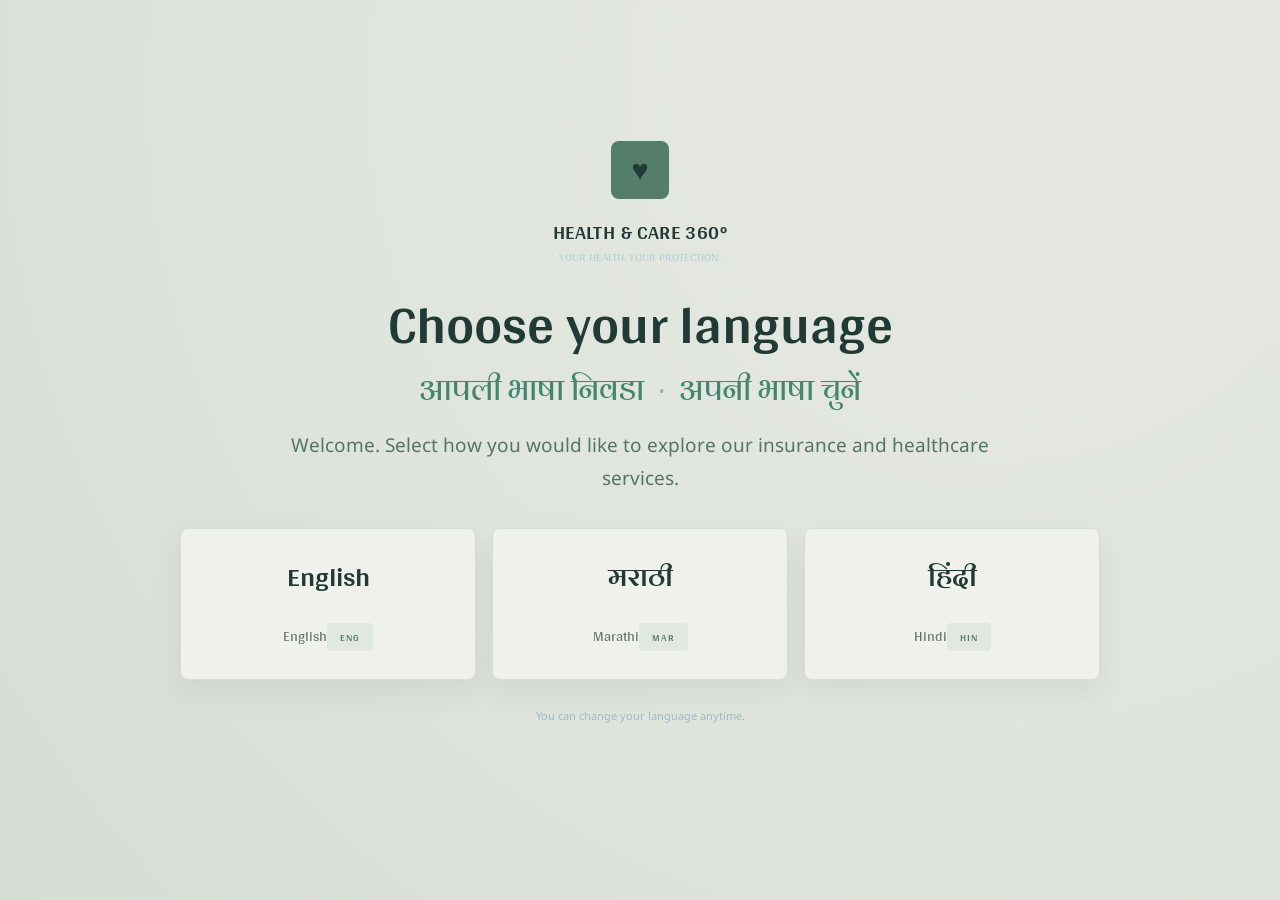
==== index.html @ 77cff53b "Added OHC page and Font fix for small screen" ====
<!DOCTYPE html>
<html lang="en">
<head>
<meta charset="UTF-8">
<meta name="viewport" content="width=device-width, initial-scale=1.0">
<link rel="preconnect" href="https://fonts.googleapis.com">
<link rel="preconnect" href="https://fonts.gstatic.com" crossorigin>
<link href="https://fonts.googleapis.com/css2?family=Arya:wght@400;700&family=Noto+Sans:wght@400;500;600;700&family=Noto+Sans+Devanagari:wght@400;500;600;700&display=swap" rel="stylesheet">
<meta name="theme-color" content="#102b46">
<title>Health & Care 360° | Your Health. Your Protection.</title>
<link rel="stylesheet" href="sample1.css">
<link rel="stylesheet" href="typography.css">
</head>
<body>

<div id="languageScreen">
  <div class="language-box">
    <div class="language-mark">♥</div>
    <div class="language-brand">HEALTH & CARE 360°</div>
    <div class="langwelcome">YOUR HEALTH. YOUR PROTECTION.</div>
    <h1>Choose your language</h1>
    <div class="language-native-line">आपली भाषा निवडा <span aria-hidden="true">·</span> अपनी भाषा चुनें</div>
    <p>Welcome. Select how you would like to explore our insurance and healthcare services.</p>
    <div class="language-options">
      <button class="language-card" onclick="enterSite('en')"><span class="native">English</span><span class="english">English</span><span class="short">ENG</span></button>
      <button class="language-card" onclick="enterSite('mr')"><span class="native">मराठी</span><span class="english">Marathi</span><span class="short">MAR</span></button>
      <button class="language-card" onclick="enterSite('hi')"><span class="native">हिंदी</span><span class="english">Hindi</span><span class="short">HIN</span></button>
    </div>
    <p style="font-size:11px;margin-top:27px;color:#9eb9c6">You can change your language anytime.</p>
  </div>
</div>
<div id="site">
  <div class="topbar"><div class="wrap"><span>Thoughtful guidance for your family's protection and wellbeing</span><span>Serving Nashik district · By appointment</span></div></div>
  <header><div class="wrap nav">
    <a class="brand" href="#home"><span class="logo">♥</span><span>HEALTH & CARE 360°<small>YOUR HEALTH. YOUR PROTECTION.</small></span></a>
    <nav class="navlinks"><a href="#services" data-i="navServices">Services</a><a href="#knowledge" data-i="navKnowledge">Knowledge Centre</a><a href="ohc.html">OHC &amp; Camps</a><a href="#about" data-i="navAbout">How it works</a><a href="#contact" data-i="navContact">Contact</a></nav>
    <div class="navright"><a class="sample-variant-link" href="./sample2.html">View Sample 2</a><select class="langselect" aria-label="Choose language" onchange="changeLanguage(this.value)"><option value="en" selected>English</option><option value="mr">मराठी</option><option value="hi">हिंदी</option></select><a class="btn primary" href="#contact" data-i="navTalk">Talk to an advisor</a><button class="mobilemenu" onclick="document.getElementById('services').scrollIntoView()">☰</button></div>
  </div></header>
  <main>
    <section class="hero" id="home"><div class="wrap hero-inner">
      <div><div class="eyebrow" data-i="eyebrow">YOUR HEALTH. YOUR PROTECTION.</div><h1 data-i="heroTitle">Good decisions begin with good guidance.</h1><p data-i="heroDesc">Understand your options. Make informed decisions. Get support with insurance and healthcare needs for your family or organisation.</p><div class="hero-actions"><a class="btn primary" href="#paths" data-i="heroPrimary">Explore our services <span>→</span></a><a class="btn outline" href="#contact" data-i="heroSecondary">Request a callback</a></div><div class="hero-note"><span><b class="check">✓</b><span data-i="note1">Personal and family guidance</span></span><span><b class="check">✓</b><span data-i="note2">Corporate healthcare solutions</span></span></div></div>
      <div class="visual"><img class="visual-photo" src="assets/family-hero.png" alt="An Indian family spending time together at home"><div class="float-card one"><b><span class="mini-icon">✚</span><span data-i="float1">Health protection</span></b><small data-i="float1sub">Understand your cover</small></div><div class="float-card two"><b><span class="mini-icon">⌂</span><span data-i="float2">Family security</span></b><small data-i="float2sub">Plan with confidence</small></div></div>
    </div></section>
    <div class="truststrip"><div class="wrap trustitems"><div class="trustitem"><strong>01</strong><span data-i="trust1">Understand your needs</span></div><div class="trustitem"><strong>02</strong><span data-i="trust2">Explore suitable options</span></div><div class="trustitem"><strong>03</strong><span data-i="trust3">Get clear explanations</span></div><div class="trustitem"><strong>04</strong><span data-i="trust4">Support beyond purchase</span></div></div></div>
    <section id="paths"><div class="wrap"><div class="section-head"><div class="kicker" data-i="pathKicker">HOW CAN WE HELP?</div><h2 data-i="pathTitle">Two clear paths. One place to start.</h2><p data-i="pathDesc">Whether you are protecting your family or looking after your workforce, find the right starting point.</p></div>
      <div class="paths">
        <article class="path-card"><div class="path-top family path-photo-card"><img src="assets/family-card.png" alt="Family spending time together"><div class="path-copy"><div class="path-symbol">👨‍👩‍👧</div><h3 data-i="familyTitle">Individual & Family</h3><p data-i="familyDesc">Protection and healthcare guidance for you and the people who matter most.</p></div></div><div class="path-bottom"><div class="service-pills"><span class="pill" data-i="pillHealth">Health insurance</span><span class="pill" data-i="pillLife">Life & term</span><span class="pill" data-i="pillMotor">Motor insurance</span></div><a class="textlink" href="#services" data-i="familyLink">Explore personal services →</a></div></article>
        <article class="path-card"><div class="path-top corporate path-photo-card"><img src="assets/corporate-card.png" alt="Modern corporate workplace"><div class="path-copy"><div class="path-symbol">🏢</div><h3 data-i="corpTitle">Corporate & Institutions</h3><p data-i="corpDesc">Employee healthcare, group protection and workplace wellness support for organisations.</p></div></div><div class="path-bottom"><div class="service-pills"><span class="pill" data-i="pillGroup">Group cover</span><span class="pill" data-i="pillOHC">OHC support</span><span class="pill" data-i="pillCamps">Health camps</span></div><a class="textlink" href="ohc.html" data-i="corpLink">Explore corporate solutions →</a></div></article>
      </div>
    </div></section>
    <section class="soft" id="services"><div class="wrap"><div class="section-head"><div class="kicker" data-i="serviceKicker">OUR SERVICES</div><h2 data-i="serviceTitle">Support across life's important needs.</h2><p data-i="serviceDesc">Start with a conversation. We help you understand the process and the questions worth asking.</p></div>
      <div class="grid3">
        <article class="service"><div class="service-icon">✚</div><h3 data-i="s1">Health Insurance</h3><p data-i="sd1">Explore individual, family and senior citizen health cover. Understand waiting periods, exclusions and key policy features.</p><a href="#contact" class="textlink" data-i="learn">Enquire →</a></article>
        <article class="service"><div class="service-icon">♡</div><h3 data-i="s2">Life & Term Insurance</h3><p data-i="sd2">Understand life protection, term cover, nominee details and how to think about your family's financial needs.</p><a href="#contact" class="textlink" data-i="learn2">Enquire →</a></article>
        <article class="service"><div class="service-icon">🚘</div><h3 data-i="s3">Motor Insurance</h3><p data-i="sd3">Get guidance on renewals, third-party and comprehensive cover, IDV, no-claim bonus and add-ons.</p><a href="#contact" class="textlink" data-i="learn3">Enquire →</a></article>
        <article class="service"><div class="service-icon">🏥</div><h3 data-i="s4">Corporate Healthcare</h3><p data-i="sd4">Discuss employee health initiatives, group protection and healthcare requirements for your organisation.</p><a href="#contact" class="textlink" data-i="learn4">Enquire →</a></article>
        <article class="service"><div class="service-icon">🩺</div><h3 data-i="s5">OHC & Health Camps</h3><p data-i="sd5">Explore workplace health support, employee check-ups and health camp coordination based on your requirements.</p><a href="ohc.html" class="textlink" data-i="ohcEnquire">Explore OHC &amp; camp support →</a></article>
        <article class="service"><div class="service-icon">♧</div><h3 data-i="s6">Policy & Renewal Support</h3><p data-i="sd6">Keep track of important policy dates and understand documentation and claim-process steps.</p><a href="#contact" class="textlink" data-i="learn6">Enquire →</a></article>
      </div>
    </div></section>
    <section class="ohc-section ohc-teaser" id="ohc"><div class="wrap">
      <div class="ohc-heading"><div><div class="kicker">NASHIK · WORKPLACE HEALTH</div><h2>OHC & Health Camps for workplaces in Nashik.</h2><p>Explore occupational health planning, employee check-ups and on-site health camp options for your organisation.</p><a class="btn primary" href="ohc.html">Explore OHC &amp; Health Camps →</a></div><span class="ohc-local">Focused on Nashik district</span></div>
    </div></section>
    <section id="knowledge"><div class="wrap knowledge-layout"><div class="knowledge-copy"><div class="kicker" data-i="knowKicker">KNOWLEDGE CENTRE</div><h2 data-i="knowTitle">Learn. Understand. Decide better.</h2><p data-i="knowDesc">Insurance can feel complicated. Our learning centre will explain common terms, policy features and important questions in straightforward language.</p><a href="#contact" class="btn darkbtn" data-i="askQuestion">Ask a question</a></div><div class="article-list">
      <div class="article"><div class="article-icon">✚</div><div><b data-i="a1">Health insurance: what should you compare?</b><small data-i="as1">Waiting periods · Co-payment · Room limits · Exclusions</small></div></div>
      <div class="article"><div class="article-icon">♡</div><div><b data-i="a2">How much term insurance may your family need?</b><small data-i="as2">Income · Liabilities · Family goals · Existing cover</small></div></div>
      <div class="article"><div class="article-icon">🚘</div><div><b data-i="a3">Motor insurance explained simply</b><small data-i="as3">IDV · No-claim bonus · Add-ons · Renewal checklist</small></div></div>
      <div class="article"><div class="article-icon">▤</div><div><b data-i="a4">A simple policy renewal checklist</b><small data-i="as4">Documents · Due dates · Details to verify</small></div></div>
    </div></div></section>
    <section class="soft" id="about"><div class="wrap"><div class="section-head"><div class="kicker" data-i="howKicker">A SIMPLE PROCESS</div><h2 data-i="howTitle">Clarity at every step.</h2><p data-i="howDesc">A straightforward way to begin—without complicated forms or pressure.</p></div><div class="steps">
      <article class="step"><div class="stepnum">STEP 01</div><h3 data-i="step1">Tell us what you need</h3><p data-i="stepd1">Share whether your enquiry is about personal insurance, renewals or corporate healthcare.</p></article>
      <article class="step"><div class="stepnum">STEP 02</div><h3 data-i="step2">Discuss available options</h3><p data-i="stepd2">Have a conversation and understand relevant features, requirements and next steps.</p></article>
      <article class="step"><div class="stepnum">STEP 03</div><h3 data-i="step3">Review before you decide</h3><p data-i="stepd3">Read the official quote and policy wording, ask questions and make an informed decision.</p></article>
    </div></div></section>
    <section id="contact"><div class="wrap"><div class="cta"><div><h2 data-i="ctaTitle">Have a question? Let's talk.</h2><p data-i="ctaDesc">Tell us what you are looking for. We will help you take the next step.</p></div><a class="btn primary" href="https://wa.me/919665926095?text=Hello%2C%20I%20would%20like%20to%20know%20more%20about%20your%20services." target="_blank" rel="noopener" data-i="ctaBtn">Start a WhatsApp enquiry ↗</a></div></div></section>
  </main>
  <footer><div class="wrap"><div class="footergrid"><div><div class="footerbrand">HEALTH & CARE 360°<small data-i="footerTag">Your Health. Your Protection. Our Commitment.</small></div><p style="font-size:12px;color:#b4c6d0;line-height:1.7;max-width:340px" data-i="footerDesc">Independent guidance for insurance and healthcare enquiries. Clear information, thoughtful conversations and support through the process.</p></div><div class="footercol"><b data-i="footerServices">Services</b><a href="#services" data-i="s1">Health Insurance</a><a href="#services" data-i="s2">Life & Term Insurance</a><a href="#services" data-i="s4">Corporate Healthcare</a><a href="ohc.html" data-i="s5">OHC & Health Camps</a></div><div class="footercol"><b data-i="footerExplore">Explore</b><a href="#knowledge" data-i="navKnowledge">Knowledge Centre</a><a href="ohc.html">OHC &amp; Camps</a><a href="#about" data-i="navAbout">How it works</a><a href="#contact" data-i="navContact">Contact</a><span>Nashik, Maharashtra</span></div></div><div class="disclaimer" data-i="disclaimer">This is a concept website. Insurance products, quotations, eligibility, coverage and claims are subject to insurer terms and applicable regulations. Any insurance solicitation or distribution will be undertaken only through appropriately authorised persons/entities. Healthcare services are subject to availability and qualified provider arrangements. This website does not provide medical advice.</div></div><a class="sample-variant-footer" href="./sample2.html">View Sample 2 →</a></footer>

  <div class="wa-widget" id="waWidget">
    <div class="wa-panel" id="waPanel" aria-hidden="true">
      <div class="wa-panel-head">
        <div class="wa-avatar" aria-hidden="true">♥</div>
        <div class="wa-head-copy">
          <strong>Health &amp; Care 360°</strong>
          <span data-wa="prompt">How can we help you today?</span>
        </div>
        <button class="wa-close" type="button" aria-label="Close WhatsApp menu" onclick="toggleWhatsAppMenu(false)">×</button>
      </div>
      <div class="wa-panel-body">
        <p class="wa-menu-title" data-wa="choose">Choose a service</p>
        <div class="wa-options" id="waOptions"></div>
        <p class="wa-panel-foot" data-wa="foot">WhatsApp will open with your message ready to send.</p>
      </div>
    </div>
    <button class="whatsapp" id="waToggle" type="button" aria-expanded="false" aria-controls="waPanel" onclick="toggleWhatsAppMenu()">
      <span class="wa-icon" aria-hidden="true">◉</span><span data-i="whatsapp">WhatsApp us</span><span class="wa-chevron" aria-hidden="true">⌃</span>
    </button>
  </div>
</div>
<script>
const translations={
en:{navServices:"Services",navKnowledge:"Knowledge Centre",navAbout:"How it works",navContact:"Contact",navTalk:"Talk to an advisor",eyebrow:"YOUR HEALTH. YOUR PROTECTION.",heroTitle:"Good decisions begin with good guidance.",heroDesc:"Understand your options. Make informed decisions. Get support with insurance and healthcare needs for your family or organisation.",heroPrimary:"Explore our services →",heroSecondary:"Request a callback",note1:"Personal and family guidance",note2:"Corporate healthcare solutions",float1:"Health protection",float1sub:"Understand your cover",float2:"Family security",float2sub:"Plan with confidence",trust1:"Understand your needs",trust2:"Explore suitable options",trust3:"Get clear explanations",trust4:"Support beyond purchase",pathKicker:"HOW CAN WE HELP?",pathTitle:"Two clear paths. One place to start.",pathDesc:"Whether you are protecting your family or looking after your workforce, find the right starting point.",familyTitle:"Individual & Family",familyDesc:"Protection and healthcare guidance for you and the people who matter most.",corpTitle:"Corporate & Institutions",corpDesc:"Employee healthcare, group protection and workplace wellness support for organisations.",pillHealth:"Health insurance",pillLife:"Life & term",pillMotor:"Motor insurance",pillGroup:"Group cover",pillOHC:"OHC support",pillCamps:"Health camps",familyLink:"Explore personal services →",corpLink:"Explore corporate solutions →",serviceKicker:"OUR SERVICES",serviceTitle:"Support across life's important needs.",serviceDesc:"Start with a conversation. We help you understand the process and the questions worth asking.",s1:"Health Insurance",sd1:"Explore individual, family and senior citizen health cover. Understand waiting periods, exclusions and key policy features.",s2:"Life & Term Insurance",sd2:"Understand life protection, term cover, nominee details and how to think about your family's financial needs.",s3:"Motor Insurance",sd3:"Get guidance on renewals, third-party and comprehensive cover, IDV, no-claim bonus and add-ons.",s4:"Corporate Healthcare",sd4:"Discuss employee health initiatives, group protection and healthcare requirements for your organisation.",s5:"OHC & Health Camps",sd5:"Explore workplace health support, employee check-ups and health camp coordination based on your requirements.",ohcKicker:"NASHIK · WORKPLACE HEALTH",ohcTitle:"A healthier workplace starts with a plan.",ohcIntro:"Practical occupational health support and on-site health camps for businesses, factories, offices and institutions across Nashik district.",ohcLocal:"Focused on Nashik district",ohcCard1:"Occupational Health Centre support",ohcDesc1:"Discuss the requirements for setting up or managing a workplace medical room or OHC, including staffing, basic infrastructure and referral coordination.",ohcCard2:"Employee health check-ups",ohcDesc2:"Plan pre-employment, periodic and annual health check-ups, with screening scope shaped around employee roles and workplace needs.",ohcCard3:"On-site health camps",ohcDesc3:"Coordinate workplace camps such as general health checks, blood pressure and diabetes screening, eye and dental checks, and women’s health awareness.",ohcSubTitle:"Support can be planned around your workplace.",ohcPoint1:"Workplace health needs and risk discussions",ohcPoint2:"Medical room and OHC staffing requirements",ohcPoint3:"Health awareness and employee wellness sessions",ohcPoint4:"Diagnostic and hospital partner coordination",ohcNote:"Every organisation is different. The proposed scope, qualified professionals, tests, reports, equipment and timelines will be confirmed after understanding your site and requirements. Services are subject to local provider availability and applicable rules.",ohcCtaTitle:"Planning an OHC or employee health camp in Nashik?",ohcCtaDesc:"Tell us about your workplace, approximate employee strength and the support you are exploring.",ohcCtaBtn:"Discuss your requirement →",ohcEnquire:"Explore OHC & camp support →",s6:"Policy & Renewal Support",sd6:"Keep track of important policy dates and understand documentation and claim-process steps.",learn:"Enquire →",learn2:"Enquire →",learn3:"Enquire →",learn4:"Enquire →",learn5:"Enquire →",learn6:"Enquire →",knowKicker:"KNOWLEDGE CENTRE",knowTitle:"Learn. Understand. Decide better.",knowDesc:"Insurance can feel complicated. Our learning centre will explain common terms, policy features and important questions in straightforward language.",askQuestion:"Ask a question",a1:"Health insurance: what should you compare?",as1:"Waiting periods · Co-payment · Room limits · Exclusions",a2:"How much term insurance may your family need?",as2:"Income · Liabilities · Family goals · Existing cover",a3:"Motor insurance explained simply",as3:"IDV · No-claim bonus · Add-ons · Renewal checklist",a4:"A simple policy renewal checklist",as4:"Documents · Due dates · Details to verify",howKicker:"A SIMPLE PROCESS",howTitle:"Clarity at every step.",howDesc:"A straightforward way to begin—without complicated forms or pressure.",step1:"Tell us what you need",stepd1:"Share whether your enquiry is about personal insurance, renewals or corporate healthcare.",step2:"Discuss available options",stepd2:"Have a conversation and understand relevant features, requirements and next steps.",step3:"Review before you decide",stepd3:"Read the official quote and policy wording, ask questions and make an informed decision.",ctaTitle:"Have a question? Let's talk.",ctaDesc:"Tell us what you are looking for. We will help you take the next step.",ctaBtn:"Start a WhatsApp enquiry ↗",footerTag:"Your Health. Your Protection. Our Commitment.",footerDesc:"Independent guidance for insurance and healthcare enquiries. Clear information, thoughtful conversations and support through the process.",footerServices:"Services",footerExplore:"Explore",disclaimer:"This is a concept website. Insurance products, quotations, eligibility, coverage and claims are subject to insurer terms and applicable regulations. Any insurance solicitation or distribution will be undertaken only through appropriately authorised persons/entities. Healthcare services are subject to availability and qualified provider arrangements. This website does not provide medical advice.",whatsapp:"WhatsApp us"},
mr:{navServices:"सेवा",navKnowledge:"माहिती केंद्र",navAbout:"कार्यपद्धती",navContact:"संपर्क",navTalk:"सल्लागाराशी बोला",eyebrow:"तुमचे आरोग्य. तुमचे संरक्षण.",heroTitle:"चांगले निर्णय योग्य मार्गदर्शनातून सुरू होतात.",heroDesc:"तुमचे पर्याय समजून घ्या आणि विचारपूर्वक निर्णय घ्या. तुमच्या कुटुंबासाठी किंवा संस्थेसाठी विमा व आरोग्यविषयक मार्गदर्शन मिळवा.",heroPrimary:"आमच्या सेवा पाहा →",heroSecondary:"कॉलसाठी विनंती करा",note1:"वैयक्तिक आणि कौटुंबिक मार्गदर्शन",note2:"कॉर्पोरेट आरोग्य सुविधा",float1:"आरोग्य संरक्षण",float1sub:"तुमचे कव्हर समजून घ्या",float2:"कुटुंबाची सुरक्षितता",float2sub:"आत्मविश्वासाने नियोजन करा",trust1:"तुमच्या गरजा समजून घ्या",trust2:"योग्य पर्याय जाणून घ्या",trust3:"स्पष्ट माहिती मिळवा",trust4:"पॉलिसीनंतरही मदत",pathKicker:"आम्ही कशी मदत करू?",pathTitle:"दोन सोपे पर्याय. सुरुवात एकाच ठिकाणाहून.",pathDesc:"तुमच्या कुटुंबाचे संरक्षण असो किंवा कर्मचाऱ्यांची काळजी—योग्य पर्याय निवडा.",familyTitle:"वैयक्तिक आणि कुटुंब",familyDesc:"तुमच्यासाठी आणि तुमच्या प्रियजनांसाठी विमा व आरोग्य मार्गदर्शन.",corpTitle:"कॉर्पोरेट आणि संस्था",corpDesc:"कर्मचारी आरोग्य, समूह संरक्षण आणि कार्यस्थळ वेलनेस सुविधा.",pillHealth:"आरोग्य विमा",pillLife:"जीवन व टर्म",pillMotor:"मोटर विमा",pillGroup:"समूह विमा",pillOHC:"OHC सुविधा",pillCamps:"आरोग्य शिबिरे",familyLink:"वैयक्तिक सेवा पाहा →",corpLink:"कॉर्पोरेट सेवा पाहा →",serviceKicker:"आमच्या सेवा",serviceTitle:"जीवनातील महत्त्वाच्या गरजांसाठी मदत.",serviceDesc:"संवादातून सुरुवात करा. प्रक्रिया आणि महत्त्वाचे प्रश्न समजून घेण्यासाठी आम्ही मदत करू.",s1:"आरोग्य विमा",sd1:"वैयक्तिक, कौटुंबिक आणि ज्येष्ठ नागरिकांसाठी आरोग्य विम्याचे पर्याय समजून घ्या. प्रतीक्षा कालावधी, अपवाद आणि महत्त्वाच्या अटी जाणून घ्या.",s2:"जीवन आणि टर्म विमा",sd2:"जीवन संरक्षण, टर्म कव्हर, नॉमिनीची माहिती आणि कुटुंबाच्या आर्थिक गरजांचा विचार कसा करावा हे समजून घ्या.",s3:"मोटर विमा",sd3:"नूतनीकरण, थर्ड पार्टी व सर्वसमावेशक विमा, IDV, नो-क्लेम बोनस आणि अतिरिक्त सुविधांबद्दल मार्गदर्शन.",s4:"कॉर्पोरेट आरोग्य सेवा",sd4:"कर्मचारी आरोग्य उपक्रम, समूह संरक्षण आणि संस्थेच्या आरोग्यविषयक गरजांवर चर्चा करा.",s5:"OHC आणि आरोग्य शिबिरे",sd5:"कार्यस्थळ आरोग्य सुविधा, कर्मचारी तपासणी आणि आरोग्य शिबिरांच्या नियोजनाबद्दल जाणून घ्या.",ohcKicker:"नाशिक · कार्यस्थळ आरोग्य",ohcTitle:"निरोगी कार्यस्थळाची सुरुवात योग्य नियोजनातून.",ohcIntro:"नाशिक जिल्ह्यातील उद्योग, कारखाने, कार्यालये आणि संस्थांसाठी कार्यस्थळ आरोग्य सुविधा व आरोग्य शिबिरांचे नियोजन.",ohcLocal:"नाशिक जिल्ह्यावर लक्ष केंद्रित",ohcCard1:"व्यावसायिक आरोग्य केंद्र (OHC) सहाय्य",ohcDesc1:"कार्यस्थळावरील वैद्यकीय कक्ष किंवा OHC उभारणी अथवा व्यवस्थापनासाठी कर्मचारी, मूलभूत सुविधा आणि रुग्णालय समन्वय याबाबत चर्चा करा.",ohcCard2:"कर्मचारी आरोग्य तपासणी",ohcDesc2:"नोकरीपूर्व, नियमित आणि वार्षिक आरोग्य तपासण्यांचे नियोजन करा. तपासण्यांचा प्रकार कर्मचाऱ्यांच्या कामाच्या स्वरूपानुसार ठरवता येईल.",ohcCard3:"कार्यस्थळावरील आरोग्य शिबिरे",ohcDesc3:"सामान्य आरोग्य तपासणी, रक्तदाब व मधुमेह तपासणी, नेत्र व दंत तपासणी आणि महिला आरोग्य जागरूकता शिबिरांचे समन्वय करा.",ohcSubTitle:"तुमच्या कार्यस्थळाच्या गरजेनुसार नियोजन.",ohcPoint1:"कार्यस्थळाच्या आरोग्यविषयक गरजा व जोखीम याबाबत चर्चा",ohcPoint2:"वैद्यकीय कक्ष आणि OHC कर्मचारी आवश्यकता",ohcPoint3:"आरोग्य जागरूकता व कर्मचारी वेलनेस सत्रे",ohcPoint4:"निदान केंद्रे व रुग्णालयांशी समन्वय",ohcNote:"प्रत्येक संस्थेच्या गरजा वेगळ्या असतात. जागेची पाहणी व आवश्यकता समजल्यानंतर सेवा, पात्र वैद्यकीय कर्मचारी, तपासण्या, अहवाल, उपकरणे आणि वेळापत्रक निश्चित केले जातील. सेवा स्थानिक उपलब्धता आणि लागू नियमांनुसार असतील.",ohcCtaTitle:"नाशिकमध्ये OHC किंवा कर्मचारी आरोग्य शिबिराचे नियोजन आहे?",ohcCtaDesc:"तुमच्या कार्यस्थळाबद्दल, अंदाजे कर्मचारी संख्येबद्दल आणि अपेक्षित मदतीबद्दल सांगा.",ohcCtaBtn:"तुमच्या गरजेबद्दल चर्चा करा →",ohcEnquire:"OHC व आरोग्य शिबिर सहाय्य पाहा →",s6:"पॉलिसी आणि नूतनीकरण मदत",sd6:"महत्त्वाच्या पॉलिसी तारखा लक्षात ठेवा आणि कागदपत्रे व क्लेम प्रक्रियेतील टप्पे समजून घ्या.",learn:"चौकशी करा →",learn2:"चौकशी करा →",learn3:"चौकशी करा →",learn4:"चौकशी करा →",learn5:"चौकशी करा →",learn6:"चौकशी करा →",knowKicker:"माहिती केंद्र",knowTitle:"शिका. समजून घ्या. योग्य निर्णय घ्या.",knowDesc:"विम्याची भाषा गुंतागुंतीची वाटू शकते. सामान्य संज्ञा, पॉलिसीच्या अटी आणि महत्त्वाचे प्रश्न सोप्या भाषेत समजावून सांगणारे माहिती केंद्र.",askQuestion:"प्रश्न विचारा",a1:"आरोग्य विम्याची तुलना करताना काय पाहावे?",as1:"प्रतीक्षा कालावधी · सहभरणा · रूम मर्यादा · अपवाद",a2:"कुटुंबासाठी किती टर्म विमा आवश्यक असू शकतो?",as2:"उत्पन्न · कर्जे · कौटुंबिक उद्दिष्टे · विद्यमान कव्हर",a3:"मोटर विमा सोप्या भाषेत",as3:"IDV · नो-क्लेम बोनस · अतिरिक्त सुविधा · नूतनीकरण",a4:"पॉलिसी नूतनीकरणासाठी सोपी यादी",as4:"कागदपत्रे · देय तारखा · तपासायची माहिती",howKicker:"सोपी प्रक्रिया",howTitle:"प्रत्येक टप्प्यावर स्पष्टता.",howDesc:"कठीण फॉर्म किंवा दबाव न ठेवता सुरुवात करण्याचा सोपा मार्ग.",step1:"तुमची गरज सांगा",stepd1:"वैयक्तिक विमा, नूतनीकरण किंवा कॉर्पोरेट आरोग्य यापैकी कोणती मदत हवी ते सांगा.",step2:"उपलब्ध पर्यायांवर चर्चा",stepd2:"योग्य वैशिष्ट्ये, आवश्यकता आणि पुढील टप्पे समजून घ्या.",step3:"निर्णयापूर्वी तपासणी करा",stepd3:"अधिकृत कोट आणि पॉलिसीच्या अटी वाचा, प्रश्न विचारा आणि विचारपूर्वक निर्णय घ्या.",ctaTitle:"काही प्रश्न आहेत? चला बोलूया.",ctaDesc:"तुमची गरज सांगा. पुढील टप्प्यासाठी आम्ही मदत करू.",ctaBtn:"WhatsApp वर चौकशी करा ↗",footerTag:"तुमचे आरोग्य. तुमचे संरक्षण. आमची बांधिलकी.",footerDesc:"विमा आणि आरोग्यविषयक चौकशीसाठी स्वतंत्र मार्गदर्शन. स्पष्ट माहिती, विचारपूर्वक संवाद आणि प्रक्रियेत मदत.",footerServices:"सेवा",footerExplore:"अधिक माहिती",disclaimer:"ही वेबसाइट संकल्पना आहे. विमा उत्पादने, कोटेशन, पात्रता, कव्हरेज आणि क्लेम हे विमा कंपनीच्या अटी व लागू नियमांनुसार असतात. विमा विक्री किंवा वितरण केवळ योग्य अधिकृत व्यक्ती/संस्थेमार्फत केले जाईल. आरोग्य सेवा उपलब्धता आणि पात्र सेवा पुरवठादारांवर अवलंबून आहेत. ही वेबसाइट वैद्यकीय सल्ला देत नाही.",whatsapp:"WhatsApp वर संपर्क करा"},
hi:{navServices:"सेवाएँ",navKnowledge:"ज्ञान केंद्र",navAbout:"कार्यप्रणाली",navContact:"संपर्क",navTalk:"सलाहकार से बात करें",eyebrow:"आपका स्वास्थ्य। आपकी सुरक्षा।",heroTitle:"अच्छे फैसले सही मार्गदर्शन से शुरू होते हैं।",heroDesc:"अपने विकल्प समझें और सोच-समझकर निर्णय लें। अपने परिवार या संस्था की बीमा और स्वास्थ्य संबंधी जरूरतों के लिए सहायता पाएँ।",heroPrimary:"हमारी सेवाएँ देखें →",heroSecondary:"कॉल का अनुरोध करें",note1:"व्यक्तिगत और पारिवारिक मार्गदर्शन",note2:"कॉर्पोरेट स्वास्थ्य समाधान",float1:"स्वास्थ्य सुरक्षा",float1sub:"अपना कवरेज समझें",float2:"परिवार की सुरक्षा",float2sub:"आत्मविश्वास से योजना बनाएँ",trust1:"अपनी जरूरत समझें",trust2:"उपयुक्त विकल्प जानें",trust3:"स्पष्ट जानकारी पाएँ",trust4:"पॉलिसी के बाद भी सहायता",pathKicker:"हम कैसे मदद कर सकते हैं?",pathTitle:"दो स्पष्ट विकल्प। शुरुआत एक ही जगह से।",pathDesc:"अपने परिवार की सुरक्षा हो या कर्मचारियों की देखभाल—सही शुरुआत चुनें।",familyTitle:"व्यक्ति एवं परिवार",familyDesc:"आपके और आपके प्रियजनों के लिए बीमा और स्वास्थ्य मार्गदर्शन।",corpTitle:"कॉर्पोरेट एवं संस्थान",corpDesc:"कर्मचारी स्वास्थ्य, समूह सुरक्षा और कार्यस्थल वेलनेस सहायता।",pillHealth:"स्वास्थ्य बीमा",pillLife:"जीवन एवं टर्म",pillMotor:"मोटर बीमा",pillGroup:"समूह कवर",pillOHC:"OHC सहायता",pillCamps:"स्वास्थ्य शिविर",familyLink:"व्यक्तिगत सेवाएँ देखें →",corpLink:"कॉर्पोरेट समाधान देखें →",serviceKicker:"हमारी सेवाएँ",serviceTitle:"जीवन की महत्वपूर्ण जरूरतों के लिए सहायता।",serviceDesc:"बातचीत से शुरुआत करें। प्रक्रिया और सही सवाल समझने में हम आपकी मदद करेंगे।",s1:"स्वास्थ्य बीमा",sd1:"व्यक्तिगत, परिवार और वरिष्ठ नागरिकों के स्वास्थ्य कवर के विकल्प समझें। प्रतीक्षा अवधि, अपवाद और जरूरी पॉलिसी विशेषताएँ जानें।",s2:"जीवन एवं टर्म बीमा",sd2:"जीवन सुरक्षा, टर्म कवर, नॉमिनी विवरण और परिवार की आर्थिक जरूरतों पर विचार करना समझें।",s3:"मोटर बीमा",sd3:"नवीनीकरण, थर्ड पार्टी और व्यापक कवर, IDV, नो-क्लेम बोनस और ऐड-ऑन पर मार्गदर्शन पाएँ।",s4:"कॉर्पोरेट स्वास्थ्य सेवाएँ",sd4:"कर्मचारी स्वास्थ्य पहल, समूह सुरक्षा और संस्था की स्वास्थ्य जरूरतों पर चर्चा करें।",s5:"OHC एवं स्वास्थ्य शिविर",sd5:"कार्यस्थल स्वास्थ्य सहायता, कर्मचारी जांच और स्वास्थ्य शिविर आयोजन के विकल्प जानें।",ohcKicker:"नाशिक · कार्यस्थल स्वास्थ्य",ohcTitle:"स्वस्थ कार्यस्थल की शुरुआत सही योजना से होती है।",ohcIntro:"नाशिक जिले के उद्योगों, कारखानों, कार्यालयों और संस्थानों के लिए कार्यस्थल स्वास्थ्य सहायता और स्वास्थ्य शिविरों की योजना।",ohcLocal:"नाशिक जिले पर केंद्रित",ohcCard1:"ऑक्यूपेशनल हेल्थ सेंटर (OHC) सहायता",ohcDesc1:"कार्यस्थल पर मेडिकल रूम या OHC की स्थापना अथवा प्रबंधन के लिए स्टाफ, बुनियादी सुविधाओं और अस्पताल समन्वय की जरूरतों पर चर्चा करें।",ohcCard2:"कर्मचारी स्वास्थ्य जांच",ohcDesc2:"नौकरी से पहले, नियमित और वार्षिक स्वास्थ्य जांच की योजना बनाएँ। जांच का दायरा कर्मचारियों की भूमिका और कार्यस्थल की जरूरतों के अनुसार तय किया जा सकता है।",ohcCard3:"कार्यस्थल पर स्वास्थ्य शिविर",ohcDesc3:"सामान्य स्वास्थ्य जांच, रक्तचाप और मधुमेह स्क्रीनिंग, आंखों और दांतों की जांच तथा महिला स्वास्थ्य जागरूकता शिविरों का समन्वय करें।",ohcSubTitle:"आपके कार्यस्थल की जरूरतों के अनुसार योजना।",ohcPoint1:"कार्यस्थल की स्वास्थ्य जरूरतों और जोखिमों पर चर्चा",ohcPoint2:"मेडिकल रूम और OHC स्टाफ की आवश्यकताएँ",ohcPoint3:"स्वास्थ्य जागरूकता और कर्मचारी वेलनेस सत्र",ohcPoint4:"डायग्नोस्टिक और अस्पताल भागीदारों के साथ समन्वय",ohcNote:"हर संस्था की जरूरत अलग होती है। साइट और आवश्यकताओं को समझने के बाद सेवाओं का दायरा, योग्य मेडिकल स्टाफ, जांच, रिपोर्ट, उपकरण और समय-सीमा तय की जाएगी। सेवाएँ स्थानीय उपलब्धता और लागू नियमों के अधीन होंगी।",ohcCtaTitle:"नाशिक में OHC या कर्मचारी स्वास्थ्य शिविर की योजना है?",ohcCtaDesc:"अपने कार्यस्थल, कर्मचारियों की अनुमानित संख्या और अपेक्षित सहायता के बारे में बताएँ।",ohcCtaBtn:"अपनी जरूरत पर चर्चा करें →",ohcEnquire:"OHC और स्वास्थ्य शिविर सहायता देखें →",s6:"पॉलिसी एवं नवीनीकरण सहायता",sd6:"महत्वपूर्ण पॉलिसी तारीखें याद रखें और दस्तावेज़ तथा क्लेम प्रक्रिया के चरण समझें।",learn:"पूछताछ करें →",learn2:"पूछताछ करें →",learn3:"पूछताछ करें →",learn4:"पूछताछ करें →",learn5:"पूछताछ करें →",learn6:"पूछताछ करें →",knowKicker:"ज्ञान केंद्र",knowTitle:"सीखें। समझें। बेहतर निर्णय लें।",knowDesc:"बीमा जटिल लग सकता है। हमारा ज्ञान केंद्र सामान्य शब्दों, पॉलिसी विशेषताओं और जरूरी सवालों को सरल भाषा में समझाएगा।",askQuestion:"सवाल पूछें",a1:"स्वास्थ्य बीमा की तुलना करते समय क्या देखें?",as1:"प्रतीक्षा अवधि · सह-भुगतान · रूम सीमा · अपवाद",a2:"परिवार को कितने टर्म बीमा की जरूरत हो सकती है?",as2:"आय · देनदारियाँ · पारिवारिक लक्ष्य · मौजूदा कवर",a3:"मोटर बीमा आसान भाषा में",as3:"IDV · नो-क्लेम बोनस · ऐड-ऑन · नवीनीकरण सूची",a4:"पॉलिसी नवीनीकरण की सरल चेकलिस्ट",as4:"दस्तावेज़ · देय तारीखें · जाँचने योग्य विवरण",howKicker:"सरल प्रक्रिया",howTitle:"हर कदम पर स्पष्टता।",howDesc:"जटिल फॉर्म या दबाव के बिना शुरुआत करने का आसान तरीका।",step1:"अपनी जरूरत बताएँ",stepd1:"बताएँ कि आपको व्यक्तिगत बीमा, नवीनीकरण या कॉर्पोरेट स्वास्थ्य में किस तरह की मदद चाहिए।",step2:"उपलब्ध विकल्पों पर चर्चा करें",stepd2:"संबंधित विशेषताएँ, आवश्यकताएँ और अगले कदम समझें।",step3:"निर्णय से पहले समीक्षा करें",stepd3:"आधिकारिक कोट और पॉलिसी शर्तें पढ़ें, सवाल पूछें और सोच-समझकर निर्णय लें।",ctaTitle:"कोई सवाल है? बात करते हैं।",ctaDesc:"बताएँ कि आप क्या खोज रहे हैं। अगले कदम में हम आपकी मदद करेंगे।",ctaBtn:"WhatsApp पर पूछताछ करें ↗",footerTag:"आपका स्वास्थ्य। आपकी सुरक्षा। हमारी प्रतिबद्धता।",footerDesc:"बीमा और स्वास्थ्य संबंधी पूछताछ के लिए स्वतंत्र मार्गदर्शन। स्पष्ट जानकारी, सार्थक बातचीत और प्रक्रिया में सहायता।",footerServices:"सेवाएँ",footerExplore:"जानकारी",disclaimer:"यह एक वेबसाइट अवधारणा है। बीमा उत्पाद, कोटेशन, पात्रता, कवरेज और क्लेम बीमाकर्ता की शर्तों और लागू नियमों के अधीन हैं। बीमा की बिक्री या वितरण केवल उचित रूप से अधिकृत व्यक्ति/संस्था द्वारा किया जाएगा। स्वास्थ्य सेवाएँ उपलब्धता और योग्य सेवा प्रदाताओं पर निर्भर हैं। यह वेबसाइट चिकित्सा सलाह नहीं देती।",whatsapp:"WhatsApp पर संपर्क करें"}
};
let currentLang='en';
// Start the hero animation after the language chooser is dismissed.
function enterSite(lang){
  currentLang=lang;
  try{localStorage.setItem('hc360-language',lang)}catch(e){}
  document.getElementById('languageScreen').style.display='none';
  document.getElementById('site').style.display='block';
  document.querySelector('.langselect').value=lang;
  applyLang(lang);
  document.body.classList.remove('site-entered');
  void document.body.offsetWidth;
  document.body.classList.add('site-entered');
  setupScrollReveals();
  window.scrollTo(0,0);
}
function changeLanguage(lang){currentLang=lang;try{localStorage.setItem('hc360-language',lang)}catch(e){}applyLang(lang)}
function applyLang(lang){const t=translations[lang]||translations.en;document.documentElement.lang=lang;document.querySelectorAll('[data-i]').forEach(el=>{const key=el.getAttribute('data-i');if(t[key])el.textContent=t[key]});if(typeof renderWhatsAppMenu==='function')renderWhatsAppMenu();}

// Observe sections after the homepage is made visible, so reveals work after language selection.
function setupScrollReveals(){
  if (!('IntersectionObserver' in window) || window.matchMedia('(prefers-reduced-motion: reduce)').matches) return;
  document.documentElement.classList.add('reveal-ready');
  const revealTargets=document.querySelectorAll('main > section, .path-card, .service, .article, .step, .cta');
  revealTargets.forEach((el,i)=>{el.classList.add('reveal');el.style.transitionDelay=(i%4)*85+'ms';});
  const observer=new IntersectionObserver((entries,obs)=>{
    entries.forEach(entry=>{if(entry.isIntersecting){entry.target.classList.add('is-visible');obs.unobserve(entry.target);}});
  },{threshold:0.10,rootMargin:'0px 0px -30px 0px'});
  revealTargets.forEach(el=>observer.observe(el));
}


const waCatalog = {
  en: {
    prompt:"How can we help you today?", choose:"Choose a service",
    foot:"WhatsApp will open with your message ready to send.",
    items:[
      ["health","♥","Health insurance","Hello, I would like to know more about health insurance."],
      ["life","▣","Term / life insurance","Hello, I would like information about term and life insurance."],
      ["motor","◇","Motor insurance","Hello, I would like information about motor insurance."],
      ["corporate","▥","Corporate healthcare","Hello, I would like to discuss corporate healthcare services."],
      ["ohc","＋","OHC & health camps","Hello, I would like to discuss OHC services or an employee health camp in Nashik."],
      ["renewal","↻","Policy renewal","Hello, I need assistance with my policy renewal."],
      ["other","✉","Other enquiry","Hello, I have an enquiry about your services."]
    ]
  },
  mr: {
    prompt:"आम्ही आपली कशी मदत करू शकतो?", choose:"सेवा निवडा",
    foot:"तुमचा संदेश तयार असेल. पाठवण्यासाठी WhatsApp उघडेल.",
    items:[
      ["health","♥","आरोग्य विमा","नमस्कार, मला आरोग्य विम्याबद्दल अधिक माहिती हवी आहे."],
      ["life","▣","टर्म / जीवन विमा","नमस्कार, मला टर्म आणि जीवन विम्याबद्दल माहिती हवी आहे."],
      ["motor","◇","मोटार विमा","नमस्कार, मला मोटार विम्याबद्दल माहिती हवी आहे."],
      ["corporate","▥","कॉर्पोरेट आरोग्य सेवा","नमस्कार, मला कॉर्पोरेट आरोग्य सेवांबद्दल चर्चा करायची आहे."],
      ["ohc","＋","OHC आणि आरोग्य शिबिरे","नमस्कार, मला नाशिकमधील OHC सेवा किंवा कर्मचारी आरोग्य शिबिराबद्दल चर्चा करायची आहे."],
      ["renewal","↻","पॉलिसी नूतनीकरण","नमस्कार, मला माझ्या पॉलिसीच्या नूतनीकरणासाठी मदत हवी आहे."],
      ["other","✉","इतर चौकशी","नमस्कार, मला आपल्या सेवांबद्दल चौकशी करायची आहे."]
    ]
  },
  hi: {
    prompt:"हम आपकी कैसे मदद कर सकते हैं?", choose:"एक सेवा चुनें",
    foot:"आपका संदेश तैयार रहेगा। भेजने के लिए WhatsApp खुलेगा।",
    items:[
      ["health","♥","स्वास्थ्य बीमा","नमस्कार, मुझे स्वास्थ्य बीमा के बारे में अधिक जानकारी चाहिए।"],
      ["life","▣","टर्म / जीवन बीमा","नमस्कार, मुझे टर्म और जीवन बीमा के बारे में जानकारी चाहिए।"],
      ["motor","◇","मोटर बीमा","नमस्कार, मुझे मोटर बीमा के बारे में जानकारी चाहिए।"],
      ["corporate","▥","कॉर्पोरेट स्वास्थ्य सेवाएँ","नमस्कार, मैं कॉर्पोरेट स्वास्थ्य सेवाओं पर चर्चा करना चाहता/चाहती हूँ।"],
      ["renewal","↻","पॉलिसी नवीनीकरण","नमस्कार, मुझे अपनी पॉलिसी के नवीनीकरण में सहायता चाहिए।"],
      ["other","✉","अन्य पूछताछ","नमस्कार, मुझे आपकी सेवाओं के बारे में पूछताछ करनी है।"]
    ]
  }
};
function renderWhatsAppMenu(){
  const lang = (typeof currentLang !== "undefined" && waCatalog[currentLang]) ? currentLang : "en";
  const data = waCatalog[lang];
  document.querySelectorAll("[data-wa]").forEach(el => {
    const key = el.getAttribute("data-wa");
    if (data[key]) el.textContent = data[key];
  });
  const options = document.getElementById("waOptions");
  if (!options) return;
  options.innerHTML = data.items.map(item =>
    `<button class="wa-option" type="button" onclick="sendWhatsAppEnquiry('${item[0]}')"><span class="wa-option-icon" aria-hidden="true">${item[1]}</span><span>${item[2]}</span></button>`
  ).join("");
}
function toggleWhatsAppMenu(force){
  const widget = document.getElementById("waWidget");
  const panel = document.getElementById("waPanel");
  const toggle = document.getElementById("waToggle");
  if (!widget || !panel || !toggle) return;
  const open = (typeof force === "boolean") ? force : !widget.classList.contains("is-open");
  widget.classList.toggle("is-open", open);
  panel.setAttribute("aria-hidden", String(!open));
  toggle.setAttribute("aria-expanded", String(open));
  if (open) renderWhatsAppMenu();
}
function sendWhatsAppEnquiry(key){
  const lang = (typeof currentLang !== "undefined" && waCatalog[currentLang]) ? currentLang : "en";
  const item = waCatalog[lang].items.find(x => x[0] === key);
  if (!item) return;
  const url = "https://wa.me/919665926095?text=" + encodeURIComponent(item[3]);
  window.open(url, "_blank", "noopener,noreferrer");
  toggleWhatsAppMenu(false);
}
document.addEventListener("keydown", function(e){ if(e.key === "Escape") toggleWhatsAppMenu(false); });
document.addEventListener("click", function(e){
  const widget = document.getElementById("waWidget");
  if(widget && !widget.contains(e.target)) toggleWhatsAppMenu(false);
});

</script>
</body>
</html>
---- sample1.css ----
:root{--navy:#102b46;--navy2:#173d5b;--teal:#0c8d91;--mint:#e8f5f2;--ink:#203244;--muted:#647586;--paper:#f5f8fa;--line:#e2e9ee;--white:#fff;--gold:#e6b85c;--shadow:0 16px 45px rgba(16,43,70,.10)}
*{box-sizing:border-box}html{scroll-behavior:smooth}body{margin:0;font-family:Inter,ui-sans-serif,system-ui,-apple-system,"Segoe UI",Arial,sans-serif;color:var(--ink);background:#fff}button,a{font:inherit}a{color:inherit;text-decoration:none}.hidden{display:none!important}
.wrap{width:min(1160px,calc(100% - 40px));margin:auto}
.topbar{background:var(--navy);color:#dce9ef;font-size:12px;padding:9px 0}.topbar .wrap{display:flex;justify-content:space-between;gap:14px;flex-wrap:wrap}
header{background:#fff;position:sticky;top:0;z-index:20;border-bottom:1px solid var(--line)}.nav{height:76px;display:flex;align-items:center;justify-content:space-between;gap:20px}
.brand{display:flex;align-items:center;gap:11px;font-weight:850;letter-spacing:.2px;color:var(--navy);font-size:18px}.logo{width:42px;height:42px;border-radius:13px;background:var(--navy);display:grid;place-items:center;color:#fff;font-size:23px}.brand span small{display:block;color:var(--muted);font-size:10px;font-weight:600;letter-spacing:1.1px;margin-top:2px}
.navlinks{display:flex;align-items:center;gap:25px;font-size:13px;font-weight:650;color:#415568}.navlinks a:hover{color:var(--teal)}.navright{display:flex;align-items:center;gap:10px}
.langselect{border:1px solid var(--line);border-radius:10px;padding:9px 10px;background:#fff;color:var(--navy);font-weight:700;font-size:12px}
.btn{border:0;border-radius:11px;padding:12px 18px;font-weight:750;cursor:pointer;display:inline-flex;align-items:center;justify-content:center;gap:8px;transition:.2s}.btn:hover{transform:translateY(-1px)}.primary{background:var(--teal);color:#fff;box-shadow:0 8px 18px rgba(12,141,145,.2)}.darkbtn{background:var(--navy);color:#fff}.outline{border:1px solid #cbd8df;color:var(--navy);background:#fff}
.mobilemenu{display:none;background:none;border:0;font-size:25px;color:var(--navy)}
.hero{background:linear-gradient(115deg,#102b46 0%,#173d5b 62%,#0c777d 100%);color:#fff;overflow:hidden;position:relative}
.hero:after{content:"";position:absolute;width:510px;height:510px;border:1px solid rgba(255,255,255,.12);border-radius:50%;right:-100px;top:-190px;box-shadow:0 0 0 55px rgba(255,255,255,.035),0 0 0 110px rgba(255,255,255,.025)}
.hero-inner{padding:76px 0 72px;display:grid;grid-template-columns:1.1fr .9fr;align-items:center;gap:54px;position:relative;z-index:1}
.eyebrow{font-size:11px;letter-spacing:2px;text-transform:uppercase;color:#9ce0d9;font-weight:800;display:flex;align-items:center;gap:9px}.eyebrow:before{content:"";width:26px;height:2px;background:var(--gold)}
h1{font-size:clamp(38px,5vw,62px);line-height:1.07;letter-spacing:-1.8px;margin:20px 0 18px;max-width:690px}.hero p{color:#d5e4eb;line-height:1.7;font-size:17px;max-width:570px;margin:0 0 27px}.hero-actions{display:flex;gap:12px;flex-wrap:wrap}.hero .outline{background:transparent;border-color:#8aa7b6;color:#fff}
.hero-note{display:flex;align-items:center;gap:20px;margin-top:30px;color:#c2d5df;font-size:12px}.hero-note span{display:flex;align-items:center;gap:7px}.check{color:#9ce0d9;font-weight:900}
.visual{min-height:365px;position:relative;display:grid;place-items:center}.orbit{width:320px;height:320px;border-radius:50%;border:1px solid rgba(255,255,255,.22);display:grid;place-items:center;position:relative}.orbit:before,.orbit:after{content:"";position:absolute;border:1px solid rgba(255,255,255,.13);border-radius:50%}.orbit:before{inset:28px}.orbit:after{inset:62px}
.center-heart{width:150px;height:150px;border-radius:42px;background:rgba(255,255,255,.12);backdrop-filter:blur(10px);border:1px solid rgba(255,255,255,.25);display:grid;place-items:center;font-size:67px;box-shadow:0 20px 55px rgba(0,0,0,.16)}
.float-card{position:absolute;background:#fff;color:var(--navy);padding:14px 16px;border-radius:15px;box-shadow:0 15px 35px rgba(0,0,0,.18);min-width:165px}.float-card b{display:block;font-size:13px}.float-card small{color:var(--muted);font-size:11px}.float-card.one{top:25px;right:-5px}.float-card.two{bottom:25px;left:-5px}.mini-icon{display:inline-grid;place-items:center;width:29px;height:29px;background:var(--mint);border-radius:9px;margin-right:7px;color:var(--teal)}
.truststrip{background:#fff;border-bottom:1px solid var(--line)}.trustitems{display:grid;grid-template-columns:repeat(4,1fr);padding:20px 0;gap:18px}.trustitem{display:flex;gap:11px;align-items:center;justify-content:center;color:#536779;font-size:12px;font-weight:700}.trustitem strong{font-size:20px;color:var(--teal)}
section{padding:76px 0}.section-head{text-align:center;max-width:700px;margin:0 auto 38px}.kicker{color:var(--teal);font-size:11px;font-weight:850;letter-spacing:1.8px;text-transform:uppercase}.section-head h2{font-size:clamp(28px,3.4vw,40px);letter-spacing:-1px;color:var(--navy);margin:12px 0}.section-head p{color:var(--muted);line-height:1.7;margin:0}
.paths{display:grid;grid-template-columns:1fr 1fr;gap:22px}.path-card{border:1px solid var(--line);border-radius:22px;overflow:hidden;background:#fff;box-shadow:var(--shadow);transition:.25s}.path-card:hover{transform:translateY(-4px)}.path-top{padding:29px 30px 25px;min-height:235px;position:relative;overflow:hidden}.path-top.family{background:linear-gradient(135deg,#e7f4f1,#f6fbfa)}.path-top.corporate{background:linear-gradient(135deg,#eaf0f7,#f7f9fc)}.path-symbol{font-size:36px;margin-bottom:22px}.path-top h3{font-size:25px;color:var(--navy);margin:0 0 9px}.path-top p{max-width:430px;color:#536779;line-height:1.6;margin:0;font-size:14px}.path-top .orb{position:absolute;right:-28px;bottom:-70px;width:200px;height:200px;border-radius:50%;border:1px solid rgba(12,141,145,.17);box-shadow:0 0 0 25px rgba(12,141,145,.045),0 0 0 50px rgba(12,141,145,.035)}
.path-bottom{padding:22px 30px 26px}.service-pills{display:flex;flex-wrap:wrap;gap:8px;margin-bottom:18px}.pill{background:#f1f5f7;border-radius:30px;padding:8px 11px;font-size:11px;color:#40576a;font-weight:700}.textlink{color:var(--teal);font-weight:800;font-size:13px;display:inline-flex;gap:8px;align-items:center}
.grid3{display:grid;grid-template-columns:repeat(3,1fr);gap:18px}.service{border:1px solid var(--line);border-radius:17px;padding:24px;background:#fff;transition:.2s}.service:hover{box-shadow:var(--shadow);border-color:#b6d9d6}.service-icon{width:45px;height:45px;border-radius:13px;background:var(--mint);display:grid;place-items:center;font-size:22px;margin-bottom:17px}.service h3{margin:0 0 8px;color:var(--navy);font-size:17px}.service p{font-size:13px;color:var(--muted);line-height:1.65;margin:0 0 14px}
.soft{background:var(--paper)}.knowledge-layout{display:grid;grid-template-columns:.8fr 1.2fr;gap:42px;align-items:center}.knowledge-copy h2{font-size:36px;line-height:1.13;color:var(--navy);margin:13px 0}.knowledge-copy p{color:var(--muted);line-height:1.7;font-size:14px}.article-list{display:grid;gap:12px}.article{display:flex;align-items:center;gap:16px;padding:17px;border:1px solid var(--line);border-radius:15px;background:#fff}.article-icon{width:48px;height:48px;flex:0 0 48px;border-radius:13px;background:var(--mint);display:grid;place-items:center;font-size:22px}.article b{display:block;color:var(--navy);font-size:14px;margin-bottom:4px}.article small{color:var(--muted);font-size:12px}
.steps{display:grid;grid-template-columns:repeat(3,1fr);gap:18px}.step{padding:26px;border-radius:17px;background:#fff;border:1px solid var(--line)}.stepnum{font-size:12px;color:var(--teal);font-weight:900;letter-spacing:1px}.step h3{font-size:17px;color:var(--navy);margin:12px 0 7px}.step p{font-size:13px;color:var(--muted);line-height:1.6;margin:0}
.cta{background:var(--navy);color:#fff;border-radius:24px;padding:42px;display:flex;justify-content:space-between;align-items:center;gap:24px}.cta h2{font-size:29px;margin:0 0 8px}.cta p{color:#c8d8e0;margin:0;font-size:14px}
footer{background:#0b2136;color:#d8e5eb;padding:46px 0 24px}.footergrid{display:grid;grid-template-columns:1.4fr 1fr 1fr;gap:35px}.footerbrand{font-size:19px;font-weight:850}.footerbrand small{display:block;color:#9eb3c0;font-size:11px;font-weight:500;margin-top:7px}.footercol b{display:block;color:#fff;font-size:13px;margin-bottom:14px}.footercol a,.footercol span{display:block;color:#b4c6d0;font-size:12px;margin:9px 0}.disclaimer{border-top:1px solid rgba(255,255,255,.12);margin-top:32px;padding-top:18px;color:#9fb3bf;font-size:10px;line-height:1.6}
.whatsapp{position:fixed;right:22px;bottom:22px;z-index:30;background:#1fae68;color:#fff;border-radius:50px;padding:14px 19px;font-size:13px;font-weight:850;box-shadow:0 10px 30px rgba(0,0,0,.2);display:flex;gap:9px;align-items:center}
#languageScreen{min-height:100vh;background:radial-gradient(circle at 80% 10%,#1c5268 0,#102b46 45%,#0b2136 100%);display:grid;place-items:center;padding:28px;color:#fff}
.language-box{width:min(920px,100%);text-align:center}.language-brand{font-weight:900;font-size:20px;letter-spacing:.4px}.language-mark{width:58px;height:58px;margin:0 auto 17px;border-radius:18px;background:var(--teal);display:grid;place-items:center;font-size:29px}.language-box h1{font-size:clamp(31px,5vw,49px);margin:25px auto 12px;letter-spacing:-1px}.language-box>p{color:#c4d8e2;margin:0 auto 35px;line-height:1.6}.language-options{display:grid;grid-template-columns:repeat(3,1fr);gap:16px}.language-card{background:#fff;color:var(--navy);border:2px solid transparent;border-radius:20px;padding:28px 18px;cursor:pointer;transition:.2s;box-shadow:0 18px 35px rgba(0,0,0,.16)}.language-card:hover{transform:translateY(-5px);border-color:#7ed0c8}.language-card .native{font-size:27px;font-weight:850;display:block;margin-bottom:8px}.language-card .english{font-size:14px;color:#607486}.language-card .short{display:inline-block;margin-top:17px;border-radius:30px;padding:6px 13px;background:var(--mint);color:var(--teal);font-size:10px;font-weight:900;letter-spacing:1px}
#site{display:none}.langwelcome{font-size:12px;color:#b5d0d9}.language-switch{cursor:pointer}
@media(max-width:850px){.navlinks{display:none}.mobilemenu{display:block}.navright .primary{display:none}.hero-inner{grid-template-columns:1fr;padding:58px 0 55px}.visual{min-height:285px}.orbit{width:260px;height:260px}.center-heart{width:125px;height:125px;font-size:55px}.float-card.one{right:0}.float-card.two{left:0}.trustitems{grid-template-columns:repeat(2,1fr)}.knowledge-layout{grid-template-columns:1fr;gap:25px}.footergrid{grid-template-columns:1fr 1fr}.footergrid>div:first-child{grid-column:1/-1}}
@media(max-width:600px){.wrap{width:min(100% - 30px,1160px)}.topbar .wrap{justify-content:center}.topbar .wrap span:last-child{display:none}.nav{height:66px}.brand{font-size:15px}.logo{width:37px;height:37px}.navright{gap:5px}.langselect{font-size:11px;padding:8px 7px}.hero-inner{padding:48px 0 38px;gap:12px}.hero h1{font-size:39px}.hero p{font-size:15px}.hero-note{gap:12px;flex-wrap:wrap}.visual{min-height:245px}.orbit{width:220px;height:220px}.center-heart{width:105px;height:105px;font-size:45px;border-radius:30px}.float-card{min-width:140px;padding:10px 12px}.float-card.one{top:6px}.float-card.two{bottom:5px}.trustitems{padding:15px 0;gap:14px}.trustitem{justify-content:flex-start;font-size:10px}.trustitem strong{font-size:17px}section{padding:55px 0}.section-head{margin-bottom:27px}.paths,.grid3,.steps{grid-template-columns:1fr}.path-top{min-height:205px;padding:24px}.path-bottom{padding:19px 24px}.knowledge-copy h2{font-size:30px}.article{padding:14px}.cta{padding:27px 23px;display:block}.cta .btn{margin-top:20px;width:100%}.footergrid{grid-template-columns:1fr;gap:24px}.footergrid>div:first-child{grid-column:auto}.language-options{grid-template-columns:1fr;gap:11px}.language-card{display:flex;align-items:center;text-align:left;gap:15px;padding:17px 20px}.language-card .native{font-size:21px;min-width:100px;margin:0}.language-card .english{flex:1}.language-card .short{margin:0}.language-box h1{margin-top:19px}.language-box>p{margin-bottom:22px}.whatsapp{right:13px;bottom:13px;padding:12px 15px}}

/* Visual refinement: calmer palette, stronger multilingual typography and photo-led hero */
:root{--navy:#17364b;--navy2:#244d5c;--teal:#168b83;--mint:#e8f4ef;--ink:#263d49;--muted:#687d83;--paper:#f5f8f5;--line:#e1ebe6;--gold:#c8a86b;--shadow:0 14px 38px rgba(23,54,75,.08)}
body{font-family:"Noto Sans Devanagari","Nirmala UI","Mangal","Segoe UI",Arial,sans-serif;letter-spacing:0}
.hero{background:linear-gradient(110deg,#f3faf7 0%,#edf7f5 54%,#e3f2ee 100%);color:var(--navy)}
.hero:after{border-color:rgba(22,139,131,.09);box-shadow:0 0 0 55px rgba(22,139,131,.025),0 0 0 110px rgba(22,139,131,.018)}
.hero p{color:#526c72}
.hero .outline{background:#fff;border-color:#b9d4ce;color:var(--navy)}
.hero-note{color:#567078}
.eyebrow{color:#168b83}
h1{line-height:1.22;letter-spacing:-.6px;font-weight:800}
.hero h1{font-size:clamp(36px,4.1vw,54px);line-height:1.24;max-width:650px}
.hero p{line-height:1.8}
.visual{min-height:390px;display:block;overflow:visible}
.visual-photo{position:absolute;inset:12px 0 12px 8px;width:calc(100% - 8px);height:calc(100% - 24px);object-fit:cover;object-position:center;border-radius:34px 120px 34px 120px;box-shadow:0 24px 60px rgba(23,54,75,.14)}
.visual:after{content:"";position:absolute;inset:12px 0 12px 8px;border-radius:34px 120px 34px 120px;background:linear-gradient(90deg,rgba(12,55,65,.02),rgba(12,55,65,.12));pointer-events:none}
.float-card{z-index:2}.float-card.one{top:35px;right:-18px}.float-card.two{bottom:32px;left:-18px}
.language-options{grid-template-columns:repeat(3,1fr)}
.language-card{border:1px solid #e2ece7;box-shadow:0 14px 32px rgba(0,0,0,.12)}
.language-card:hover{border-color:#72b9ad}
.language-card .native{font-family:"Noto Sans Devanagari","Nirmala UI","Mangal","Segoe UI",sans-serif;line-height:1.45}
.langselect{font-family:"Noto Sans Devanagari","Nirmala UI","Mangal","Segoe UI",sans-serif}
[data-i],.language-box{line-height:1.55}
html:lang(mr) #site h1,html:lang(hi) #site h1{line-height:1.38;letter-spacing:0;font-size:clamp(34px,4.2vw,55px)}
html:lang(mr) #site .hero p,html:lang(hi) #site .hero p{line-height:1.9}
.path-top.family{background:linear-gradient(135deg,#e8f5ef,#f7fbf8)}.path-top.corporate{background:linear-gradient(135deg,#eaf3f8,#f8fbfc)}
.primary{background:#168b83;box-shadow:0 8px 18px rgba(22,139,131,.16)}
@media(max-width:850px){.visual{min-height:300px}.visual-photo{inset:0;width:100%;height:100%;border-radius:26px 80px 26px 80px}.float-card.one{right:0}.float-card.two{left:0}}
@media(max-width:600px){.hero h1{font-size:36px;line-height:1.3}.visual{min-height:250px}.visual-photo{border-radius:22px 60px 22px 60px}.float-card.one{top:4px}.float-card.two{bottom:4px}.language-options{grid-template-columns:1fr}.language-card{display:flex;align-items:center;text-align:left;gap:15px;padding:17px 20px}.language-card .native{font-size:21px;min-width:100px;margin:0}.language-card .english{flex:1}.language-card .short{margin:0}}

/* Photo-led visual refresh: all images are stored locally; no image CDN is used. */
:root{--navy:#17364b;--navy2:#285365;--teal:#168b83;--mint:#e8f4ef;--ink:#263d49;--muted:#687d83;--paper:#f6faf7;--line:#e1ebe6;--shadow:0 16px 42px rgba(23,54,75,.09)}
body{font-family:"Noto Sans Devanagari","Nirmala UI","Mangal","Segoe UI",Arial,sans-serif;letter-spacing:0}
.hero{background:linear-gradient(110deg,#f3faf7 0%,#edf7f5 54%,#e3f2ee 100%);color:var(--navy)}
.hero:after{border-color:rgba(22,139,131,.08);box-shadow:0 0 0 55px rgba(22,139,131,.02),0 0 0 110px rgba(22,139,131,.015)}
.hero p{color:#526c72;line-height:1.8}.hero .outline{background:#fff;border-color:#b9d4ce;color:var(--navy)}
h1{line-height:1.24;letter-spacing:-.5px;font-weight:800}.hero h1{font-size:clamp(35px,4vw,53px);line-height:1.28;max-width:650px}
.visual{min-height:390px;display:block;overflow:visible}.visual-photo{position:absolute;inset:12px 0 12px 8px;width:calc(100% - 8px);height:calc(100% - 24px);object-fit:cover;object-position:center;border-radius:34px 110px 34px 110px;box-shadow:0 24px 60px rgba(23,54,75,.14)}
.visual:after{content:"";position:absolute;inset:12px 0 12px 8px;border-radius:34px 110px 34px 110px;background:linear-gradient(90deg,rgba(12,55,65,.01),rgba(12,55,65,.08));pointer-events:none}
.float-card{z-index:2}.float-card.one{top:30px;right:-14px}.float-card.two{bottom:30px;left:-14px}
.path-photo-card{display:flex;align-items:stretch;gap:0;padding:0;min-height:220px;background:#edf7f2!important}
.path-photo-card>img{width:39%;min-height:220px;object-fit:cover;display:block;flex:0 0 39%}
.path-photo-card .path-copy{padding:25px 24px;align-self:center;position:relative;z-index:1}
.path-photo-card .path-symbol{font-size:27px;margin:0 0 10px}.path-photo-card h3{font-size:21px}.path-photo-card p{font-size:13px;line-height:1.6}
.path-photo-card.corporate{background:#edf4f8!important}
.service{border-radius:18px;box-shadow:0 5px 18px rgba(23,54,75,.035)}.service-icon{background:#e8f4ef;color:#168b83}
.primary{background:#168b83;box-shadow:0 8px 18px rgba(22,139,131,.16)}
.language-options{grid-template-columns:repeat(3,1fr)}.language-card{border:1px solid #e2ece7;box-shadow:0 14px 32px rgba(0,0,0,.12)}
.language-card .native{font-family:"Noto Sans Devanagari","Nirmala UI","Mangal","Segoe UI",sans-serif;line-height:1.5}
.langselect{font-family:"Noto Sans Devanagari","Nirmala UI","Mangal","Segoe UI",sans-serif}
[data-i],.language-box{line-height:1.6}html:lang(mr) #site h1,html:lang(hi) #site h1{line-height:1.4;letter-spacing:0;font-size:clamp(33px,4vw,51px)}html:lang(mr) #site .hero p,html:lang(hi) #site .hero p{line-height:1.95}
@media(max-width:850px){.hero-inner{gap:28px}.visual{min-height:300px}.visual-photo{inset:0;width:100%;height:100%;border-radius:26px 75px 26px 75px}.path-photo-card>img{min-height:210px}.float-card.one{right:0}.float-card.two{left:0}}
@media(max-width:600px){.hero-inner{padding:42px 0 35px;gap:18px}.hero h1{font-size:34px;line-height:1.38}.visual{min-height:245px}.visual-photo{border-radius:22px 58px 22px 58px}.float-card{min-width:130px}.float-card.one{top:3px}.float-card.two{bottom:3px}.path-photo-card{display:block}.path-photo-card>img{width:100%;height:155px;min-height:0;object-position:center 42%}.path-photo-card .path-copy{padding:19px 21px 22px}.path-photo-card .path-symbol{margin-bottom:7px}.path-photo-card h3{font-size:20px}.language-options{grid-template-columns:1fr}.language-card{display:flex;align-items:center;text-align:left;gap:15px;padding:17px 20px}.language-card .native{font-size:21px;min-width:100px;margin:0}.language-card .english{flex:1}.language-card .short{margin:0}}


/* SAMPLE 1 — minimal, elegant, forest-green direction */
:root{--navy:#064b39;--navy2:#0c604a;--teal:#075b43;--mint:#eaf5ef;--ink:#173d32;--muted:#63776e;--paper:#f7faf8;--line:#e3ece6;--gold:#c5a56b;--shadow:0 12px 34px rgba(9,66,48,.07)}
body{font-family:Arial,"Segoe UI",sans-serif;color:var(--ink);background:#fff}
.topbar{background:#073f31}
header{border-bottom:1px solid #edf1ed}
.brand{color:#064b39}.logo{background:#075b43}
.navlinks{font-weight:500;color:#425d52}
.btn{border-radius:999px;padding:13px 23px;font-weight:650;box-shadow:none}
.primary,.darkbtn{background:#064b39;box-shadow:none}
.outline{border-color:#9cb7a9;color:#064b39}
.hero{background:#f1faf6;color:#064b39}
.hero:after{display:none}
.hero-inner{padding:82px 0 84px;grid-template-columns:1.08fr .92fr;gap:72px}
.eyebrow{color:#397e65;letter-spacing:1.2px}
.eyebrow:before{background:#9bbda9}
.hero h1{font-size:clamp(40px,4.5vw,61px);line-height:1.16;letter-spacing:-1.5px;font-weight:700;max-width:570px}
.hero p{font-size:16px;line-height:1.8;color:#536d61;max-width:520px}
.hero .outline{background:transparent;border-color:#8ba99a;color:#064b39}
.hero-note{color:#597469;font-size:12px}
.visual{min-height:370px}
.visual-photo{inset:0 8px 0 0;width:calc(100% - 8px);height:100%;border-radius:2px 82px 2px 82px;box-shadow:none;object-position:center}
.visual:after{inset:0 8px 0 0;border-radius:2px 82px 2px 82px;background:linear-gradient(0deg,rgba(3,53,38,.08),transparent 40%)}
.float-card{border:1px solid #e6eee8;box-shadow:0 9px 24px rgba(9,66,48,.08);border-radius:8px}
.float-card.one{right:-22px;top:28px}.float-card.two{left:-22px;bottom:28px}
.truststrip{border-color:#e9efeb}
.trustitem strong{color:#43856a}
section{padding:82px 0}
.section-head h2{font-weight:650;letter-spacing:-.7px;color:#064b39}
.kicker{color:#43856a;letter-spacing:1.3px}
.path-card{border-radius:8px;box-shadow:none}
.path-top{border-radius:0;min-height:220px}
.path-top.family{background:#eff8f3}.path-top.corporate{background:#f1f7f5}
.path-photo-card>img{filter:saturate(.82)}
.path-bottom{padding:22px 25px}
.pill{border-radius:4px;background:#f0f5f1}
.textlink{color:#075b43}
.service{border-radius:8px;box-shadow:none}
.service:hover{box-shadow:0 10px 28px rgba(9,66,48,.08);transform:translateY(-3px)}
.service-icon,.article-icon{border-radius:8px;background:#eaf5ef;color:#075b43}
.soft{background:#f7faf8}
.article{border-radius:8px;box-shadow:none}
.step{border-radius:8px}
.cta{background:#064b39;border-radius:8px}
footer{background:#073f31}
.whatsapp{border-radius:8px;background:#075b43}
#languageScreen{background:#f1faf6;color:#064b39}
.language-mark{background:#075b43;border-radius:8px}
.language-box>p{color:#60776b}
.language-box h1{color:#064b39;font-size:clamp(30px,4vw,45px);line-height:1.25}
.language-box h1 span{color:#43856a!important}
.language-card{border-radius:8px;color:#064b39;box-shadow:0 8px 22px rgba(9,66,48,.06)}
.language-card .short{border-radius:4px;background:#eaf5ef;color:#075b43}
@media(max-width:850px){.hero-inner{padding:58px 0;gap:34px}.visual{min-height:300px}}
@media(max-width:600px){.hero-inner{padding:45px 0 38px;gap:20px}.hero h1{font-size:37px;line-height:1.28}.visual{min-height:245px}.visual-photo{border-radius:2px 55px 2px 55px}.float-card.one{right:0}.float-card.two{left:0}section{padding:58px 0}}


.sample-variant-link{display:inline-flex;align-items:center;justify-content:center;white-space:nowrap;border:1px solid #9bb7a8;border-radius:999px;padding:10px 15px;margin-right:10px;color:var(--navy);font-size:12px;font-weight:750;text-decoration:none;transition:transform .2s,background .2s}
.sample-variant-link:hover{transform:translateY(-2px);background:rgba(255,255,255,.75)}
.sample-variant-footer{display:inline-flex;margin-top:12px;color:#fff;border:1px solid rgba(255,255,255,.55);border-radius:999px;padding:10px 16px;font-size:12px;font-weight:750;text-decoration:none}
@media(max-width:600px){.sample-variant-link{padding:8px 10px;margin-right:4px;font-size:10px}.navright{gap:5px}}

/* SAMPLE 1 — warm grey, soft sage, low-glare editorial finish */
:root{--navy:#203a35;--navy2:#304b44;--teal:#638b7b;--mint:#e2e8e2;--ink:#303b37;--muted:#68736d;--paper:#e9ebe6;--line:#d4d9d2;--gold:#b99a65;--shadow:0 14px 38px rgba(35,52,45,.08)}
html{background:#e8eae5;scroll-padding-top:90px}
body{background:#e8eae5;color:var(--ink)}
header{background:rgba(238,240,235,.96);backdrop-filter:blur(12px);border-color:#d6dbd4}
.brand,.section-head h2,.knowledge-copy h2,.service h3,.article b,.step h3,.path-top h3{color:#203a35}
.logo{background:#29483e}
.navlinks{color:#53625b}.navlinks a:hover,.textlink{color:#557f6e}
.langselect{background:#e6e9e3;border-color:#d0d7ce;color:#263d35}
.hero{background:linear-gradient(118deg,#dfe4de 0%,#e8ebe5 57%,#d8e2dc 100%);color:#203a35}
.hero:after{border-color:rgba(52,92,73,.12);box-shadow:0 0 0 55px rgba(52,92,73,.035),0 0 0 110px rgba(52,92,73,.025)}
.eyebrow,.kicker{color:#638b76}.eyebrow:before{background:#b99a65}
.hero p{color:#58675f}.hero .outline{background:transparent;border-color:#84988c;color:#29483e}
.primary{background:#557d6c;box-shadow:0 8px 18px rgba(55,92,73,.15)}
.darkbtn{background:#29483e}
.truststrip{background:#e2e6df;border-color:#d2d8d0}.trustitem{color:#5b6961}.trustitem strong{color:#648b77}
section{background:#e8eae5}.soft{background:#dfe3dc}
.path-card,.service,.article,.step{background:#f0f1ec;border-color:#d6dbd4}
.path-top.family{background:linear-gradient(135deg,#dce7df,#e9eee8)}.path-top.corporate{background:linear-gradient(135deg,#dce3e0,#e9ece8)}
.path-top p,.service p,.section-head p,.knowledge-copy p,.step p{color:#626e67}
.path-bottom{background:#f0f1ec}.pill{background:#e2e7e0;color:#50645a}
.service-icon,.article-icon{background:#e0e8e1;color:#557d6c}
.cta{background:linear-gradient(115deg,#29483e,#38584b)}
footer{background:#203a35}
#languageScreen{background:radial-gradient(circle at 78% 10%,#e5e9e2 0,#dfe4dd 54%,#d5ddd5 100%);color:#203a35}
.language-mark{background:#557d6c}.language-box>p{color:#66756b}.language-box h1{color:#203a35}.language-native-line{color:#648775}
.language-card{background:#f0f1ec;color:#203a35;border-color:#d5dcd4;box-shadow:0 12px 28px rgba(38,55,45,.07)}
.language-card .english{color:#65736b}.language-card .short{background:#e1e8e0;color:#557d6c}
.float-card{background:#f1f2ed;color:#29483e}.float-card small{color:#68776e}
.sample-variant-link{border-color:#9eafa2;color:#29483e}.sample-variant-footer{border-color:rgba(255,255,255,.55)}
.btn,.path-card,.service,.article,.step,.language-card,.float-card{transition:transform .32s ease,box-shadow .32s ease,background-color .32s ease,border-color .32s ease}
.path-card:hover,.service:hover,.language-card:hover{transform:translateY(-4px);box-shadow:0 18px 38px rgba(35,52,45,.11)}
@media(max-width:600px){body{background:#e8eae5}.hero{background:linear-gradient(145deg,#dfe4de,#e8ebe5)}}

/* Restrained motion: gentle entrance, no looping or parallax */
@keyframes hc360-rise{from{opacity:0;transform:translateY(16px)}to{opacity:1;transform:translateY(0)}}
.hero-inner>*{animation:hc360-rise .75s cubic-bezier(.2,.7,.2,1) both}.hero-inner>*:nth-child(2){animation-delay:.12s}
.reveal-ready .reveal{opacity:0;transform:translateY(18px);transition:opacity .7s ease,transform .7s cubic-bezier(.2,.7,.2,1)}
.reveal-ready .reveal.is-visible{opacity:1;transform:none}
@media(prefers-reduced-motion:reduce){*,*::before,*::after{scroll-behavior:auto!important;animation-duration:.01ms!important;animation-iteration-count:1!important;transition-duration:.01ms!important}.reveal-ready .reveal{opacity:1;transform:none}}


/* Motion refresh: visible, restrained animations */
@keyframes hc360-fade-up {
  0% { opacity: 0; transform: translateY(26px); }
  100% { opacity: 1; transform: translateY(0); }
}
@keyframes hc360-soft-zoom {
  0% { opacity: 0; transform: scale(.965); }
  100% { opacity: 1; transform: scale(1); }
}
@keyframes hc360-drift {
  0%,100% { transform: translateY(0); }
  50% { transform: translateY(-7px); }
}
/* Language chooser animates on initial load */
.language-box { animation: hc360-fade-up .8s cubic-bezier(.2,.7,.2,1) both; }
.language-card { animation: hc360-fade-up .65s cubic-bezier(.2,.7,.2,1) both; }
.language-card:nth-child(2) { animation-delay: .10s; }
.language-card:nth-child(3) { animation-delay: .20s; }
/* Start the homepage motion only after the visitor chooses a language. */
.site-entered .hero-inner > div:first-child { animation: hc360-fade-up .85s cubic-bezier(.2,.7,.2,1) both; }
.site-entered .visual { animation: hc360-soft-zoom 1s .12s cubic-bezier(.2,.7,.2,1) both; }
.site-entered .float-card.one { animation: hc360-fade-up .7s .55s both; }
.site-entered .float-card.two { animation: hc360-fade-up .7s .72s both; }
.site-entered .hero:after { animation: hc360-soft-zoom 1.3s .2s both; }
/* Scroll-in motion is intentionally clearer than the previous version. */
.reveal-ready .reveal { opacity: 0; transform: translateY(28px); transition: opacity .85s ease, transform .85s cubic-bezier(.2,.7,.2,1); }
.reveal-ready .reveal.is-visible { opacity: 1; transform: none; }
/* Hover motion stays subtle and only applies to pointer devices. */
@media (hover:hover) and (prefers-reduced-motion:no-preference) {
  .service:hover, .path-card:hover, .article:hover { transform: translateY(-6px); }
  .visual-photo { transition: transform .8s cubic-bezier(.2,.7,.2,1); }
  .visual:hover .visual-photo { transform: scale(1.025); }
}
@media(prefers-reduced-motion:reduce) {
  *,*::before,*::after { animation:none!important; transition:none!important; scroll-behavior:auto!important; }
  .reveal-ready .reveal { opacity:1!important; transform:none!important; }
}



/* =========================================================
   MOBILE LAYOUT REPAIR — added after all previous styles
   Fixes narrow-screen header wrapping and hero overlap.
   ========================================================= */
@media (max-width: 760px) {
  .hero-inner {
    display: grid !important;
    grid-template-columns: minmax(0, 1fr) !important;
    align-items: start !important;
    gap: 26px !important;
    padding: 42px 0 38px !important;
  }
  .hero-inner > div:first-child {
    width: 100% !important;
    min-width: 0 !important;
    max-width: none !important;
  }
  .hero h1 {
    max-width: 100% !important;
    width: 100% !important;
    font-size: clamp(32px, 8.1vw, 42px) !important;
    line-height: 1.16 !important;
    letter-spacing: -0.45px !important;
    overflow-wrap: normal !important;
    word-break: normal !important;
    margin: 17px 0 16px !important;
  }
  .hero p {
    max-width: 100% !important;
    font-size: 16px !important;
    line-height: 1.65 !important;
  }
  .hero .visual {
    position: relative !important;
    display: block !important;
    width: 100% !important;
    max-width: 460px !important;
    min-height: 300px !important;
    height: 300px !important;
    margin: 4px auto 0 !important;
    overflow: visible !important;
  }
  .hero .visual-photo {
    position: absolute !important;
    display: block !important;
    inset: 0 !important;
    width: 100% !important;
    height: 100% !important;
    max-width: 100% !important;
    object-fit: cover !important;
    object-position: center 42% !important;
  }
  .hero .visual:after {
    pointer-events: none;
  }
  .hero .float-card {
    position: absolute !important;
    z-index: 2 !important;
    width: auto !important;
    max-width: 72% !important;
    min-width: 0 !important;
    padding: 11px 12px !important;
    font-size: 12px !important;
  }
  .hero .float-card.one {
    top: 12px !important;
    right: 8px !important;
    left: auto !important;
  }
  .hero .float-card.two {
    bottom: 12px !important;
    left: 8px !important;
    right: auto !important;
  }
}

@media (max-width: 600px) {
  .wrap {
    width: calc(100% - 32px) !important;
  }
  .topbar {
    padding: 8px 0 !important;
    font-size: 11px !important;
    line-height: 1.35 !important;
  }
  .topbar .wrap {
    min-height: 0 !important;
    justify-content: center !important;
    text-align: center !important;
  }
  header {
    position: sticky !important;
    top: 0 !important;
    z-index: 50 !important;
  }
  .nav {
    min-height: 68px !important;
    height: auto !important;
    padding: 9px 0 !important;
    gap: 7px !important;
    align-items: center !important;
  }
  .brand {
    flex: 1 1 auto !important;
    min-width: 0 !important;
    width: auto !important;
    gap: 8px !important;
    font-size: 12px !important;
    line-height: 1.1 !important;
    letter-spacing: 0 !important;
    white-space: nowrap !important;
    overflow: hidden !important;
  }
  .brand > span:last-child {
    display: block !important;
    min-width: 0 !important;
    white-space: nowrap !important;
    overflow: hidden !important;
    text-overflow: clip !important;
  }
  .brand .logo {
    flex: 0 0 36px !important;
    width: 36px !important;
    height: 36px !important;
    font-size: 20px !important;
    border-radius: 11px !important;
  }
  .brand span small {
    display: none !important;
  }
  .navright {
    flex: 0 0 auto !important;
    display: flex !important;
    align-items: center !important;
    gap: 6px !important;
    min-width: 0 !important;
  }
  .sample-variant-link {
    display: inline-flex !important;
    padding: 7px 8px !important;
    margin: 0 !important;
    font-size: 10px !important;
    line-height: 1.1 !important;
    white-space: nowrap !important;
  }
  .langselect {
    max-width: 83px !important;
    width: 83px !important;
    min-width: 0 !important;
    padding: 8px 5px !important;
    font-size: 11px !important;
  }
  .mobilemenu {
    display: block !important;
    flex: 0 0 30px !important;
    width: 30px !important;
    padding: 0 !important;
    font-size: 25px !important;
    line-height: 1 !important;
  }
  .hero-inner {
    padding: 34px 0 32px !important;
    gap: 22px !important;
  }
  .hero .eyebrow {
    font-size: 10px !important;
    line-height: 1.5 !important;
    letter-spacing: 1.5px !important;
    max-width: 100% !important;
  }
  .hero h1 {
    font-size: clamp(31px, 8.3vw, 38px) !important;
    line-height: 1.15 !important;
    margin: 17px 0 14px !important;
  }
  .hero p {
    font-size: 15px !important;
    line-height: 1.62 !important;
    margin-bottom: 20px !important;
  }
  .hero-actions {
    gap: 9px !important;
  }
  .hero-actions .btn {
    width: 100% !important;
    justify-content: center !important;
    padding: 13px 15px !important;
  }
  .hero-note {
    margin-top: 18px !important;
    gap: 10px 14px !important;
    line-height: 1.5 !important;
  }
  .hero .visual {
    height: 270px !important;
    min-height: 270px !important;
    max-width: 100% !important;
    margin-top: 0 !important;
  }
  .hero .float-card b {
    font-size: 11px !important;
  }
  .hero .float-card small {
    font-size: 10px !important;
  }
  .whatsapp {
    right: 12px !important;
    bottom: 14px !important;
    padding: 11px 13px !important;
    font-size: 11px !important;
    z-index: 60 !important;
  }
}

@media (max-width: 390px) {
  .sample-variant-link {
    font-size: 9px !important;
    padding: 7px 6px !important;
  }
  .langselect {
    width: 72px !important;
    max-width: 72px !important;
    font-size: 10px !important;
  }
  .brand {
    font-size: 11px !important;
  }
  .brand .logo {
    flex-basis: 33px !important;
    width: 33px !important;
    height: 33px !important;
  }
  .hero h1 {
    font-size: 31px !important;
  }
}



/* WhatsApp enquiry menu */
.wa-widget{position:fixed;right:22px;bottom:22px;z-index:90;display:flex;flex-direction:column;align-items:flex-end;gap:12px}
.wa-widget .whatsapp{position:static;right:auto;bottom:auto;z-index:auto;border:0;cursor:pointer;font:inherit;background:#087b59;color:#fff;border-radius:999px;padding:14px 19px;font-size:13px;font-weight:850;box-shadow:0 10px 30px rgba(0,0,0,.2);display:flex;gap:10px;align-items:center;transition:transform .2s ease,box-shadow .2s ease}
.wa-widget .whatsapp:hover{transform:translateY(-3px);box-shadow:0 14px 34px rgba(0,0,0,.24)}
.wa-icon{font-size:19px;line-height:1}.wa-chevron{font-size:16px;opacity:.8;transition:transform .2s ease}.wa-widget.is-open .wa-chevron{transform:rotate(180deg)}
.wa-panel{width:min(360px,calc(100vw - 28px));background:#fff;color:#203b32;border:1px solid rgba(32,59,50,.13);border-radius:18px;overflow:hidden;box-shadow:0 18px 55px rgba(15,35,27,.25);opacity:0;visibility:hidden;transform:translateY(12px) scale(.98);transform-origin:bottom right;transition:opacity .2s ease,transform .2s ease,visibility .2s ease}
.wa-widget.is-open .wa-panel{opacity:1;visibility:visible;transform:translateY(0) scale(1)}
.wa-panel-head{background:#075b45;color:#fff;padding:16px;display:flex;align-items:center;gap:11px}
.wa-avatar{width:39px;height:39px;border-radius:13px;background:rgba(255,255,255,.15);display:grid;place-items:center;font-size:22px;flex:0 0 39px}
.wa-head-copy{display:flex;flex-direction:column;gap:3px;min-width:0;flex:1}.wa-head-copy strong{font-size:14px;letter-spacing:.1px}.wa-head-copy span{font-size:11px;color:rgba(255,255,255,.8)}
.wa-close{border:0;background:rgba(255,255,255,.12);color:#fff;border-radius:50%;width:30px;height:30px;font-size:22px;line-height:1;cursor:pointer}
.wa-panel-body{padding:15px}.wa-menu-title{font-size:12px;font-weight:800;letter-spacing:.5px;text-transform:uppercase;color:#6d8178;margin:0 0 11px}
.wa-options{display:grid;grid-template-columns:1fr 1fr;gap:8px}
.wa-option{display:flex;align-items:center;gap:8px;text-align:left;min-height:55px;border:1px solid #e2e9e4;background:#f7f9f6;color:#244638;border-radius:12px;padding:10px;font:inherit;font-size:12px;font-weight:700;line-height:1.3;cursor:pointer;transition:background .18s ease,border-color .18s ease,transform .18s ease}
.wa-option:hover{background:#edf5ef;border-color:#9bb9a7;transform:translateY(-2px)}
.wa-option .wa-option-icon{font-size:18px;flex:0 0 22px;text-align:center}
.wa-panel-foot{font-size:10px;line-height:1.45;color:#819087;margin:12px 2px 0}
@media(max-width:600px){
 .wa-widget{right:12px;bottom:14px;gap:9px}
 .wa-widget .whatsapp{padding:12px 15px;font-size:12px}
 .wa-panel{width:min(340px,calc(100vw - 24px))}
 .wa-panel-body{padding:13px}
 .wa-option{font-size:11px;min-height:52px;padding:9px}
}
@media(prefers-reduced-motion:reduce){
 .wa-panel,.wa-chevron,.wa-widget .whatsapp,.wa-option{transition:none!important}
}

/* Nashik OHC & Health Camps section */
.ohc-section{padding:88px 0;background:var(--paper,#edf0eb)}
.ohc-heading{display:flex;align-items:flex-end;justify-content:space-between;gap:28px;margin-bottom:30px}
.ohc-heading>div{max-width:760px}.ohc-heading h2{font-size:clamp(30px,4vw,48px);line-height:1.12;margin:12px 0 14px;color:var(--ink,#173c32)}.ohc-heading p{max-width:720px;color:var(--muted,#64756d);font-size:17px;line-height:1.65;margin:0}
.ohc-local{display:inline-flex;align-items:center;white-space:nowrap;border:1px solid rgba(30,88,68,.2);border-radius:999px;padding:10px 15px;color:var(--green,#17634d);font-size:13px;font-weight:700;background:rgba(255,255,255,.48)}
.ohc-cards{display:grid;grid-template-columns:repeat(3,minmax(0,1fr));gap:18px;margin:30px 0}
.ohc-card{background:rgba(255,255,255,.72);border:1px solid rgba(37,77,61,.12);border-radius:20px;padding:25px;box-shadow:0 12px 32px rgba(22,48,38,.045);transition:transform .25s ease,box-shadow .25s ease}
.ohc-card:hover{transform:translateY(-5px);box-shadow:0 18px 38px rgba(22,48,38,.09)}.ohc-icon{width:44px;height:44px;border-radius:14px;display:grid;place-items:center;background:#dce9e1;color:#17634d;font-size:24px;margin-bottom:18px}.ohc-card h3{font-size:21px;line-height:1.25;color:var(--ink,#173c32);margin:0 0 10px}.ohc-card p{font-size:15px;line-height:1.65;color:var(--muted,#64756d);margin:0}
.ohc-support{display:grid;grid-template-columns:.9fr 1.1fr;gap:32px;align-items:start;padding:28px 30px;background:rgba(30,75,58,.07);border-radius:20px}.ohc-support h3{font-size:25px;line-height:1.25;margin:8px 0;color:var(--ink,#173c32)}.ohc-support ul{display:grid;grid-template-columns:repeat(2,minmax(0,1fr));gap:13px 22px;list-style:none;margin:0;padding:0}.ohc-support li{position:relative;padding-left:22px;font-size:15px;line-height:1.5;color:var(--ink,#29483d)}.ohc-support li:before{content:'✓';position:absolute;left:0;color:#278264;font-weight:700}.ohc-note{font-size:13px;line-height:1.65;color:var(--muted,#64756d);margin:18px 0 24px;max-width:1000px}.ohc-cta{display:flex;align-items:center;justify-content:space-between;gap:24px;padding:25px 28px;border-radius:20px;background:#173e32;color:#f4f5ef}.ohc-cta h3{font-size:24px;line-height:1.25;margin:0 0 7px;color:inherit}.ohc-cta p{font-size:14px;line-height:1.5;color:#d2ddd5;margin:0}.ohc-cta .btn{flex:0 0 auto}
@media(max-width:760px){.ohc-section{padding:58px 0}.ohc-heading{display:block}.ohc-local{margin-top:18px}.ohc-cards{grid-template-columns:1fr;gap:12px}.ohc-card{padding:21px}.ohc-support{grid-template-columns:1fr;gap:18px;padding:22px}.ohc-support ul{grid-template-columns:1fr;gap:11px}.ohc-cta{display:block;padding:22px}.ohc-cta .btn{margin-top:18px;width:100%;justify-content:center}}
---- typography.css ----
/* Health & Care 360° typography system — Arya (Latin + Devanagari) */
:root {
  --font-brand: "Arya", "Nirmala UI", "Mangal", Arial, sans-serif;
  --font-latin: var(--font-brand);
  --font-devanagari: var(--font-brand);
}
html { -webkit-text-size-adjust: 100%; text-rendering: optimizeLegibility; }
body, button, input, select, textarea { font-family: var(--font-brand) !important; }
:lang(en), :lang(mr), :lang(hi) { font-family: var(--font-brand); }
.language-box h1 { font-family: var(--font-brand); font-size: clamp(32px, 4.2vw, 54px); line-height: 1.16; font-weight: 700; letter-spacing: 0; margin: 26px auto 10px; }
.language-native-line { color: #43866f; font-family: var(--font-brand); font-size: clamp(20px, 2.5vw, 31px); line-height: 1.55; font-weight: 400; margin: 0 auto 16px; }
.language-native-line span { padding: 0 .25em; color: #8bb8a6; }
.language-box > p { font-family: var(--font-brand); font-size: clamp(15px, 1.5vw, 19px); line-height: 1.7; color: #557469; max-width: 760px; margin: 0 auto 34px; }
.language-card .native { font-family: var(--font-brand); font-weight: 700 !important; line-height: 1.5; }
.language-card .english { font-family: var(--font-brand); font-weight: 400; }
.hero h1 { font-family: var(--font-brand); font-weight: 700; line-height: 1.16; letter-spacing: 0; }
html[lang="mr"] .hero h1, html[lang="hi"] .hero h1 { font-family: var(--font-brand); font-weight: 700; letter-spacing: 0; line-height: 1.35; }
@media (max-width: 600px) {
  .language-box h1 { font-size: clamp(30px, 8vw, 40px); letter-spacing: 0; }
  .language-native-line { font-size: clamp(19px, 5.2vw, 24px); line-height: 1.6; }
  .language-card .native { font-size: 24px; }
  .hero h1 { letter-spacing: 0; }
}

/* Readability pass: Arya for display, Noto Sans for paragraphs and controls */
:root { --font-reading: "Noto Sans", "Noto Sans Devanagari", "Nirmala UI", Arial, sans-serif; }
body, p, li, small, label, input, select, textarea, button, .navlinks, .langselect, .pill, .trustitem, .article small, .service p, .path-top p, .step p, .ohc-card p, .ohc-support li, .ohc-note, .wa-option, .wa-panel-foot { font-family: var(--font-reading) !important; }
h1,h2,h3,h4,.brand,.footerbrand,.language-box h1,.language-native-line { font-family: "Arya", "Nirmala UI", Arial, sans-serif; }
p, li { font-size: 16px; line-height: 1.75; }
@media (max-width: 600px) {
  body { font-size: 16px; }
  .wrap { width: min(100% - 28px, 1160px); }
  .nav { min-height: 68px; height: auto; padding: 9px 0; gap: 8px; }
  .brand { gap: 8px; font-size: 13px; line-height: 1.2; min-width: 0; flex: 1 1 auto; }
  .brand small { display: none !important; }
  .logo { width: 36px; height: 36px; flex: 0 0 36px; font-size: 20px; }
  .navright { flex: 0 0 auto; gap: 6px; }
  .sample-variant-link { font-size: 10px; padding: 7px 8px; margin: 0; max-width: 76px; }
  .langselect { font-size: 13px; padding: 9px 6px; max-width: 88px; }
  .mobilemenu { font-size: 25px; padding: 4px; }
  .hero-inner { padding: 38px 0 34px; }
  .hero h1 { font-size: clamp(34px, 9vw, 41px) !important; line-height: 1.22 !important; }
  .hero p { font-size: 17px !important; line-height: 1.75 !important; }
  .eyebrow { font-size: 12px; letter-spacing: 1.2px; line-height: 1.6; }
  .hero-note { font-size: 14px; line-height: 1.6; }
  section { padding: 54px 0; }
  .section-head h2, .knowledge-copy h2 { font-size: 30px; line-height: 1.25; }
  .section-head p, .knowledge-copy p { font-size: 16px; line-height: 1.75; }
  .service { padding: 21px; }
  .service h3 { font-size: 20px; line-height: 1.35; }
  .service p, .path-top p, .step p { font-size: 16px; line-height: 1.7; }
  .ohc-heading h2 { font-size: 32px; line-height: 1.22; }
  .ohc-heading p { font-size: 17px; line-height: 1.75; }
  .ohc-card h3 { font-size: 22px; line-height: 1.35; }
  .ohc-card p, .ohc-support li { font-size: 16px; line-height: 1.75; }
  .ohc-note { font-size: 14px; line-height: 1.7; }
  .wa-widget .whatsapp { font-size: 14px !important; padding: 13px 16px !important; }
  .wa-option { font-size: 14px !important; line-height: 1.4; min-height: 58px; }
  .wa-panel-foot { font-size: 12px; }
}
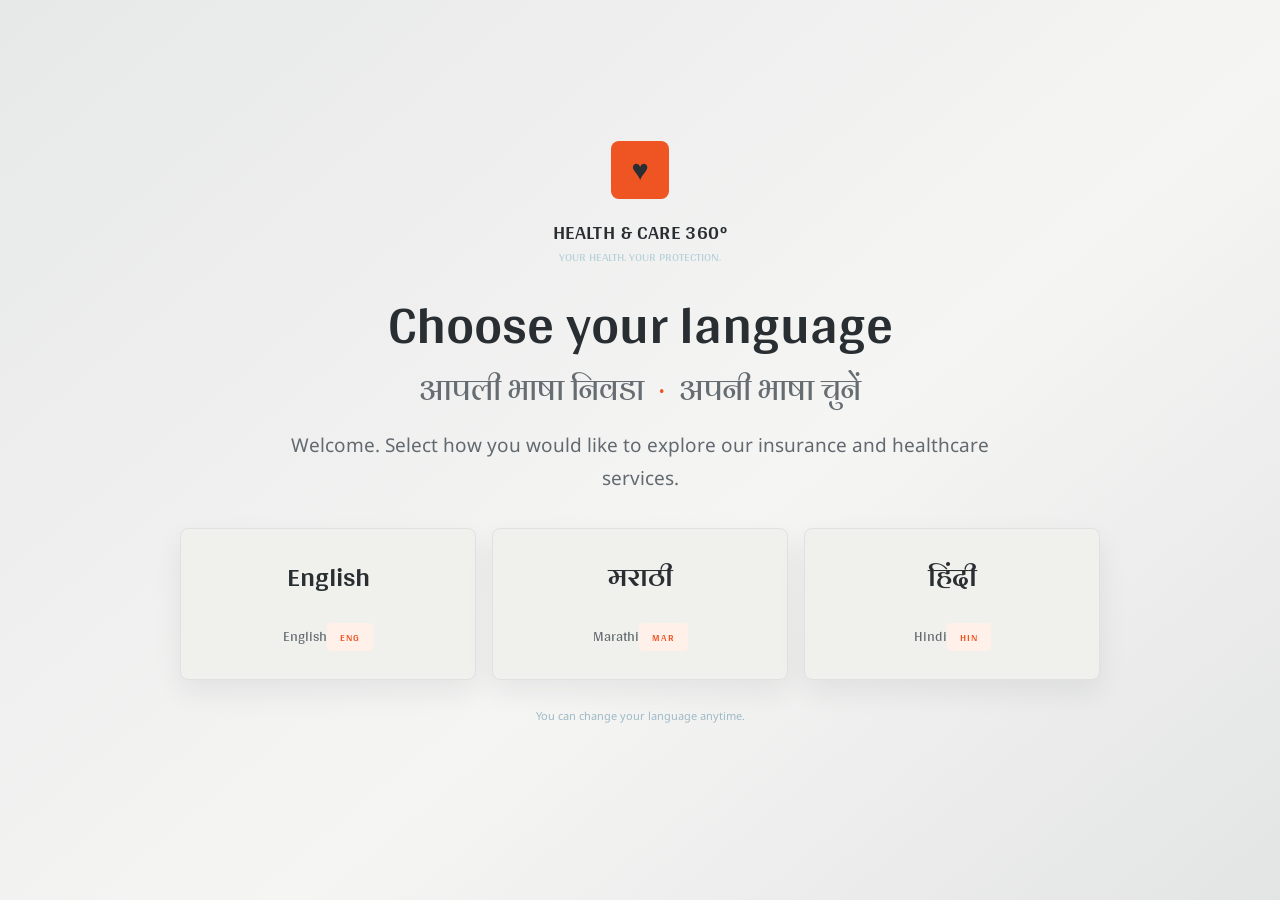
==== commit e586a7bc: "new design & health-insurance page" ====
--- a/index.html
+++ b/index.html
@@ -10,6 +10,7 @@
 <title>Health & Care 360° | Your Health. Your Protection.</title>
 <link rel="stylesheet" href="sample1.css">
 <link rel="stylesheet" href="typography.css">
+<link rel="stylesheet" href="brand-refresh.css">
 </head>
 <body>
 
@@ -33,8 +34,8 @@
   <div class="topbar"><div class="wrap"><span>Thoughtful guidance for your family's protection and wellbeing</span><span>Serving Nashik district · By appointment</span></div></div>
   <header><div class="wrap nav">
     <a class="brand" href="#home"><span class="logo">♥</span><span>HEALTH & CARE 360°<small>YOUR HEALTH. YOUR PROTECTION.</small></span></a>
-    <nav class="navlinks"><a href="#services" data-i="navServices">Services</a><a href="#knowledge" data-i="navKnowledge">Knowledge Centre</a><a href="ohc.html">OHC &amp; Camps</a><a href="#about" data-i="navAbout">How it works</a><a href="#contact" data-i="navContact">Contact</a></nav>
-    <div class="navright"><a class="sample-variant-link" href="./sample2.html">View Sample 2</a><select class="langselect" aria-label="Choose language" onchange="changeLanguage(this.value)"><option value="en" selected>English</option><option value="mr">मराठी</option><option value="hi">हिंदी</option></select><a class="btn primary" href="#contact" data-i="navTalk">Talk to an advisor</a><button class="mobilemenu" onclick="document.getElementById('services').scrollIntoView()">☰</button></div>
+    <nav class="navlinks"><a href="#services" data-i="navServices">Services</a><a href="health-insurance.html" data-i="s1">Health Insurance</a><a href="#knowledge" data-i="navKnowledge">Knowledge Centre</a><a href="ohc.html">OHC &amp; Camps</a><a href="#about" data-i="navAbout">How it works</a><a href="#contact" data-i="navContact">Contact</a></nav>
+    <div class="navright"><a class="sample-variant-link" href="./sample2.html">View Sample 2</a><select class="langselect" aria-label="Choose language" onchange="changeLanguage(this.value)"><option value="en" selected>English</option><option value="mr">मराठी</option><option value="hi">हिंदी</option></select><a class="btn primary" href="#contact" data-i="navTalk">Talk to an advisor</a><button class="mobilemenu" type="button" aria-label="Open navigation" aria-expanded="false" onclick="const n=this.closest('.nav').querySelector('.navlinks');const open=n.classList.toggle('is-open');this.setAttribute('aria-expanded',open?'true':'false')">☰</button></div>
   </div></header>
   <main>
     <section class="hero" id="home"><div class="wrap hero-inner">
@@ -50,7 +51,7 @@
     </div></section>
     <section class="soft" id="services"><div class="wrap"><div class="section-head"><div class="kicker" data-i="serviceKicker">OUR SERVICES</div><h2 data-i="serviceTitle">Support across life's important needs.</h2><p data-i="serviceDesc">Start with a conversation. We help you understand the process and the questions worth asking.</p></div>
       <div class="grid3">
-        <article class="service"><div class="service-icon">✚</div><h3 data-i="s1">Health Insurance</h3><p data-i="sd1">Explore individual, family and senior citizen health cover. Understand waiting periods, exclusions and key policy features.</p><a href="#contact" class="textlink" data-i="learn">Enquire →</a></article>
+        <article class="service"><div class="service-icon">✚</div><h3 data-i="s1">Health Insurance</h3><p data-i="sd1">Explore individual, family and senior citizen health cover. Understand waiting periods, exclusions and key policy features.</p><a href="health-insurance.html" class="textlink" data-i="healthLearn">Explore health insurance →</a></article>
         <article class="service"><div class="service-icon">♡</div><h3 data-i="s2">Life & Term Insurance</h3><p data-i="sd2">Understand life protection, term cover, nominee details and how to think about your family's financial needs.</p><a href="#contact" class="textlink" data-i="learn2">Enquire →</a></article>
         <article class="service"><div class="service-icon">🚘</div><h3 data-i="s3">Motor Insurance</h3><p data-i="sd3">Get guidance on renewals, third-party and comprehensive cover, IDV, no-claim bonus and add-ons.</p><a href="#contact" class="textlink" data-i="learn3">Enquire →</a></article>
         <article class="service"><div class="service-icon">🏥</div><h3 data-i="s4">Corporate Healthcare</h3><p data-i="sd4">Discuss employee health initiatives, group protection and healthcare requirements for your organisation.</p><a href="#contact" class="textlink" data-i="learn4">Enquire →</a></article>
@@ -58,6 +59,29 @@
         <article class="service"><div class="service-icon">♧</div><h3 data-i="s6">Policy & Renewal Support</h3><p data-i="sd6">Keep track of important policy dates and understand documentation and claim-process steps.</p><a href="#contact" class="textlink" data-i="learn6">Enquire →</a></article>
       </div>
     </div></section>
+
+    <section class="workplace-showcase" id="workplace-health">
+      <div class="wrap">
+        <div class="workplace-heading">
+          <div class="kicker" data-wh="kicker">CORPORATE HEALTH · NASHIK</div>
+          <h2 data-wh="heading">Workplace health, planned around your people.</h2>
+          <p data-wh="intro">Explore three ways to support employee health — from executive check-ups to pre-employment screening and on-site camps.</p>
+        </div>
+        <div class="workplace-tabs" role="tablist" aria-label="Workplace health services">
+          <button class="workplace-tab is-active" type="button" role="tab" aria-selected="true" aria-controls="workplace-panel" data-workplace-tab="0" onclick="selectWorkplaceTab(0)"><span aria-hidden="true">♙</span><span data-wh="tab0">Executive Health Check-ups</span></button>
+          <button class="workplace-tab" type="button" role="tab" aria-selected="false" aria-controls="workplace-panel" data-workplace-tab="1" onclick="selectWorkplaceTab(1)"><span aria-hidden="true">♧</span><span data-wh="tab1">Pre-Employment Screenings</span></button>
+          <button class="workplace-tab" type="button" role="tab" aria-selected="false" aria-controls="workplace-panel" data-workplace-tab="2" onclick="selectWorkplaceTab(2)"><span aria-hidden="true">♧</span><span data-wh="tab2">On-Site Health Camps</span></button>
+        </div>
+        <div class="workplace-panel" id="workplace-panel" role="tabpanel" aria-live="polite">
+          <div class="workplace-image-wrap"><img id="workplace-image" src="assets/executive-checkup.jpg" alt="Executive health check-up planning" loading="lazy"></div>
+          <div class="workplace-column challenge-column"><h3><span aria-hidden="true">!</span><span data-wh="challengeTitle">COMMON CHALLENGES</span></h3><div class="workplace-list" id="workplace-challenges"></div></div>
+          <div class="workplace-column approach-column"><h3><span aria-hidden="true">✓</span><span data-wh="approachTitle">A COORDINATED APPROACH</span></h3><div class="workplace-list" id="workplace-approach"></div></div>
+          <p class="workplace-footnote" data-wh="note">The screening scope, providers, reports and timelines are confirmed after understanding each organisation’s requirements and local availability.</p>
+        </div>
+        <div class="workplace-bottom"><span data-wh="local">For organisations across Nashik district</span><a class="btn primary" href="ohc.html" data-wh="cta">Explore OHC &amp; Health Camps →</a></div>
+      </div>
+    </section>
+
     <section class="ohc-section ohc-teaser" id="ohc"><div class="wrap">
       <div class="ohc-heading"><div><div class="kicker">NASHIK · WORKPLACE HEALTH</div><h2>OHC & Health Camps for workplaces in Nashik.</h2><p>Explore occupational health planning, employee check-ups and on-site health camp options for your organisation.</p><a class="btn primary" href="ohc.html">Explore OHC &amp; Health Camps →</a></div><span class="ohc-local">Focused on Nashik district</span></div>
     </div></section>
@@ -74,7 +98,7 @@
     </div></div></section>
     <section id="contact"><div class="wrap"><div class="cta"><div><h2 data-i="ctaTitle">Have a question? Let's talk.</h2><p data-i="ctaDesc">Tell us what you are looking for. We will help you take the next step.</p></div><a class="btn primary" href="https://wa.me/919665926095?text=Hello%2C%20I%20would%20like%20to%20know%20more%20about%20your%20services." target="_blank" rel="noopener" data-i="ctaBtn">Start a WhatsApp enquiry ↗</a></div></div></section>
   </main>
-  <footer><div class="wrap"><div class="footergrid"><div><div class="footerbrand">HEALTH & CARE 360°<small data-i="footerTag">Your Health. Your Protection. Our Commitment.</small></div><p style="font-size:12px;color:#b4c6d0;line-height:1.7;max-width:340px" data-i="footerDesc">Independent guidance for insurance and healthcare enquiries. Clear information, thoughtful conversations and support through the process.</p></div><div class="footercol"><b data-i="footerServices">Services</b><a href="#services" data-i="s1">Health Insurance</a><a href="#services" data-i="s2">Life & Term Insurance</a><a href="#services" data-i="s4">Corporate Healthcare</a><a href="ohc.html" data-i="s5">OHC & Health Camps</a></div><div class="footercol"><b data-i="footerExplore">Explore</b><a href="#knowledge" data-i="navKnowledge">Knowledge Centre</a><a href="ohc.html">OHC &amp; Camps</a><a href="#about" data-i="navAbout">How it works</a><a href="#contact" data-i="navContact">Contact</a><span>Nashik, Maharashtra</span></div></div><div class="disclaimer" data-i="disclaimer">This is a concept website. Insurance products, quotations, eligibility, coverage and claims are subject to insurer terms and applicable regulations. Any insurance solicitation or distribution will be undertaken only through appropriately authorised persons/entities. Healthcare services are subject to availability and qualified provider arrangements. This website does not provide medical advice.</div></div><a class="sample-variant-footer" href="./sample2.html">View Sample 2 →</a></footer>
+  <footer><div class="wrap"><div class="footergrid"><div><div class="footerbrand">HEALTH & CARE 360°<small data-i="footerTag">Your Health. Your Protection. Our Commitment.</small></div><p style="font-size:12px;color:#b4c6d0;line-height:1.7;max-width:340px" data-i="footerDesc">Independent guidance for insurance and healthcare enquiries. Clear information, thoughtful conversations and support through the process.</p></div><div class="footercol"><b data-i="footerServices">Services</b><a href="health-insurance.html" data-i="s1">Health Insurance</a><a href="#services" data-i="s2">Life & Term Insurance</a><a href="#services" data-i="s4">Corporate Healthcare</a><a href="ohc.html" data-i="s5">OHC & Health Camps</a></div><div class="footercol"><b data-i="footerExplore">Explore</b><a href="#knowledge" data-i="navKnowledge">Knowledge Centre</a><a href="ohc.html">OHC &amp; Camps</a><a href="#about" data-i="navAbout">How it works</a><a href="#contact" data-i="navContact">Contact</a><span>Nashik, Maharashtra</span></div></div><div class="disclaimer" data-i="disclaimer">This is a concept website. Insurance products, quotations, eligibility, coverage and claims are subject to insurer terms and applicable regulations. Any insurance solicitation or distribution will be undertaken only through appropriately authorised persons/entities. Healthcare services are subject to availability and qualified provider arrangements. This website does not provide medical advice.</div></div><a class="sample-variant-footer" href="./sample2.html">View Sample 2 →</a></footer>
 
   <div class="wa-widget" id="waWidget">
     <div class="wa-panel" id="waPanel" aria-hidden="true">
@@ -99,9 +123,9 @@
 </div>
 <script>
 const translations={
-en:{navServices:"Services",navKnowledge:"Knowledge Centre",navAbout:"How it works",navContact:"Contact",navTalk:"Talk to an advisor",eyebrow:"YOUR HEALTH. YOUR PROTECTION.",heroTitle:"Good decisions begin with good guidance.",heroDesc:"Understand your options. Make informed decisions. Get support with insurance and healthcare needs for your family or organisation.",heroPrimary:"Explore our services →",heroSecondary:"Request a callback",note1:"Personal and family guidance",note2:"Corporate healthcare solutions",float1:"Health protection",float1sub:"Understand your cover",float2:"Family security",float2sub:"Plan with confidence",trust1:"Understand your needs",trust2:"Explore suitable options",trust3:"Get clear explanations",trust4:"Support beyond purchase",pathKicker:"HOW CAN WE HELP?",pathTitle:"Two clear paths. One place to start.",pathDesc:"Whether you are protecting your family or looking after your workforce, find the right starting point.",familyTitle:"Individual & Family",familyDesc:"Protection and healthcare guidance for you and the people who matter most.",corpTitle:"Corporate & Institutions",corpDesc:"Employee healthcare, group protection and workplace wellness support for organisations.",pillHealth:"Health insurance",pillLife:"Life & term",pillMotor:"Motor insurance",pillGroup:"Group cover",pillOHC:"OHC support",pillCamps:"Health camps",familyLink:"Explore personal services →",corpLink:"Explore corporate solutions →",serviceKicker:"OUR SERVICES",serviceTitle:"Support across life's important needs.",serviceDesc:"Start with a conversation. We help you understand the process and the questions worth asking.",s1:"Health Insurance",sd1:"Explore individual, family and senior citizen health cover. Understand waiting periods, exclusions and key policy features.",s2:"Life & Term Insurance",sd2:"Understand life protection, term cover, nominee details and how to think about your family's financial needs.",s3:"Motor Insurance",sd3:"Get guidance on renewals, third-party and comprehensive cover, IDV, no-claim bonus and add-ons.",s4:"Corporate Healthcare",sd4:"Discuss employee health initiatives, group protection and healthcare requirements for your organisation.",s5:"OHC & Health Camps",sd5:"Explore workplace health support, employee check-ups and health camp coordination based on your requirements.",ohcKicker:"NASHIK · WORKPLACE HEALTH",ohcTitle:"A healthier workplace starts with a plan.",ohcIntro:"Practical occupational health support and on-site health camps for businesses, factories, offices and institutions across Nashik district.",ohcLocal:"Focused on Nashik district",ohcCard1:"Occupational Health Centre support",ohcDesc1:"Discuss the requirements for setting up or managing a workplace medical room or OHC, including staffing, basic infrastructure and referral coordination.",ohcCard2:"Employee health check-ups",ohcDesc2:"Plan pre-employment, periodic and annual health check-ups, with screening scope shaped around employee roles and workplace needs.",ohcCard3:"On-site health camps",ohcDesc3:"Coordinate workplace camps such as general health checks, blood pressure and diabetes screening, eye and dental checks, and women’s health awareness.",ohcSubTitle:"Support can be planned around your workplace.",ohcPoint1:"Workplace health needs and risk discussions",ohcPoint2:"Medical room and OHC staffing requirements",ohcPoint3:"Health awareness and employee wellness sessions",ohcPoint4:"Diagnostic and hospital partner coordination",ohcNote:"Every organisation is different. The proposed scope, qualified professionals, tests, reports, equipment and timelines will be confirmed after understanding your site and requirements. Services are subject to local provider availability and applicable rules.",ohcCtaTitle:"Planning an OHC or employee health camp in Nashik?",ohcCtaDesc:"Tell us about your workplace, approximate employee strength and the support you are exploring.",ohcCtaBtn:"Discuss your requirement →",ohcEnquire:"Explore OHC & camp support →",s6:"Policy & Renewal Support",sd6:"Keep track of important policy dates and understand documentation and claim-process steps.",learn:"Enquire →",learn2:"Enquire →",learn3:"Enquire →",learn4:"Enquire →",learn5:"Enquire →",learn6:"Enquire →",knowKicker:"KNOWLEDGE CENTRE",knowTitle:"Learn. Understand. Decide better.",knowDesc:"Insurance can feel complicated. Our learning centre will explain common terms, policy features and important questions in straightforward language.",askQuestion:"Ask a question",a1:"Health insurance: what should you compare?",as1:"Waiting periods · Co-payment · Room limits · Exclusions",a2:"How much term insurance may your family need?",as2:"Income · Liabilities · Family goals · Existing cover",a3:"Motor insurance explained simply",as3:"IDV · No-claim bonus · Add-ons · Renewal checklist",a4:"A simple policy renewal checklist",as4:"Documents · Due dates · Details to verify",howKicker:"A SIMPLE PROCESS",howTitle:"Clarity at every step.",howDesc:"A straightforward way to begin—without complicated forms or pressure.",step1:"Tell us what you need",stepd1:"Share whether your enquiry is about personal insurance, renewals or corporate healthcare.",step2:"Discuss available options",stepd2:"Have a conversation and understand relevant features, requirements and next steps.",step3:"Review before you decide",stepd3:"Read the official quote and policy wording, ask questions and make an informed decision.",ctaTitle:"Have a question? Let's talk.",ctaDesc:"Tell us what you are looking for. We will help you take the next step.",ctaBtn:"Start a WhatsApp enquiry ↗",footerTag:"Your Health. Your Protection. Our Commitment.",footerDesc:"Independent guidance for insurance and healthcare enquiries. Clear information, thoughtful conversations and support through the process.",footerServices:"Services",footerExplore:"Explore",disclaimer:"This is a concept website. Insurance products, quotations, eligibility, coverage and claims are subject to insurer terms and applicable regulations. Any insurance solicitation or distribution will be undertaken only through appropriately authorised persons/entities. Healthcare services are subject to availability and qualified provider arrangements. This website does not provide medical advice.",whatsapp:"WhatsApp us"},
-mr:{navServices:"सेवा",navKnowledge:"माहिती केंद्र",navAbout:"कार्यपद्धती",navContact:"संपर्क",navTalk:"सल्लागाराशी बोला",eyebrow:"तुमचे आरोग्य. तुमचे संरक्षण.",heroTitle:"चांगले निर्णय योग्य मार्गदर्शनातून सुरू होतात.",heroDesc:"तुमचे पर्याय समजून घ्या आणि विचारपूर्वक निर्णय घ्या. तुमच्या कुटुंबासाठी किंवा संस्थेसाठी विमा व आरोग्यविषयक मार्गदर्शन मिळवा.",heroPrimary:"आमच्या सेवा पाहा →",heroSecondary:"कॉलसाठी विनंती करा",note1:"वैयक्तिक आणि कौटुंबिक मार्गदर्शन",note2:"कॉर्पोरेट आरोग्य सुविधा",float1:"आरोग्य संरक्षण",float1sub:"तुमचे कव्हर समजून घ्या",float2:"कुटुंबाची सुरक्षितता",float2sub:"आत्मविश्वासाने नियोजन करा",trust1:"तुमच्या गरजा समजून घ्या",trust2:"योग्य पर्याय जाणून घ्या",trust3:"स्पष्ट माहिती मिळवा",trust4:"पॉलिसीनंतरही मदत",pathKicker:"आम्ही कशी मदत करू?",pathTitle:"दोन सोपे पर्याय. सुरुवात एकाच ठिकाणाहून.",pathDesc:"तुमच्या कुटुंबाचे संरक्षण असो किंवा कर्मचाऱ्यांची काळजी—योग्य पर्याय निवडा.",familyTitle:"वैयक्तिक आणि कुटुंब",familyDesc:"तुमच्यासाठी आणि तुमच्या प्रियजनांसाठी विमा व आरोग्य मार्गदर्शन.",corpTitle:"कॉर्पोरेट आणि संस्था",corpDesc:"कर्मचारी आरोग्य, समूह संरक्षण आणि कार्यस्थळ वेलनेस सुविधा.",pillHealth:"आरोग्य विमा",pillLife:"जीवन व टर्म",pillMotor:"मोटर विमा",pillGroup:"समूह विमा",pillOHC:"OHC सुविधा",pillCamps:"आरोग्य शिबिरे",familyLink:"वैयक्तिक सेवा पाहा →",corpLink:"कॉर्पोरेट सेवा पाहा →",serviceKicker:"आमच्या सेवा",serviceTitle:"जीवनातील महत्त्वाच्या गरजांसाठी मदत.",serviceDesc:"संवादातून सुरुवात करा. प्रक्रिया आणि महत्त्वाचे प्रश्न समजून घेण्यासाठी आम्ही मदत करू.",s1:"आरोग्य विमा",sd1:"वैयक्तिक, कौटुंबिक आणि ज्येष्ठ नागरिकांसाठी आरोग्य विम्याचे पर्याय समजून घ्या. प्रतीक्षा कालावधी, अपवाद आणि महत्त्वाच्या अटी जाणून घ्या.",s2:"जीवन आणि टर्म विमा",sd2:"जीवन संरक्षण, टर्म कव्हर, नॉमिनीची माहिती आणि कुटुंबाच्या आर्थिक गरजांचा विचार कसा करावा हे समजून घ्या.",s3:"मोटर विमा",sd3:"नूतनीकरण, थर्ड पार्टी व सर्वसमावेशक विमा, IDV, नो-क्लेम बोनस आणि अतिरिक्त सुविधांबद्दल मार्गदर्शन.",s4:"कॉर्पोरेट आरोग्य सेवा",sd4:"कर्मचारी आरोग्य उपक्रम, समूह संरक्षण आणि संस्थेच्या आरोग्यविषयक गरजांवर चर्चा करा.",s5:"OHC आणि आरोग्य शिबिरे",sd5:"कार्यस्थळ आरोग्य सुविधा, कर्मचारी तपासणी आणि आरोग्य शिबिरांच्या नियोजनाबद्दल जाणून घ्या.",ohcKicker:"नाशिक · कार्यस्थळ आरोग्य",ohcTitle:"निरोगी कार्यस्थळाची सुरुवात योग्य नियोजनातून.",ohcIntro:"नाशिक जिल्ह्यातील उद्योग, कारखाने, कार्यालये आणि संस्थांसाठी कार्यस्थळ आरोग्य सुविधा व आरोग्य शिबिरांचे नियोजन.",ohcLocal:"नाशिक जिल्ह्यावर लक्ष केंद्रित",ohcCard1:"व्यावसायिक आरोग्य केंद्र (OHC) सहाय्य",ohcDesc1:"कार्यस्थळावरील वैद्यकीय कक्ष किंवा OHC उभारणी अथवा व्यवस्थापनासाठी कर्मचारी, मूलभूत सुविधा आणि रुग्णालय समन्वय याबाबत चर्चा करा.",ohcCard2:"कर्मचारी आरोग्य तपासणी",ohcDesc2:"नोकरीपूर्व, नियमित आणि वार्षिक आरोग्य तपासण्यांचे नियोजन करा. तपासण्यांचा प्रकार कर्मचाऱ्यांच्या कामाच्या स्वरूपानुसार ठरवता येईल.",ohcCard3:"कार्यस्थळावरील आरोग्य शिबिरे",ohcDesc3:"सामान्य आरोग्य तपासणी, रक्तदाब व मधुमेह तपासणी, नेत्र व दंत तपासणी आणि महिला आरोग्य जागरूकता शिबिरांचे समन्वय करा.",ohcSubTitle:"तुमच्या कार्यस्थळाच्या गरजेनुसार नियोजन.",ohcPoint1:"कार्यस्थळाच्या आरोग्यविषयक गरजा व जोखीम याबाबत चर्चा",ohcPoint2:"वैद्यकीय कक्ष आणि OHC कर्मचारी आवश्यकता",ohcPoint3:"आरोग्य जागरूकता व कर्मचारी वेलनेस सत्रे",ohcPoint4:"निदान केंद्रे व रुग्णालयांशी समन्वय",ohcNote:"प्रत्येक संस्थेच्या गरजा वेगळ्या असतात. जागेची पाहणी व आवश्यकता समजल्यानंतर सेवा, पात्र वैद्यकीय कर्मचारी, तपासण्या, अहवाल, उपकरणे आणि वेळापत्रक निश्चित केले जातील. सेवा स्थानिक उपलब्धता आणि लागू नियमांनुसार असतील.",ohcCtaTitle:"नाशिकमध्ये OHC किंवा कर्मचारी आरोग्य शिबिराचे नियोजन आहे?",ohcCtaDesc:"तुमच्या कार्यस्थळाबद्दल, अंदाजे कर्मचारी संख्येबद्दल आणि अपेक्षित मदतीबद्दल सांगा.",ohcCtaBtn:"तुमच्या गरजेबद्दल चर्चा करा →",ohcEnquire:"OHC व आरोग्य शिबिर सहाय्य पाहा →",s6:"पॉलिसी आणि नूतनीकरण मदत",sd6:"महत्त्वाच्या पॉलिसी तारखा लक्षात ठेवा आणि कागदपत्रे व क्लेम प्रक्रियेतील टप्पे समजून घ्या.",learn:"चौकशी करा →",learn2:"चौकशी करा →",learn3:"चौकशी करा →",learn4:"चौकशी करा →",learn5:"चौकशी करा →",learn6:"चौकशी करा →",knowKicker:"माहिती केंद्र",knowTitle:"शिका. समजून घ्या. योग्य निर्णय घ्या.",knowDesc:"विम्याची भाषा गुंतागुंतीची वाटू शकते. सामान्य संज्ञा, पॉलिसीच्या अटी आणि महत्त्वाचे प्रश्न सोप्या भाषेत समजावून सांगणारे माहिती केंद्र.",askQuestion:"प्रश्न विचारा",a1:"आरोग्य विम्याची तुलना करताना काय पाहावे?",as1:"प्रतीक्षा कालावधी · सहभरणा · रूम मर्यादा · अपवाद",a2:"कुटुंबासाठी किती टर्म विमा आवश्यक असू शकतो?",as2:"उत्पन्न · कर्जे · कौटुंबिक उद्दिष्टे · विद्यमान कव्हर",a3:"मोटर विमा सोप्या भाषेत",as3:"IDV · नो-क्लेम बोनस · अतिरिक्त सुविधा · नूतनीकरण",a4:"पॉलिसी नूतनीकरणासाठी सोपी यादी",as4:"कागदपत्रे · देय तारखा · तपासायची माहिती",howKicker:"सोपी प्रक्रिया",howTitle:"प्रत्येक टप्प्यावर स्पष्टता.",howDesc:"कठीण फॉर्म किंवा दबाव न ठेवता सुरुवात करण्याचा सोपा मार्ग.",step1:"तुमची गरज सांगा",stepd1:"वैयक्तिक विमा, नूतनीकरण किंवा कॉर्पोरेट आरोग्य यापैकी कोणती मदत हवी ते सांगा.",step2:"उपलब्ध पर्यायांवर चर्चा",stepd2:"योग्य वैशिष्ट्ये, आवश्यकता आणि पुढील टप्पे समजून घ्या.",step3:"निर्णयापूर्वी तपासणी करा",stepd3:"अधिकृत कोट आणि पॉलिसीच्या अटी वाचा, प्रश्न विचारा आणि विचारपूर्वक निर्णय घ्या.",ctaTitle:"काही प्रश्न आहेत? चला बोलूया.",ctaDesc:"तुमची गरज सांगा. पुढील टप्प्यासाठी आम्ही मदत करू.",ctaBtn:"WhatsApp वर चौकशी करा ↗",footerTag:"तुमचे आरोग्य. तुमचे संरक्षण. आमची बांधिलकी.",footerDesc:"विमा आणि आरोग्यविषयक चौकशीसाठी स्वतंत्र मार्गदर्शन. स्पष्ट माहिती, विचारपूर्वक संवाद आणि प्रक्रियेत मदत.",footerServices:"सेवा",footerExplore:"अधिक माहिती",disclaimer:"ही वेबसाइट संकल्पना आहे. विमा उत्पादने, कोटेशन, पात्रता, कव्हरेज आणि क्लेम हे विमा कंपनीच्या अटी व लागू नियमांनुसार असतात. विमा विक्री किंवा वितरण केवळ योग्य अधिकृत व्यक्ती/संस्थेमार्फत केले जाईल. आरोग्य सेवा उपलब्धता आणि पात्र सेवा पुरवठादारांवर अवलंबून आहेत. ही वेबसाइट वैद्यकीय सल्ला देत नाही.",whatsapp:"WhatsApp वर संपर्क करा"},
-hi:{navServices:"सेवाएँ",navKnowledge:"ज्ञान केंद्र",navAbout:"कार्यप्रणाली",navContact:"संपर्क",navTalk:"सलाहकार से बात करें",eyebrow:"आपका स्वास्थ्य। आपकी सुरक्षा।",heroTitle:"अच्छे फैसले सही मार्गदर्शन से शुरू होते हैं।",heroDesc:"अपने विकल्प समझें और सोच-समझकर निर्णय लें। अपने परिवार या संस्था की बीमा और स्वास्थ्य संबंधी जरूरतों के लिए सहायता पाएँ।",heroPrimary:"हमारी सेवाएँ देखें →",heroSecondary:"कॉल का अनुरोध करें",note1:"व्यक्तिगत और पारिवारिक मार्गदर्शन",note2:"कॉर्पोरेट स्वास्थ्य समाधान",float1:"स्वास्थ्य सुरक्षा",float1sub:"अपना कवरेज समझें",float2:"परिवार की सुरक्षा",float2sub:"आत्मविश्वास से योजना बनाएँ",trust1:"अपनी जरूरत समझें",trust2:"उपयुक्त विकल्प जानें",trust3:"स्पष्ट जानकारी पाएँ",trust4:"पॉलिसी के बाद भी सहायता",pathKicker:"हम कैसे मदद कर सकते हैं?",pathTitle:"दो स्पष्ट विकल्प। शुरुआत एक ही जगह से।",pathDesc:"अपने परिवार की सुरक्षा हो या कर्मचारियों की देखभाल—सही शुरुआत चुनें।",familyTitle:"व्यक्ति एवं परिवार",familyDesc:"आपके और आपके प्रियजनों के लिए बीमा और स्वास्थ्य मार्गदर्शन।",corpTitle:"कॉर्पोरेट एवं संस्थान",corpDesc:"कर्मचारी स्वास्थ्य, समूह सुरक्षा और कार्यस्थल वेलनेस सहायता।",pillHealth:"स्वास्थ्य बीमा",pillLife:"जीवन एवं टर्म",pillMotor:"मोटर बीमा",pillGroup:"समूह कवर",pillOHC:"OHC सहायता",pillCamps:"स्वास्थ्य शिविर",familyLink:"व्यक्तिगत सेवाएँ देखें →",corpLink:"कॉर्पोरेट समाधान देखें →",serviceKicker:"हमारी सेवाएँ",serviceTitle:"जीवन की महत्वपूर्ण जरूरतों के लिए सहायता।",serviceDesc:"बातचीत से शुरुआत करें। प्रक्रिया और सही सवाल समझने में हम आपकी मदद करेंगे।",s1:"स्वास्थ्य बीमा",sd1:"व्यक्तिगत, परिवार और वरिष्ठ नागरिकों के स्वास्थ्य कवर के विकल्प समझें। प्रतीक्षा अवधि, अपवाद और जरूरी पॉलिसी विशेषताएँ जानें।",s2:"जीवन एवं टर्म बीमा",sd2:"जीवन सुरक्षा, टर्म कवर, नॉमिनी विवरण और परिवार की आर्थिक जरूरतों पर विचार करना समझें।",s3:"मोटर बीमा",sd3:"नवीनीकरण, थर्ड पार्टी और व्यापक कवर, IDV, नो-क्लेम बोनस और ऐड-ऑन पर मार्गदर्शन पाएँ।",s4:"कॉर्पोरेट स्वास्थ्य सेवाएँ",sd4:"कर्मचारी स्वास्थ्य पहल, समूह सुरक्षा और संस्था की स्वास्थ्य जरूरतों पर चर्चा करें।",s5:"OHC एवं स्वास्थ्य शिविर",sd5:"कार्यस्थल स्वास्थ्य सहायता, कर्मचारी जांच और स्वास्थ्य शिविर आयोजन के विकल्प जानें।",ohcKicker:"नाशिक · कार्यस्थल स्वास्थ्य",ohcTitle:"स्वस्थ कार्यस्थल की शुरुआत सही योजना से होती है।",ohcIntro:"नाशिक जिले के उद्योगों, कारखानों, कार्यालयों और संस्थानों के लिए कार्यस्थल स्वास्थ्य सहायता और स्वास्थ्य शिविरों की योजना।",ohcLocal:"नाशिक जिले पर केंद्रित",ohcCard1:"ऑक्यूपेशनल हेल्थ सेंटर (OHC) सहायता",ohcDesc1:"कार्यस्थल पर मेडिकल रूम या OHC की स्थापना अथवा प्रबंधन के लिए स्टाफ, बुनियादी सुविधाओं और अस्पताल समन्वय की जरूरतों पर चर्चा करें।",ohcCard2:"कर्मचारी स्वास्थ्य जांच",ohcDesc2:"नौकरी से पहले, नियमित और वार्षिक स्वास्थ्य जांच की योजना बनाएँ। जांच का दायरा कर्मचारियों की भूमिका और कार्यस्थल की जरूरतों के अनुसार तय किया जा सकता है।",ohcCard3:"कार्यस्थल पर स्वास्थ्य शिविर",ohcDesc3:"सामान्य स्वास्थ्य जांच, रक्तचाप और मधुमेह स्क्रीनिंग, आंखों और दांतों की जांच तथा महिला स्वास्थ्य जागरूकता शिविरों का समन्वय करें।",ohcSubTitle:"आपके कार्यस्थल की जरूरतों के अनुसार योजना।",ohcPoint1:"कार्यस्थल की स्वास्थ्य जरूरतों और जोखिमों पर चर्चा",ohcPoint2:"मेडिकल रूम और OHC स्टाफ की आवश्यकताएँ",ohcPoint3:"स्वास्थ्य जागरूकता और कर्मचारी वेलनेस सत्र",ohcPoint4:"डायग्नोस्टिक और अस्पताल भागीदारों के साथ समन्वय",ohcNote:"हर संस्था की जरूरत अलग होती है। साइट और आवश्यकताओं को समझने के बाद सेवाओं का दायरा, योग्य मेडिकल स्टाफ, जांच, रिपोर्ट, उपकरण और समय-सीमा तय की जाएगी। सेवाएँ स्थानीय उपलब्धता और लागू नियमों के अधीन होंगी।",ohcCtaTitle:"नाशिक में OHC या कर्मचारी स्वास्थ्य शिविर की योजना है?",ohcCtaDesc:"अपने कार्यस्थल, कर्मचारियों की अनुमानित संख्या और अपेक्षित सहायता के बारे में बताएँ।",ohcCtaBtn:"अपनी जरूरत पर चर्चा करें →",ohcEnquire:"OHC और स्वास्थ्य शिविर सहायता देखें →",s6:"पॉलिसी एवं नवीनीकरण सहायता",sd6:"महत्वपूर्ण पॉलिसी तारीखें याद रखें और दस्तावेज़ तथा क्लेम प्रक्रिया के चरण समझें।",learn:"पूछताछ करें →",learn2:"पूछताछ करें →",learn3:"पूछताछ करें →",learn4:"पूछताछ करें →",learn5:"पूछताछ करें →",learn6:"पूछताछ करें →",knowKicker:"ज्ञान केंद्र",knowTitle:"सीखें। समझें। बेहतर निर्णय लें।",knowDesc:"बीमा जटिल लग सकता है। हमारा ज्ञान केंद्र सामान्य शब्दों, पॉलिसी विशेषताओं और जरूरी सवालों को सरल भाषा में समझाएगा।",askQuestion:"सवाल पूछें",a1:"स्वास्थ्य बीमा की तुलना करते समय क्या देखें?",as1:"प्रतीक्षा अवधि · सह-भुगतान · रूम सीमा · अपवाद",a2:"परिवार को कितने टर्म बीमा की जरूरत हो सकती है?",as2:"आय · देनदारियाँ · पारिवारिक लक्ष्य · मौजूदा कवर",a3:"मोटर बीमा आसान भाषा में",as3:"IDV · नो-क्लेम बोनस · ऐड-ऑन · नवीनीकरण सूची",a4:"पॉलिसी नवीनीकरण की सरल चेकलिस्ट",as4:"दस्तावेज़ · देय तारीखें · जाँचने योग्य विवरण",howKicker:"सरल प्रक्रिया",howTitle:"हर कदम पर स्पष्टता।",howDesc:"जटिल फॉर्म या दबाव के बिना शुरुआत करने का आसान तरीका।",step1:"अपनी जरूरत बताएँ",stepd1:"बताएँ कि आपको व्यक्तिगत बीमा, नवीनीकरण या कॉर्पोरेट स्वास्थ्य में किस तरह की मदद चाहिए।",step2:"उपलब्ध विकल्पों पर चर्चा करें",stepd2:"संबंधित विशेषताएँ, आवश्यकताएँ और अगले कदम समझें।",step3:"निर्णय से पहले समीक्षा करें",stepd3:"आधिकारिक कोट और पॉलिसी शर्तें पढ़ें, सवाल पूछें और सोच-समझकर निर्णय लें।",ctaTitle:"कोई सवाल है? बात करते हैं।",ctaDesc:"बताएँ कि आप क्या खोज रहे हैं। अगले कदम में हम आपकी मदद करेंगे।",ctaBtn:"WhatsApp पर पूछताछ करें ↗",footerTag:"आपका स्वास्थ्य। आपकी सुरक्षा। हमारी प्रतिबद्धता।",footerDesc:"बीमा और स्वास्थ्य संबंधी पूछताछ के लिए स्वतंत्र मार्गदर्शन। स्पष्ट जानकारी, सार्थक बातचीत और प्रक्रिया में सहायता।",footerServices:"सेवाएँ",footerExplore:"जानकारी",disclaimer:"यह एक वेबसाइट अवधारणा है। बीमा उत्पाद, कोटेशन, पात्रता, कवरेज और क्लेम बीमाकर्ता की शर्तों और लागू नियमों के अधीन हैं। बीमा की बिक्री या वितरण केवल उचित रूप से अधिकृत व्यक्ति/संस्था द्वारा किया जाएगा। स्वास्थ्य सेवाएँ उपलब्धता और योग्य सेवा प्रदाताओं पर निर्भर हैं। यह वेबसाइट चिकित्सा सलाह नहीं देती।",whatsapp:"WhatsApp पर संपर्क करें"}
+en:{navServices:"Services",navKnowledge:"Knowledge Centre",navAbout:"How it works",navContact:"Contact",navTalk:"Talk to an advisor",eyebrow:"YOUR HEALTH. YOUR PROTECTION.",heroTitle:"Good decisions begin with good guidance.",heroDesc:"Understand your options. Make informed decisions. Get support with insurance and healthcare needs for your family or organisation.",heroPrimary:"Explore our services →",heroSecondary:"Request a callback",note1:"Personal and family guidance",note2:"Corporate healthcare solutions",float1:"Health protection",float1sub:"Understand your cover",float2:"Family security",float2sub:"Plan with confidence",trust1:"Understand your needs",trust2:"Explore suitable options",trust3:"Get clear explanations",trust4:"Support beyond purchase",pathKicker:"HOW CAN WE HELP?",pathTitle:"Two clear paths. One place to start.",pathDesc:"Whether you are protecting your family or looking after your workforce, find the right starting point.",familyTitle:"Individual & Family",familyDesc:"Protection and healthcare guidance for you and the people who matter most.",corpTitle:"Corporate & Institutions",corpDesc:"Employee healthcare, group protection and workplace wellness support for organisations.",pillHealth:"Health insurance",pillLife:"Life & term",pillMotor:"Motor insurance",pillGroup:"Group cover",pillOHC:"OHC support",pillCamps:"Health camps",familyLink:"Explore personal services →",corpLink:"Explore corporate solutions →",serviceKicker:"OUR SERVICES",serviceTitle:"Support across life's important needs.",serviceDesc:"Start with a conversation. We help you understand the process and the questions worth asking.",s1:"Health Insurance",sd1:"Explore individual, family and senior citizen health cover. Understand waiting periods, exclusions and key policy features.",s2:"Life & Term Insurance",sd2:"Understand life protection, term cover, nominee details and how to think about your family's financial needs.",s3:"Motor Insurance",sd3:"Get guidance on renewals, third-party and comprehensive cover, IDV, no-claim bonus and add-ons.",s4:"Corporate Healthcare",sd4:"Discuss employee health initiatives, group protection and healthcare requirements for your organisation.",s5:"OHC & Health Camps",sd5:"Explore workplace health support, employee check-ups and health camp coordination based on your requirements.",ohcKicker:"NASHIK · WORKPLACE HEALTH",ohcTitle:"A healthier workplace starts with a plan.",ohcIntro:"Practical occupational health support and on-site health camps for businesses, factories, offices and institutions across Nashik district.",ohcLocal:"Focused on Nashik district",ohcCard1:"Occupational Health Centre support",ohcDesc1:"Discuss the requirements for setting up or managing a workplace medical room or OHC, including staffing, basic infrastructure and referral coordination.",ohcCard2:"Employee health check-ups",ohcDesc2:"Plan pre-employment, periodic and annual health check-ups, with screening scope shaped around employee roles and workplace needs.",ohcCard3:"On-site health camps",ohcDesc3:"Coordinate workplace camps such as general health checks, blood pressure and diabetes screening, eye and dental checks, and women’s health awareness.",ohcSubTitle:"Support can be planned around your workplace.",ohcPoint1:"Workplace health needs and risk discussions",ohcPoint2:"Medical room and OHC staffing requirements",ohcPoint3:"Health awareness and employee wellness sessions",ohcPoint4:"Diagnostic and hospital partner coordination",ohcNote:"Every organisation is different. The proposed scope, qualified professionals, tests, reports, equipment and timelines will be confirmed after understanding your site and requirements. Services are subject to local provider availability and applicable rules.",ohcCtaTitle:"Planning an OHC or employee health camp in Nashik?",ohcCtaDesc:"Tell us about your workplace, approximate employee strength and the support you are exploring.",ohcCtaBtn:"Discuss your requirement →",ohcEnquire:"Explore OHC & camp support →",s6:"Policy & Renewal Support",sd6:"Keep track of important policy dates and understand documentation and claim-process steps.",learn:"Enquire →",healthLearn:"Explore →",learn2:"Enquire →",learn3:"Enquire →",learn4:"Enquire →",learn5:"Enquire →",learn6:"Enquire →",knowKicker:"KNOWLEDGE CENTRE",knowTitle:"Learn. Understand. Decide better.",knowDesc:"Insurance can feel complicated. Our learning centre will explain common terms, policy features and important questions in straightforward language.",askQuestion:"Ask a question",a1:"Health insurance: what should you compare?",as1:"Waiting periods · Co-payment · Room limits · Exclusions",a2:"How much term insurance may your family need?",as2:"Income · Liabilities · Family goals · Existing cover",a3:"Motor insurance explained simply",as3:"IDV · No-claim bonus · Add-ons · Renewal checklist",a4:"A simple policy renewal checklist",as4:"Documents · Due dates · Details to verify",howKicker:"A SIMPLE PROCESS",howTitle:"Clarity at every step.",howDesc:"A straightforward way to begin—without complicated forms or pressure.",step1:"Tell us what you need",stepd1:"Share whether your enquiry is about personal insurance, renewals or corporate healthcare.",step2:"Discuss available options",stepd2:"Have a conversation and understand relevant features, requirements and next steps.",step3:"Review before you decide",stepd3:"Read the official quote and policy wording, ask questions and make an informed decision.",ctaTitle:"Have a question? Let's talk.",ctaDesc:"Tell us what you are looking for. We will help you take the next step.",ctaBtn:"Start a WhatsApp enquiry ↗",footerTag:"Your Health. Your Protection. Our Commitment.",footerDesc:"Independent guidance for insurance and healthcare enquiries. Clear information, thoughtful conversations and support through the process.",footerServices:"Services",footerExplore:"Explore",disclaimer:"This is a concept website. Insurance products, quotations, eligibility, coverage and claims are subject to insurer terms and applicable regulations. Any insurance solicitation or distribution will be undertaken only through appropriately authorised persons/entities. Healthcare services are subject to availability and qualified provider arrangements. This website does not provide medical advice.",whatsapp:"WhatsApp us"},
+mr:{navServices:"सेवा",navKnowledge:"माहिती केंद्र",navAbout:"कार्यपद्धती",navContact:"संपर्क",navTalk:"सल्लागाराशी बोला",eyebrow:"तुमचे आरोग्य. तुमचे संरक्षण.",heroTitle:"चांगले निर्णय योग्य मार्गदर्शनातून सुरू होतात.",heroDesc:"तुमचे पर्याय समजून घ्या आणि विचारपूर्वक निर्णय घ्या. तुमच्या कुटुंबासाठी किंवा संस्थेसाठी विमा व आरोग्यविषयक मार्गदर्शन मिळवा.",heroPrimary:"आमच्या सेवा पाहा →",heroSecondary:"कॉलसाठी विनंती करा",note1:"वैयक्तिक आणि कौटुंबिक मार्गदर्शन",note2:"कॉर्पोरेट आरोग्य सुविधा",float1:"आरोग्य संरक्षण",float1sub:"तुमचे कव्हर समजून घ्या",float2:"कुटुंबाची सुरक्षितता",float2sub:"आत्मविश्वासाने नियोजन करा",trust1:"तुमच्या गरजा समजून घ्या",trust2:"योग्य पर्याय जाणून घ्या",trust3:"स्पष्ट माहिती मिळवा",trust4:"पॉलिसीनंतरही मदत",pathKicker:"आम्ही कशी मदत करू?",pathTitle:"दोन सोपे पर्याय. सुरुवात एकाच ठिकाणाहून.",pathDesc:"तुमच्या कुटुंबाचे संरक्षण असो किंवा कर्मचाऱ्यांची काळजी—योग्य पर्याय निवडा.",familyTitle:"वैयक्तिक आणि कुटुंब",familyDesc:"तुमच्यासाठी आणि तुमच्या प्रियजनांसाठी विमा व आरोग्य मार्गदर्शन.",corpTitle:"कॉर्पोरेट आणि संस्था",corpDesc:"कर्मचारी आरोग्य, समूह संरक्षण आणि कार्यस्थळ वेलनेस सुविधा.",pillHealth:"आरोग्य विमा",pillLife:"जीवन व टर्म",pillMotor:"मोटर विमा",pillGroup:"समूह विमा",pillOHC:"OHC सुविधा",pillCamps:"आरोग्य शिबिरे",familyLink:"वैयक्तिक सेवा पाहा →",corpLink:"कॉर्पोरेट सेवा पाहा →",serviceKicker:"आमच्या सेवा",serviceTitle:"जीवनातील महत्त्वाच्या गरजांसाठी मदत.",serviceDesc:"संवादातून सुरुवात करा. प्रक्रिया आणि महत्त्वाचे प्रश्न समजून घेण्यासाठी आम्ही मदत करू.",s1:"आरोग्य विमा",sd1:"वैयक्तिक, कौटुंबिक आणि ज्येष्ठ नागरिकांसाठी आरोग्य विम्याचे पर्याय समजून घ्या. प्रतीक्षा कालावधी, अपवाद आणि महत्त्वाच्या अटी जाणून घ्या.",s2:"जीवन आणि टर्म विमा",sd2:"जीवन संरक्षण, टर्म कव्हर, नॉमिनीची माहिती आणि कुटुंबाच्या आर्थिक गरजांचा विचार कसा करावा हे समजून घ्या.",s3:"मोटर विमा",sd3:"नूतनीकरण, थर्ड पार्टी व सर्वसमावेशक विमा, IDV, नो-क्लेम बोनस आणि अतिरिक्त सुविधांबद्दल मार्गदर्शन.",s4:"कॉर्पोरेट आरोग्य सेवा",sd4:"कर्मचारी आरोग्य उपक्रम, समूह संरक्षण आणि संस्थेच्या आरोग्यविषयक गरजांवर चर्चा करा.",s5:"OHC आणि आरोग्य शिबिरे",sd5:"कार्यस्थळ आरोग्य सुविधा, कर्मचारी तपासणी आणि आरोग्य शिबिरांच्या नियोजनाबद्दल जाणून घ्या.",ohcKicker:"नाशिक · कार्यस्थळ आरोग्य",ohcTitle:"निरोगी कार्यस्थळाची सुरुवात योग्य नियोजनातून.",ohcIntro:"नाशिक जिल्ह्यातील उद्योग, कारखाने, कार्यालये आणि संस्थांसाठी कार्यस्थळ आरोग्य सुविधा व आरोग्य शिबिरांचे नियोजन.",ohcLocal:"नाशिक जिल्ह्यावर लक्ष केंद्रित",ohcCard1:"व्यावसायिक आरोग्य केंद्र (OHC) सहाय्य",ohcDesc1:"कार्यस्थळावरील वैद्यकीय कक्ष किंवा OHC उभारणी अथवा व्यवस्थापनासाठी कर्मचारी, मूलभूत सुविधा आणि रुग्णालय समन्वय याबाबत चर्चा करा.",ohcCard2:"कर्मचारी आरोग्य तपासणी",ohcDesc2:"नोकरीपूर्व, नियमित आणि वार्षिक आरोग्य तपासण्यांचे नियोजन करा. तपासण्यांचा प्रकार कर्मचाऱ्यांच्या कामाच्या स्वरूपानुसार ठरवता येईल.",ohcCard3:"कार्यस्थळावरील आरोग्य शिबिरे",ohcDesc3:"सामान्य आरोग्य तपासणी, रक्तदाब व मधुमेह तपासणी, नेत्र व दंत तपासणी आणि महिला आरोग्य जागरूकता शिबिरांचे समन्वय करा.",ohcSubTitle:"तुमच्या कार्यस्थळाच्या गरजेनुसार नियोजन.",ohcPoint1:"कार्यस्थळाच्या आरोग्यविषयक गरजा व जोखीम याबाबत चर्चा",ohcPoint2:"वैद्यकीय कक्ष आणि OHC कर्मचारी आवश्यकता",ohcPoint3:"आरोग्य जागरूकता व कर्मचारी वेलनेस सत्रे",ohcPoint4:"निदान केंद्रे व रुग्णालयांशी समन्वय",ohcNote:"प्रत्येक संस्थेच्या गरजा वेगळ्या असतात. जागेची पाहणी व आवश्यकता समजल्यानंतर सेवा, पात्र वैद्यकीय कर्मचारी, तपासण्या, अहवाल, उपकरणे आणि वेळापत्रक निश्चित केले जातील. सेवा स्थानिक उपलब्धता आणि लागू नियमांनुसार असतील.",ohcCtaTitle:"नाशिकमध्ये OHC किंवा कर्मचारी आरोग्य शिबिराचे नियोजन आहे?",ohcCtaDesc:"तुमच्या कार्यस्थळाबद्दल, अंदाजे कर्मचारी संख्येबद्दल आणि अपेक्षित मदतीबद्दल सांगा.",ohcCtaBtn:"तुमच्या गरजेबद्दल चर्चा करा →",ohcEnquire:"OHC व आरोग्य शिबिर सहाय्य पाहा →",s6:"पॉलिसी आणि नूतनीकरण मदत",sd6:"महत्त्वाच्या पॉलिसी तारखा लक्षात ठेवा आणि कागदपत्रे व क्लेम प्रक्रियेतील टप्पे समजून घ्या.",learn:"चौकशी करा →",healthLearn:"अधिक जाणून घ्या →",learn2:"चौकशी करा →",learn3:"चौकशी करा →",learn4:"चौकशी करा →",learn5:"चौकशी करा →",learn6:"चौकशी करा →",knowKicker:"माहिती केंद्र",knowTitle:"शिका. समजून घ्या. योग्य निर्णय घ्या.",knowDesc:"विम्याची भाषा गुंतागुंतीची वाटू शकते. सामान्य संज्ञा, पॉलिसीच्या अटी आणि महत्त्वाचे प्रश्न सोप्या भाषेत समजावून सांगणारे माहिती केंद्र.",askQuestion:"प्रश्न विचारा",a1:"आरोग्य विम्याची तुलना करताना काय पाहावे?",as1:"प्रतीक्षा कालावधी · सहभरणा · रूम मर्यादा · अपवाद",a2:"कुटुंबासाठी किती टर्म विमा आवश्यक असू शकतो?",as2:"उत्पन्न · कर्जे · कौटुंबिक उद्दिष्टे · विद्यमान कव्हर",a3:"मोटर विमा सोप्या भाषेत",as3:"IDV · नो-क्लेम बोनस · अतिरिक्त सुविधा · नूतनीकरण",a4:"पॉलिसी नूतनीकरणासाठी सोपी यादी",as4:"कागदपत्रे · देय तारखा · तपासायची माहिती",howKicker:"सोपी प्रक्रिया",howTitle:"प्रत्येक टप्प्यावर स्पष्टता.",howDesc:"कठीण फॉर्म किंवा दबाव न ठेवता सुरुवात करण्याचा सोपा मार्ग.",step1:"तुमची गरज सांगा",stepd1:"वैयक्तिक विमा, नूतनीकरण किंवा कॉर्पोरेट आरोग्य यापैकी कोणती मदत हवी ते सांगा.",step2:"उपलब्ध पर्यायांवर चर्चा",stepd2:"योग्य वैशिष्ट्ये, आवश्यकता आणि पुढील टप्पे समजून घ्या.",step3:"निर्णयापूर्वी तपासणी करा",stepd3:"अधिकृत कोट आणि पॉलिसीच्या अटी वाचा, प्रश्न विचारा आणि विचारपूर्वक निर्णय घ्या.",ctaTitle:"काही प्रश्न आहेत? चला बोलूया.",ctaDesc:"तुमची गरज सांगा. पुढील टप्प्यासाठी आम्ही मदत करू.",ctaBtn:"WhatsApp वर चौकशी करा ↗",footerTag:"तुमचे आरोग्य. तुमचे संरक्षण. आमची बांधिलकी.",footerDesc:"विमा आणि आरोग्यविषयक चौकशीसाठी स्वतंत्र मार्गदर्शन. स्पष्ट माहिती, विचारपूर्वक संवाद आणि प्रक्रियेत मदत.",footerServices:"सेवा",footerExplore:"अधिक माहिती",disclaimer:"ही वेबसाइट संकल्पना आहे. विमा उत्पादने, कोटेशन, पात्रता, कव्हरेज आणि क्लेम हे विमा कंपनीच्या अटी व लागू नियमांनुसार असतात. विमा विक्री किंवा वितरण केवळ योग्य अधिकृत व्यक्ती/संस्थेमार्फत केले जाईल. आरोग्य सेवा उपलब्धता आणि पात्र सेवा पुरवठादारांवर अवलंबून आहेत. ही वेबसाइट वैद्यकीय सल्ला देत नाही.",whatsapp:"WhatsApp वर संपर्क करा"},
+hi:{navServices:"सेवाएँ",navKnowledge:"ज्ञान केंद्र",navAbout:"कार्यप्रणाली",navContact:"संपर्क",navTalk:"सलाहकार से बात करें",eyebrow:"आपका स्वास्थ्य। आपकी सुरक्षा।",heroTitle:"अच्छे फैसले सही मार्गदर्शन से शुरू होते हैं।",heroDesc:"अपने विकल्प समझें और सोच-समझकर निर्णय लें। अपने परिवार या संस्था की बीमा और स्वास्थ्य संबंधी जरूरतों के लिए सहायता पाएँ।",heroPrimary:"हमारी सेवाएँ देखें →",heroSecondary:"कॉल का अनुरोध करें",note1:"व्यक्तिगत और पारिवारिक मार्गदर्शन",note2:"कॉर्पोरेट स्वास्थ्य समाधान",float1:"स्वास्थ्य सुरक्षा",float1sub:"अपना कवरेज समझें",float2:"परिवार की सुरक्षा",float2sub:"आत्मविश्वास से योजना बनाएँ",trust1:"अपनी जरूरत समझें",trust2:"उपयुक्त विकल्प जानें",trust3:"स्पष्ट जानकारी पाएँ",trust4:"पॉलिसी के बाद भी सहायता",pathKicker:"हम कैसे मदद कर सकते हैं?",pathTitle:"दो स्पष्ट विकल्प। शुरुआत एक ही जगह से।",pathDesc:"अपने परिवार की सुरक्षा हो या कर्मचारियों की देखभाल—सही शुरुआत चुनें।",familyTitle:"व्यक्ति एवं परिवार",familyDesc:"आपके और आपके प्रियजनों के लिए बीमा और स्वास्थ्य मार्गदर्शन।",corpTitle:"कॉर्पोरेट एवं संस्थान",corpDesc:"कर्मचारी स्वास्थ्य, समूह सुरक्षा और कार्यस्थल वेलनेस सहायता।",pillHealth:"स्वास्थ्य बीमा",pillLife:"जीवन एवं टर्म",pillMotor:"मोटर बीमा",pillGroup:"समूह कवर",pillOHC:"OHC सहायता",pillCamps:"स्वास्थ्य शिविर",familyLink:"व्यक्तिगत सेवाएँ देखें →",corpLink:"कॉर्पोरेट समाधान देखें →",serviceKicker:"हमारी सेवाएँ",serviceTitle:"जीवन की महत्वपूर्ण जरूरतों के लिए सहायता।",serviceDesc:"बातचीत से शुरुआत करें। प्रक्रिया और सही सवाल समझने में हम आपकी मदद करेंगे।",s1:"स्वास्थ्य बीमा",sd1:"व्यक्तिगत, परिवार और वरिष्ठ नागरिकों के स्वास्थ्य कवर के विकल्प समझें। प्रतीक्षा अवधि, अपवाद और जरूरी पॉलिसी विशेषताएँ जानें।",s2:"जीवन एवं टर्म बीमा",sd2:"जीवन सुरक्षा, टर्म कवर, नॉमिनी विवरण और परिवार की आर्थिक जरूरतों पर विचार करना समझें।",s3:"मोटर बीमा",sd3:"नवीनीकरण, थर्ड पार्टी और व्यापक कवर, IDV, नो-क्लेम बोनस और ऐड-ऑन पर मार्गदर्शन पाएँ।",s4:"कॉर्पोरेट स्वास्थ्य सेवाएँ",sd4:"कर्मचारी स्वास्थ्य पहल, समूह सुरक्षा और संस्था की स्वास्थ्य जरूरतों पर चर्चा करें।",s5:"OHC एवं स्वास्थ्य शिविर",sd5:"कार्यस्थल स्वास्थ्य सहायता, कर्मचारी जांच और स्वास्थ्य शिविर आयोजन के विकल्प जानें।",ohcKicker:"नाशिक · कार्यस्थल स्वास्थ्य",ohcTitle:"स्वस्थ कार्यस्थल की शुरुआत सही योजना से होती है।",ohcIntro:"नाशिक जिले के उद्योगों, कारखानों, कार्यालयों और संस्थानों के लिए कार्यस्थल स्वास्थ्य सहायता और स्वास्थ्य शिविरों की योजना।",ohcLocal:"नाशिक जिले पर केंद्रित",ohcCard1:"ऑक्यूपेशनल हेल्थ सेंटर (OHC) सहायता",ohcDesc1:"कार्यस्थल पर मेडिकल रूम या OHC की स्थापना अथवा प्रबंधन के लिए स्टाफ, बुनियादी सुविधाओं और अस्पताल समन्वय की जरूरतों पर चर्चा करें।",ohcCard2:"कर्मचारी स्वास्थ्य जांच",ohcDesc2:"नौकरी से पहले, नियमित और वार्षिक स्वास्थ्य जांच की योजना बनाएँ। जांच का दायरा कर्मचारियों की भूमिका और कार्यस्थल की जरूरतों के अनुसार तय किया जा सकता है।",ohcCard3:"कार्यस्थल पर स्वास्थ्य शिविर",ohcDesc3:"सामान्य स्वास्थ्य जांच, रक्तचाप और मधुमेह स्क्रीनिंग, आंखों और दांतों की जांच तथा महिला स्वास्थ्य जागरूकता शिविरों का समन्वय करें।",ohcSubTitle:"आपके कार्यस्थल की जरूरतों के अनुसार योजना।",ohcPoint1:"कार्यस्थल की स्वास्थ्य जरूरतों और जोखिमों पर चर्चा",ohcPoint2:"मेडिकल रूम और OHC स्टाफ की आवश्यकताएँ",ohcPoint3:"स्वास्थ्य जागरूकता और कर्मचारी वेलनेस सत्र",ohcPoint4:"डायग्नोस्टिक और अस्पताल भागीदारों के साथ समन्वय",ohcNote:"हर संस्था की जरूरत अलग होती है। साइट और आवश्यकताओं को समझने के बाद सेवाओं का दायरा, योग्य मेडिकल स्टाफ, जांच, रिपोर्ट, उपकरण और समय-सीमा तय की जाएगी। सेवाएँ स्थानीय उपलब्धता और लागू नियमों के अधीन होंगी।",ohcCtaTitle:"नाशिक में OHC या कर्मचारी स्वास्थ्य शिविर की योजना है?",ohcCtaDesc:"अपने कार्यस्थल, कर्मचारियों की अनुमानित संख्या और अपेक्षित सहायता के बारे में बताएँ।",ohcCtaBtn:"अपनी जरूरत पर चर्चा करें →",ohcEnquire:"OHC और स्वास्थ्य शिविर सहायता देखें →",s6:"पॉलिसी एवं नवीनीकरण सहायता",sd6:"महत्वपूर्ण पॉलिसी तारीखें याद रखें और दस्तावेज़ तथा क्लेम प्रक्रिया के चरण समझें।",learn:"पूछताछ करें →",healthLearn:"और जानें →",learn2:"पूछताछ करें →",learn3:"पूछताछ करें →",learn4:"पूछताछ करें →",learn5:"पूछताछ करें →",learn6:"पूछताछ करें →",knowKicker:"ज्ञान केंद्र",knowTitle:"सीखें। समझें। बेहतर निर्णय लें।",knowDesc:"बीमा जटिल लग सकता है। हमारा ज्ञान केंद्र सामान्य शब्दों, पॉलिसी विशेषताओं और जरूरी सवालों को सरल भाषा में समझाएगा।",askQuestion:"सवाल पूछें",a1:"स्वास्थ्य बीमा की तुलना करते समय क्या देखें?",as1:"प्रतीक्षा अवधि · सह-भुगतान · रूम सीमा · अपवाद",a2:"परिवार को कितने टर्म बीमा की जरूरत हो सकती है?",as2:"आय · देनदारियाँ · पारिवारिक लक्ष्य · मौजूदा कवर",a3:"मोटर बीमा आसान भाषा में",as3:"IDV · नो-क्लेम बोनस · ऐड-ऑन · नवीनीकरण सूची",a4:"पॉलिसी नवीनीकरण की सरल चेकलिस्ट",as4:"दस्तावेज़ · देय तारीखें · जाँचने योग्य विवरण",howKicker:"सरल प्रक्रिया",howTitle:"हर कदम पर स्पष्टता।",howDesc:"जटिल फॉर्म या दबाव के बिना शुरुआत करने का आसान तरीका।",step1:"अपनी जरूरत बताएँ",stepd1:"बताएँ कि आपको व्यक्तिगत बीमा, नवीनीकरण या कॉर्पोरेट स्वास्थ्य में किस तरह की मदद चाहिए।",step2:"उपलब्ध विकल्पों पर चर्चा करें",stepd2:"संबंधित विशेषताएँ, आवश्यकताएँ और अगले कदम समझें।",step3:"निर्णय से पहले समीक्षा करें",stepd3:"आधिकारिक कोट और पॉलिसी शर्तें पढ़ें, सवाल पूछें और सोच-समझकर निर्णय लें।",ctaTitle:"कोई सवाल है? बात करते हैं।",ctaDesc:"बताएँ कि आप क्या खोज रहे हैं। अगले कदम में हम आपकी मदद करेंगे।",ctaBtn:"WhatsApp पर पूछताछ करें ↗",footerTag:"आपका स्वास्थ्य। आपकी सुरक्षा। हमारी प्रतिबद्धता।",footerDesc:"बीमा और स्वास्थ्य संबंधी पूछताछ के लिए स्वतंत्र मार्गदर्शन। स्पष्ट जानकारी, सार्थक बातचीत और प्रक्रिया में सहायता।",footerServices:"सेवाएँ",footerExplore:"जानकारी",disclaimer:"यह एक वेबसाइट अवधारणा है। बीमा उत्पाद, कोटेशन, पात्रता, कवरेज और क्लेम बीमाकर्ता की शर्तों और लागू नियमों के अधीन हैं। बीमा की बिक्री या वितरण केवल उचित रूप से अधिकृत व्यक्ति/संस्था द्वारा किया जाएगा। स्वास्थ्य सेवाएँ उपलब्धता और योग्य सेवा प्रदाताओं पर निर्भर हैं। यह वेबसाइट चिकित्सा सलाह नहीं देती।",whatsapp:"WhatsApp पर संपर्क करें"}
 };
 let currentLang='en';
 // Start the hero animation after the language chooser is dismissed.
@@ -119,7 +143,7 @@
   window.scrollTo(0,0);
 }
 function changeLanguage(lang){currentLang=lang;try{localStorage.setItem('hc360-language',lang)}catch(e){}applyLang(lang)}
-function applyLang(lang){const t=translations[lang]||translations.en;document.documentElement.lang=lang;document.querySelectorAll('[data-i]').forEach(el=>{const key=el.getAttribute('data-i');if(t[key])el.textContent=t[key]});if(typeof renderWhatsAppMenu==='function')renderWhatsAppMenu();}
+function applyLang(lang){const t=translations[lang]||translations.en;document.documentElement.lang=lang;document.querySelectorAll('[data-i]').forEach(el=>{const key=el.getAttribute('data-i');if(t[key])el.textContent=t[key]});if(typeof renderWhatsAppMenu==='function')renderWhatsAppMenu();if(typeof renderWorkplacePanel==='function')renderWorkplacePanel();}
 
 // Observe sections after the homepage is made visible, so reveals work after language selection.
 function setupScrollReveals(){
@@ -206,6 +230,40 @@
   window.open(url, "_blank", "noopener,noreferrer");
   toggleWhatsAppMenu(false);
 }
+
+const workplaceCopy={
+ en:{kicker:'CORPORATE HEALTH · NASHIK',heading:'Workplace health, planned around your people.',intro:'Explore three ways to support employee health — from executive check-ups to pre-employment screening and on-site camps.',tabs:['Executive Health Check-ups','Pre-Employment Screenings','On-Site Health Camps'],challenge:'COMMON CHALLENGES',approach:'A COORDINATED APPROACH',note:'The screening scope, providers, reports and timelines are confirmed after understanding each organisation’s requirements and local availability.',local:'For organisations across Nashik district',cta:'Explore OHC & Health Camps →',items:[
+  {image:'assets/executive-checkup.jpg',alt:'Illustration of an executive planning health check-ups',left:['One-size-fits-all packages may miss individual needs.','Employees may be unsure which tests are relevant.','Time away from work can disrupt schedules.','Reports may arrive in different formats.'],right:['Discuss check-up packages suited to employee groups.','Agree the screening scope with qualified providers.','Coordinate appointments around work schedules.','Plan clear report handover and follow-up.']},
+  {image:'assets/pre-employment.jpg',alt:'Illustration of candidates attending a workplace interview',left:['Delayed reports can slow the joining process.','Test scope may not match the role.','HR may need to follow up with multiple providers.','Records can be difficult to track.'],right:['Discuss role-aware screening requirements.','Coordinate with qualified diagnostic partners.','Keep HR informed about agreed process stages.','Arrange report handover through the provider.']},
+  {image:'assets/onsite-camp.jpg',alt:'Illustration of an on-site employee health camp',left:['Employees may miss off-site appointments.','Shift schedules can make participation difficult.','Multiple providers can add coordination work.','Low participation can limit camp value.'],right:['Plan health camps at the workplace.','Choose timings around shifts and site needs.','Agree available screening options in advance.','Review participation and provider summaries.']}
+ ]},
+ mr:{kicker:'कॉर्पोरेट आरोग्य · नाशिक',heading:'कर्मचाऱ्यांच्या गरजांनुसार कार्यस्थळ आरोग्य नियोजन.',intro:'कार्यकारी आरोग्य तपासणीपासून नोकरीपूर्व तपासणी आणि कार्यस्थळावरील आरोग्य शिबिरांपर्यंतचे पर्याय पाहा.',tabs:['कार्यकारी आरोग्य तपासणी','नोकरीपूर्व आरोग्य तपासणी','कार्यस्थळ आरोग्य शिबिरे'],challenge:'सामान्य अडचणी',approach:'समन्वयित नियोजन',note:'प्रत्येक संस्थेच्या गरजा आणि स्थानिक उपलब्धता समजल्यानंतर तपासण्यांचा प्रकार, सेवा पुरवठादार, अहवाल आणि वेळापत्रक निश्चित केले जाईल.',local:'नाशिक जिल्ह्यातील संस्थांसाठी',cta:'OHC आणि आरोग्य शिबिरे पाहा →',items:[
+  {image:'assets/executive-checkup.jpg',alt:'कार्यकारी आरोग्य तपासणीचे नियोजन',left:['सर्वांसाठी एकच पॅकेज वैयक्तिक गरजा लक्षात घेऊ शकत नाही.','कोणत्या तपासण्या आवश्यक आहेत याबद्दल संभ्रम असू शकतो.','कामातून वेळ काढणे कठीण जाऊ शकते.','अहवाल वेगवेगळ्या स्वरूपात मिळू शकतात.'],right:['कर्मचारी गटांनुसार तपासणी पॅकेजबद्दल चर्चा.','पात्र सेवा पुरवठादारांसोबत तपासण्यांचा प्रकार ठरवणे.','कामाच्या वेळेनुसार अपॉइंटमेंटचे समन्वय.','अहवाल आणि पुढील मार्गदर्शनाची व्यवस्था.']},
+  {image:'assets/pre-employment.jpg',alt:'नोकरीपूर्व तपासणीसाठी आलेले उमेदवार',left:['अहवाल उशिरा मिळाल्यास रुजू होण्यास विलंब होऊ शकतो.','तपासण्यांचा प्रकार पदाच्या गरजांशी जुळेलच असे नाही.','HR ला अनेक सेवा पुरवठादारांशी पाठपुरावा करावा लागू शकतो.','नोंदी व्यवस्थित ठेवणे कठीण जाऊ शकते.'],right:['पदाच्या स्वरूपानुसार तपासणीच्या गरजांवर चर्चा.','पात्र निदान केंद्रांशी समन्वय.','ठरलेल्या प्रक्रियेबाबत HR ला माहिती देणे.','सेवा पुरवठादारामार्फत अहवाल मिळवण्याची व्यवस्था.']},
+  {image:'assets/onsite-camp.jpg',alt:'कार्यस्थळावरील आरोग्य शिबिर',left:['कर्मचारी बाहेरील अपॉइंटमेंटला जाऊ शकत नाहीत.','शिफ्टमुळे सहभागाचे नियोजन कठीण होऊ शकते.','अनेक सेवा पुरवठादारांमुळे समन्वय वाढू शकतो.','कमी सहभागामुळे शिबिराचा फायदा मर्यादित राहू शकतो.'],right:['कार्यस्थळी आरोग्य शिबिराचे नियोजन.','शिफ्ट आणि ठिकाणानुसार वेळ ठरवणे.','उपलब्ध तपासण्यांचे पर्याय आधी निश्चित करणे.','सहभाग आणि सेवा पुरवठादारांच्या अहवालाचा आढावा.']}
+ ]},
+ hi:{kicker:'कॉर्पोरेट स्वास्थ्य · नाशिक',heading:'कर्मचारियों की जरूरतों के अनुसार कार्यस्थल स्वास्थ्य योजना।',intro:'एग्जीक्यूटिव हेल्थ चेक-अप, नौकरी से पहले की जांच और कार्यस्थल पर स्वास्थ्य शिविरों के विकल्प देखें।',tabs:['एग्जीक्यूटिव हेल्थ चेक-अप','नौकरी से पहले की जांच','कार्यस्थल स्वास्थ्य शिविर'],challenge:'आम चुनौतियाँ',approach:'समन्वित योजना',note:'हर संस्था की जरूरत और स्थानीय उपलब्धता समझने के बाद जांच का दायरा, सेवा प्रदाता, रिपोर्ट और समय-सीमा तय की जाएगी।',local:'नाशिक जिले की संस्थाओं के लिए',cta:'OHC और स्वास्थ्य शिविर देखें →',items:[
+  {image:'assets/executive-checkup.jpg',alt:'एग्जीक्यूटिव हेल्थ चेक-अप की योजना',left:['एक जैसा पैकेज हर व्यक्ति की जरूरत पूरी नहीं कर सकता।','कौन-सी जांच जरूरी है, इसे लेकर भ्रम हो सकता है।','काम से समय निकालना मुश्किल हो सकता है।','रिपोर्ट अलग-अलग प्रारूप में मिल सकती हैं।'],right:['कर्मचारी समूहों के अनुसार चेक-अप पैकेज पर चर्चा।','योग्य सेवा प्रदाताओं के साथ जांच का दायरा तय करना।','काम के समय के अनुसार अपॉइंटमेंट का समन्वय।','रिपोर्ट और आगे की जानकारी की व्यवस्था।']},
+  {image:'assets/pre-employment.jpg',alt:'नौकरी से पहले जांच के लिए आए उम्मीदवार',left:['रिपोर्ट में देरी से जॉइनिंग प्रक्रिया धीमी हो सकती है।','जांच का दायरा पद की जरूरतों से मेल न खा सकता है।','HR को कई सेवा प्रदाताओं से संपर्क करना पड़ सकता है।','रिकॉर्ड व्यवस्थित रखना मुश्किल हो सकता है।'],right:['पद के अनुसार जांच की जरूरतों पर चर्चा।','योग्य डायग्नोस्टिक पार्टनर के साथ समन्वय।','तय प्रक्रिया के चरणों की HR को जानकारी।','सेवा प्रदाता के माध्यम से रिपोर्ट उपलब्ध कराने की व्यवस्था।']},
+  {image:'assets/onsite-camp.jpg',alt:'कार्यस्थल पर स्वास्थ्य शिविर',left:['कर्मचारी बाहर जाकर जांच नहीं करा पाते।','शिफ्ट के कारण भागीदारी मुश्किल हो सकती है।','कई सेवा प्रदाताओं से समन्वय बढ़ सकता है।','कम भागीदारी से शिविर का लाभ सीमित हो सकता है।'],right:['कार्यस्थल पर स्वास्थ्य शिविर की योजना।','शिफ्ट और स्थान के अनुसार समय तय करना।','उपलब्ध जांच विकल्प पहले से तय करना।','भागीदारी और सेवा प्रदाता की रिपोर्ट की समीक्षा।']}
+ ]}
+};
+let activeWorkplaceTab=0;
+function renderWorkplacePanel(){
+ const root=document.getElementById('workplace-panel'); if(!root)return;
+ const c=workplaceCopy[currentLang]||workplaceCopy.en; const item=c.items[activeWorkplaceTab]||c.items[0];
+ const set=(key,value)=>{const el=document.querySelector('[data-wh="'+key+'"]');if(el)el.textContent=value};
+ set('kicker',c.kicker);set('heading',c.heading);set('intro',c.intro);set('challengeTitle',c.challenge);set('approachTitle',c.approach);set('note',c.note);set('local',c.local);set('cta',c.cta);
+ c.tabs.forEach((label,i)=>{const tab=document.querySelector('[data-workplace-tab="'+i+'"]');if(tab){tab.querySelector('[data-wh]')?.removeAttribute('data-wh');const span=tab.querySelector('span:last-child');if(span)span.textContent=label;tab.classList.toggle('is-active',i===activeWorkplaceTab);tab.setAttribute('aria-selected',String(i===activeWorkplaceTab));}});
+ const image=document.getElementById('workplace-image'); if(image){image.src=item.image;image.alt=item.alt;}
+ const renderList=(items,kind)=>items.map((txt,i)=>'<div class="workplace-point '+kind+'" style="--point-delay:'+i+'"><span class="point-icon" aria-hidden="true">'+(kind==='challenge'?'•':'✓')+'</span><span>'+txt+'</span></div>').join('');
+ const left=document.getElementById('workplace-challenges'),right=document.getElementById('workplace-approach');
+ if(left)left.innerHTML=renderList(item.left,'challenge');if(right)right.innerHTML=renderList(item.right,'approach');
+ root.classList.remove('panel-enter');void root.offsetWidth;root.classList.add('panel-enter');
+}
+function selectWorkplaceTab(index){activeWorkplaceTab=index;renderWorkplacePanel();}
+document.addEventListener('DOMContentLoaded',renderWorkplacePanel);
+
 document.addEventListener("keydown", function(e){ if(e.key === "Escape") toggleWhatsAppMenu(false); });
 document.addEventListener("click", function(e){
   const widget = document.getElementById("waWidget");
--- a/sample1.css
+++ b/sample1.css
@@ -507,3 +507,15 @@
 .ohc-card:hover{transform:translateY(-5px);box-shadow:0 18px 38px rgba(22,48,38,.09)}.ohc-icon{width:44px;height:44px;border-radius:14px;display:grid;place-items:center;background:#dce9e1;color:#17634d;font-size:24px;margin-bottom:18px}.ohc-card h3{font-size:21px;line-height:1.25;color:var(--ink,#173c32);margin:0 0 10px}.ohc-card p{font-size:15px;line-height:1.65;color:var(--muted,#64756d);margin:0}
 .ohc-support{display:grid;grid-template-columns:.9fr 1.1fr;gap:32px;align-items:start;padding:28px 30px;background:rgba(30,75,58,.07);border-radius:20px}.ohc-support h3{font-size:25px;line-height:1.25;margin:8px 0;color:var(--ink,#173c32)}.ohc-support ul{display:grid;grid-template-columns:repeat(2,minmax(0,1fr));gap:13px 22px;list-style:none;margin:0;padding:0}.ohc-support li{position:relative;padding-left:22px;font-size:15px;line-height:1.5;color:var(--ink,#29483d)}.ohc-support li:before{content:'✓';position:absolute;left:0;color:#278264;font-weight:700}.ohc-note{font-size:13px;line-height:1.65;color:var(--muted,#64756d);margin:18px 0 24px;max-width:1000px}.ohc-cta{display:flex;align-items:center;justify-content:space-between;gap:24px;padding:25px 28px;border-radius:20px;background:#173e32;color:#f4f5ef}.ohc-cta h3{font-size:24px;line-height:1.25;margin:0 0 7px;color:inherit}.ohc-cta p{font-size:14px;line-height:1.5;color:#d2ddd5;margin:0}.ohc-cta .btn{flex:0 0 auto}
 @media(max-width:760px){.ohc-section{padding:58px 0}.ohc-heading{display:block}.ohc-local{margin-top:18px}.ohc-cards{grid-template-columns:1fr;gap:12px}.ohc-card{padding:21px}.ohc-support{grid-template-columns:1fr;gap:18px;padding:22px}.ohc-support ul{grid-template-columns:1fr;gap:11px}.ohc-cta{display:block;padding:22px}.ohc-cta .btn{margin-top:18px;width:100%;justify-content:center}}
+
+
+/* Interactive workplace health showcase — responsive, hover-led motion */
+.workplace-showcase{padding:78px 0;background:linear-gradient(145deg,#e7edf8 0%,#edf1f8 55%,#e8efe9 100%)}
+.workplace-heading{text-align:center;max-width:820px;margin:0 auto 26px}.workplace-heading h2{font-size:clamp(28px,3.6vw,42px);line-height:1.12;letter-spacing:-.7px;color:var(--navy,#17364b);margin:12px 0}.workplace-heading p{font-size:16px;line-height:1.65;color:var(--muted,#647586);margin:0 auto;max-width:740px}
+.workplace-tabs{display:flex;justify-content:center;gap:10px;flex-wrap:wrap;margin:28px auto 30px}.workplace-tab{display:inline-flex;align-items:center;justify-content:center;gap:10px;border:1px solid rgba(38,64,89,.10);border-radius:999px;background:#fff;color:var(--navy,#17364b);padding:14px 22px;font-size:14px;font-weight:750;cursor:pointer;box-shadow:0 4px 14px rgba(24,45,73,.04);transition:transform .28s cubic-bezier(.2,.7,.2,1),box-shadow .28s ease,background .28s ease,color .28s ease,border-color .28s ease}.workplace-tab>span:first-child{font-size:17px}.workplace-tab:hover{transform:translateY(-4px);box-shadow:0 12px 24px rgba(24,45,73,.12);border-color:var(--teal,#168b83)}.workplace-tab.is-active{background:var(--teal,#168b83);color:#fff;border-color:var(--teal,#168b83);box-shadow:0 12px 25px rgba(12,100,90,.22)}
+.workplace-panel{background:rgba(255,255,255,.94);border:1px solid rgba(40,65,90,.08);border-radius:24px;padding:28px;display:grid;grid-template-columns:1.1fr .88fr .92fr;gap:24px;align-items:stretch;box-shadow:0 18px 55px rgba(29,52,75,.07)}.workplace-image-wrap{min-height:340px;border-radius:14px;overflow:hidden;background:#edf1f7;align-self:stretch}.workplace-image-wrap img{width:100%;height:100%;min-height:340px;display:block;object-fit:cover;transition:transform .7s cubic-bezier(.2,.7,.2,1),filter .7s ease}.workplace-image-wrap:hover img{transform:scale(1.045);filter:saturate(1.06)}
+.workplace-column h3{display:flex;align-items:center;gap:10px;margin:4px 0 18px;font-size:14px;letter-spacing:.7px;color:var(--navy,#17364b)}.workplace-column h3>span:first-child{display:grid;place-items:center;width:25px;height:25px;border-radius:8px;background:#fce9e8;color:#d94a48;font-size:16px}.approach-column h3>span:first-child{background:#e2f2eb;color:#147b60}.workplace-list{display:grid;gap:10px}.workplace-point{display:flex;align-items:flex-start;gap:10px;border:1px solid rgba(40,65,90,.08);border-radius:13px;padding:13px 14px;background:#f8f9fc;color:#34485d;font-size:13px;line-height:1.5;min-height:57px;transition:transform .24s ease,box-shadow .24s ease,background .24s ease,border-color .24s ease;animation:workplace-rise .42s both;animation-delay:calc(var(--point-delay)*55ms)}.workplace-point.challenge{background:#fcf1f1;border-color:#f8e8e8}.workplace-point.approach{background:#fff}.workplace-point:hover{transform:translateX(5px);box-shadow:0 9px 20px rgba(28,54,78,.09);border-color:rgba(22,139,131,.25);background:#fff}.point-icon{font-size:17px;line-height:1.2;font-weight:900;color:#df6668}.approach .point-icon{color:#168b83}.workplace-footnote{grid-column:1/-1;margin:0;padding:14px 16px;border-radius:12px;background:#f3f6f8;color:#6c7b87;font-size:12px;line-height:1.55}.workplace-bottom{display:flex;justify-content:space-between;align-items:center;gap:16px;margin-top:20px;color:#5f7180;font-size:13px;font-weight:700}.workplace-bottom .btn{white-space:nowrap}
+.panel-enter .workplace-image-wrap,.panel-enter .workplace-column{animation:workplace-fade .48s both}.panel-enter .approach-column{animation-delay:.07s}@keyframes workplace-rise{from{opacity:0;transform:translateY(8px)}to{opacity:1;transform:translateY(0)}}@keyframes workplace-fade{from{opacity:.35;transform:translateY(9px)}to{opacity:1;transform:translateY(0)}}
+@media(max-width:980px){.workplace-panel{grid-template-columns:1fr 1fr}.workplace-image-wrap{grid-column:1/-1;min-height:260px;max-height:340px}.workplace-image-wrap img{min-height:260px;max-height:340px}.workplace-column{min-width:0}}
+@media(max-width:620px){.workplace-showcase{padding:54px 0}.workplace-heading{text-align:left;margin-bottom:22px}.workplace-heading h2{font-size:30px}.workplace-heading p{font-size:15px}.workplace-tabs{display:grid;grid-template-columns:1fr;gap:8px;margin:20px 0}.workplace-tab{width:100%;justify-content:flex-start;padding:13px 16px;font-size:14px}.workplace-panel{grid-template-columns:1fr;padding:15px;border-radius:18px;gap:18px}.workplace-image-wrap{grid-column:auto;min-height:210px;max-height:250px}.workplace-image-wrap img{min-height:210px;max-height:250px}.workplace-column h3{margin:0 0 12px;font-size:13px}.workplace-point{font-size:14px;padding:13px;min-height:0}.workplace-footnote{grid-column:auto;font-size:12px}.workplace-bottom{display:grid;grid-template-columns:1fr;align-items:start}.workplace-bottom .btn{width:100%;white-space:normal}}
+@media(prefers-reduced-motion:reduce){.workplace-tab,.workplace-point,.workplace-image-wrap img{transition:none!important}.panel-enter .workplace-image-wrap,.panel-enter .workplace-column,.workplace-point{animation:none!important}}
--- a/brand-refresh.css
+++ b/brand-refresh.css
@@ -0,0 +1,59 @@
+/* Health & Care 360° — Orange / Grey visual system */
+:root{
+ --orange:#ef5423;--orange-dark:#d94317;--orange-soft:#fff0e9;
+ --navy:#252a2e;--navy2:#343a3f;--teal:#ef5423;--mint:#f2f3f3;
+ --ink:#292e32;--muted:#626a70;--paper:#f0f1f1;--line:#dedfe0;--white:#fff;
+ --gold:#ef9b63;--shadow:0 16px 42px rgba(34,39,43,.09);
+}
+body{background:#f4f4f3;color:var(--ink)}
+.topbar{background:#292d31;color:#e8e8e8}
+header{background:rgba(255,255,255,.97);border-bottom:1px solid #dedfe0;box-shadow:0 3px 18px rgba(30,34,38,.035)}
+.brand{color:#292e32}.logo{background:var(--orange);color:#fff}.brand span small{color:#747a7e}
+.navlinks{color:#42494e}.navlinks a:hover,.navlinks a:focus-visible{color:var(--orange)}
+.langselect{border-color:#d8dadb;color:#333;background:#f8f8f7}
+.btn{border-radius:8px;transition:transform .22s ease,box-shadow .22s ease,background .22s ease}
+.primary{background:var(--orange);color:#fff;box-shadow:0 8px 20px rgba(239,84,35,.18)}
+.primary:hover{background:var(--orange-dark);box-shadow:0 12px 25px rgba(239,84,35,.25)}
+.darkbtn{background:#30363a;color:#fff}.outline{border:1px solid #bfc3c5;color:#343a3e;background:transparent}
+.hero{background:linear-gradient(115deg,#eeeeed 0%,#f5f5f4 62%,#e5e6e6 100%);color:#292e32}
+.hero:after{border-color:rgba(239,84,35,.13);box-shadow:0 0 0 55px rgba(239,84,35,.035),0 0 0 110px rgba(239,84,35,.025)}
+.eyebrow{color:var(--orange);letter-spacing:1.7px}.eyebrow:before{background:var(--orange)}
+h1,.hero h1{color:#252a2e}.hero p{color:#596167}.hero .outline{border-color:#aeb3b6;color:#333;background:rgba(255,255,255,.5)}
+.hero-note{color:#555e64}.check{color:var(--orange)}
+.center-heart{background:var(--orange);border-color:rgba(255,255,255,.7);color:#fff}
+.float-card{color:#30363a;border:1px solid #e1e2e2}.mini-icon{background:#fff0e9;color:var(--orange)}
+.truststrip{background:#fff;border-bottom:1px solid var(--line)}.trustitem{color:#555d62}.trustitem strong{color:var(--orange)}
+section{scroll-margin-top:90px}.section-head h2,.knowledge-copy h2{color:#292e32}.kicker{color:var(--orange)}
+.path-card,.service,.step,.article{border-color:#dedfe0;box-shadow:0 8px 26px rgba(35,40,44,.045)}
+.path-card:hover,.service:hover{border-color:#f2b39b;box-shadow:0 16px 35px rgba(35,40,44,.09)}
+.path-top.family{background:linear-gradient(135deg,#f0f0ef,#fafafa)}.path-top.corporate{background:linear-gradient(135deg,#e6e7e7,#f7f7f6)}
+.path-top h3,.service h3,.article b,.step h3{color:#292e32}.path-top p,.service p,.article small,.step p{color:#626a70}
+.pill{background:#f1f1f0;color:#555d62}.textlink{color:var(--orange)}.textlink:hover{color:var(--orange-dark)}
+.service-icon,.article-icon{background:#fff0e9;color:var(--orange)}
+.soft{background:#e9eaea}.knowledge-copy p{color:#5f676d}.article{background:#fff}
+.step{background:#fff}.stepnum{color:var(--orange)}
+.cta{background:#30363a;color:#fff;border-radius:14px}.cta p{color:#d5d8d9}
+footer,.page-footer{background:#252a2e;color:#e1e2e3}.footerbrand small{color:#b9bdc0}.footercol a,.footercol span{color:#d0d2d3}.disclaimer{color:#b8bdc0}
+.whatsapp{background:#168b58;color:#fff}
+#languageScreen{background:linear-gradient(140deg,#e7e8e8,#f5f5f4 58%,#e3e4e4);color:#292e32}
+.language-brand{color:#292e32}.language-mark{background:var(--orange)}.language-box h1{color:#292e32}.language-box>p{color:#626a70}
+.language-native-line{color:#666d72}.language-native-line span{color:var(--orange)}
+.language-card{color:#292e32;border-color:#e0e1e1;box-shadow:0 12px 28px rgba(30,34,38,.07)}.language-card:hover{border-color:var(--orange);box-shadow:0 18px 32px rgba(239,84,35,.12)}.language-card .english{color:#626a70}.language-card .short{background:#fff0e9;color:var(--orange)}
+.sample-variant-link{border:1px solid #d5d7d8;border-radius:8px;color:#42484d;background:#fff;padding:9px 12px;font-size:12px;font-weight:750}
+/* Mobile menu now opens the actual navigation rather than jumping to a section. */
+.mobilemenu{color:#333;cursor:pointer}.navlinks.is-open{display:flex;position:absolute;top:100%;left:0;right:0;background:#fff;border-bottom:1px solid var(--line);padding:16px 22px 20px;box-shadow:0 16px 24px rgba(0,0,0,.08);flex-direction:column;align-items:flex-start;gap:16px;z-index:30}
+/* Workplace showcase uses the same orange/grey system. */
+.workplace-showcase{background:linear-gradient(145deg,#e8e9e9 0%,#f1f1f0 58%,#e4e5e5 100%)}
+.workplace-heading h2{color:#292e32}.workplace-heading p{color:#60686e}
+.workplace-tab{color:#333a3f;border-color:#dedfe0}.workplace-tab:hover{border-color:var(--orange);box-shadow:0 12px 24px rgba(239,84,35,.12)}
+.workplace-tab.is-active{background:var(--orange);border-color:var(--orange);box-shadow:0 12px 25px rgba(239,84,35,.2)}
+.workplace-panel{border-color:#dedfe0;box-shadow:0 18px 50px rgba(35,40,44,.07)}
+.workplace-column h3{color:#30363a}.workplace-column h3>span:first-child{background:#fff0e9;color:var(--orange)}
+.approach-column h3>span:first-child{background:#fce8df;color:var(--orange)}
+.workplace-point{color:#4c555b;border-color:#e1e2e2;background:#f7f7f6}.workplace-point.challenge{background:#fff2ee;border-color:#f6ded5}.workplace-point:hover{border-color:#efb29b}.point-icon,.approach .point-icon{color:var(--orange)}
+.workplace-footnote{background:#f0f1f1;color:#687076}.workplace-bottom{color:#626a70}
+.ohc-section{background:#eceeed}.ohc-heading h2,.ohc-card h3,.ohc-support h3{color:#292e32}.ohc-heading p,.ohc-card p,.ohc-note{color:#626a70}.ohc-local{border-color:#edc2b1;color:var(--orange-dark);background:#fff8f5}.ohc-card{background:#fff;border-color:#dedfe0;box-shadow:0 10px 28px rgba(35,40,44,.05)}.ohc-card:hover{box-shadow:0 18px 34px rgba(35,40,44,.1)}.ohc-icon{background:#fff0e9;color:var(--orange)}.ohc-support{background:#e1e3e3}.ohc-support li{color:#42494e}.ohc-support li:before{color:var(--orange)}.ohc-cta{background:#30363a;color:#fff}.ohc-cta p{color:#d7d9da}
+/* Clear mobile type sizing and spacing */
+@media(max-width:850px){.nav{position:relative}.navlinks{display:none}.mobilemenu{display:block}.navright .primary{display:none}}
+@media(max-width:600px){.hero{background:linear-gradient(145deg,#ededec,#f5f5f4)}.hero h1{font-size:clamp(35px,9vw,42px);line-height:1.22}.hero p{font-size:16px;line-height:1.75}.section-head h2,.knowledge-copy h2{line-height:1.2}.service p,.step p,.path-top p{font-size:15px;line-height:1.75}.trustitem{font-size:12px}.trustitem strong{font-size:18px}.language-box h1{font-size:clamp(29px,8vw,40px)}.language-box>p{font-size:16px}.sample-variant-link{font-size:10px;padding:7px 8px;max-width:88px}.navright{gap:5px}.mobilemenu{padding:4px 5px}.navlinks.is-open{display:flex}.workplace-point{font-size:14px;line-height:1.65}.ohc-card p{font-size:15px;line-height:1.75}}
+@media(prefers-reduced-motion:reduce){.btn,.path-card,.service,.workplace-tab,.workplace-point,.workplace-image-wrap img{transition:none!important}}
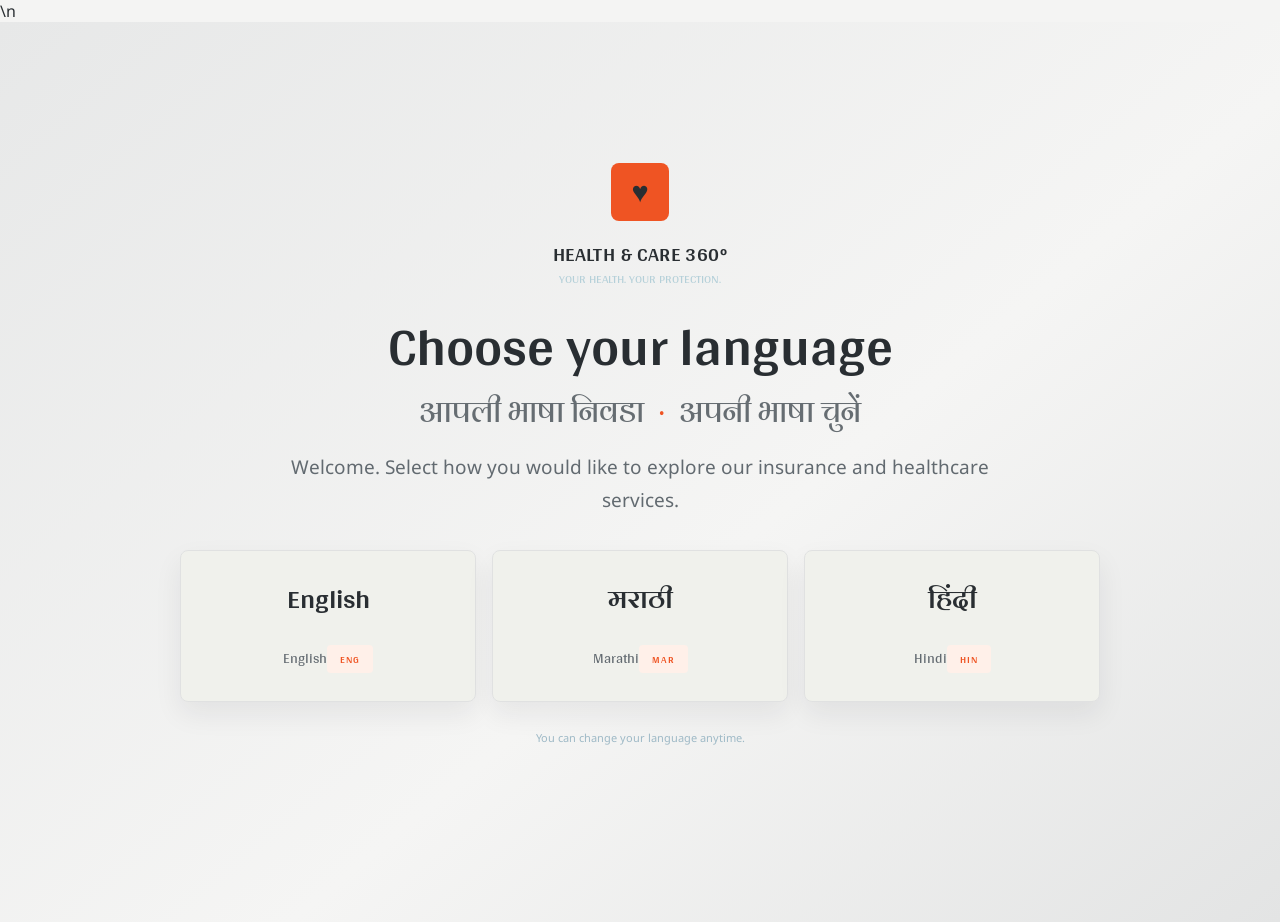
==== commit eb2b4873: "major fix, removed sample 2 page and improved UI." ====
--- a/index.html
+++ b/index.html
@@ -11,6 +11,10 @@
 <link rel="stylesheet" href="sample1.css">
 <link rel="stylesheet" href="typography.css">
 <link rel="stylesheet" href="brand-refresh.css">
+<style>
+.service-dropdown{position:relative}.service-trigger{font-size:13px;font-weight:750;color:#42494e;padding:12px 0;display:inline-flex;gap:6px;align-items:center}.service-dropdown-panel{display:none;position:absolute;top:100%;left:-12px;min-width:210px;background:#fff;border:1px solid #dedfe0;border-radius:10px;padding:8px;box-shadow:0 14px 32px rgba(30,34,38,.14);z-index:50}.service-dropdown:hover .service-dropdown-panel,.service-dropdown:focus-within .service-dropdown-panel{display:grid}.service-dropdown-panel a{padding:10px 12px;border-radius:6px;font-size:13px!important}.service-dropdown-panel a:hover{background:#fff0e9;color:#d94317}.navlinks{gap:22px}
+@media(max-width:600px){.service-dropdown-panel{position:static;box-shadow:none;border:0;padding-left:12px}.service-dropdown:focus-within .service-dropdown-panel{display:grid}}
+</style><link rel="stylesheet" href="hc360-common-nav.css">\n<link rel="stylesheet" href="hc360-experience.css">
 </head>
 <body>
 
@@ -32,30 +36,50 @@
 </div>
 <div id="site">
   <div class="topbar"><div class="wrap"><span>Thoughtful guidance for your family's protection and wellbeing</span><span>Serving Nashik district · By appointment</span></div></div>
-  <header><div class="wrap nav">
-    <a class="brand" href="#home"><span class="logo">♥</span><span>HEALTH & CARE 360°<small>YOUR HEALTH. YOUR PROTECTION.</small></span></a>
-    <nav class="navlinks"><a href="#services" data-i="navServices">Services</a><a href="health-insurance.html" data-i="s1">Health Insurance</a><a href="#knowledge" data-i="navKnowledge">Knowledge Centre</a><a href="ohc.html">OHC &amp; Camps</a><a href="#about" data-i="navAbout">How it works</a><a href="#contact" data-i="navContact">Contact</a></nav>
-    <div class="navright"><a class="sample-variant-link" href="./sample2.html">View Sample 2</a><select class="langselect" aria-label="Choose language" onchange="changeLanguage(this.value)"><option value="en" selected>English</option><option value="mr">मराठी</option><option value="hi">हिंदी</option></select><a class="btn primary" href="#contact" data-i="navTalk">Talk to an advisor</a><button class="mobilemenu" type="button" aria-label="Open navigation" aria-expanded="false" onclick="const n=this.closest('.nav').querySelector('.navlinks');const open=n.classList.toggle('is-open');this.setAttribute('aria-expanded',open?'true':'false')">☰</button></div>
-  </div></header>
+  <header class="hc360-site-header"><div class="wrap nav hc360-nav">
+<a class="brand" href="index.html#home" aria-label="Health and Care 360 home"><span class="logo">♥</span><span>HEALTH &amp; CARE 360°<small>YOUR HEALTH. YOUR PROTECTION.</small></span></a>
+<nav class="navlinks hc360-navlinks" id="hc360-main-nav" aria-label="Main navigation">
+<a href="index.html#home">Home</a>
+<div class="service-dropdown"><button class="service-trigger" type="button" aria-expanded="false">Services <span>⌄</span></button><div class="service-dropdown-panel">
+<a href="health-insurance.html">Health Insurance</a><a href="life-insurance.html">Life Insurance</a><a href="corporate-solutions.html">Corporate Solutions</a><a href="ohc.html">OHC &amp; Health Camps</a></div></div>
+<a href="index.html#knowledge">Knowledge Centre</a><a href="index.html#about">How it works</a><a href="index.html#contact">Contact</a>
+</nav>
+<div class="navright hc360-navright"><select class="langselect" id="site-lang" aria-label="Choose language" onchange="try{localStorage.setItem('hc360-language',this.value)}catch(e){};if(typeof changeLanguage==='function')changeLanguage(this.value)"><option value="en">English</option><option value="mr">मराठी</option><option value="hi">हिंदी</option></select><a class="btn primary hc360-nav-cta" href="https://wa.me/919665926095?text=Hello%2C%20I%20would%20like%20to%20know%20more%20about%20your%20services." target="_blank" rel="noopener">WhatsApp us</a><button class="mobilemenu hc360-menu-toggle" type="button" aria-label="Open navigation" aria-expanded="false" aria-controls="hc360-main-nav">☰</button></div>
+</div></header>
+  <div class="hc360-progress" aria-hidden="true"><span id="hc360-progress-fill"></span></div>
+  <nav class="hc360-quicknav" aria-label="Quick links">
+    <a href="#paths">Personal &amp; Corporate</a>
+    <a href="#services">Services</a>
+    <a href="#knowledge">Knowledge Centre</a>
+    <a href="#about">How it works</a>
+    <a href="#contact">Contact</a>
+  </nav>
   <main>
     <section class="hero" id="home"><div class="wrap hero-inner">
-      <div><div class="eyebrow" data-i="eyebrow">YOUR HEALTH. YOUR PROTECTION.</div><h1 data-i="heroTitle">Good decisions begin with good guidance.</h1><p data-i="heroDesc">Understand your options. Make informed decisions. Get support with insurance and healthcare needs for your family or organisation.</p><div class="hero-actions"><a class="btn primary" href="#paths" data-i="heroPrimary">Explore our services <span>→</span></a><a class="btn outline" href="#contact" data-i="heroSecondary">Request a callback</a></div><div class="hero-note"><span><b class="check">✓</b><span data-i="note1">Personal and family guidance</span></span><span><b class="check">✓</b><span data-i="note2">Corporate healthcare solutions</span></span></div></div>
+      <div><div class="eyebrow" data-i="eyebrow">YOUR HEALTH. YOUR PROTECTION.</div><div class="hero-rotator" id="heroRotator" aria-live="polite">
+        <h1 id="heroRotatorTitle">Good decisions begin with good guidance.</h1>
+        <div class="hero-rotator-controls" aria-label="Hero message slides">
+          <button class="hero-dot is-active" type="button" aria-label="Show message 1" data-slide="0"></button>
+          <button class="hero-dot" type="button" aria-label="Show message 2" data-slide="1"></button>
+          <span class="hero-rotator-progress"><i id="heroSlideProgress"></i></span>
+        </div>
+      </div><p data-i="heroDesc">Understand your options. Make informed decisions. Get support with insurance and healthcare needs for your family or organisation.</p><div class="hero-actions"><a class="btn primary" href="#services" data-i="heroPrimary">Explore our services <span>→</span></a><a class="btn outline" href="#contact" data-i="heroSecondary">Request a callback</a></div><div class="hero-note"><span><b class="check">✓</b><span data-i="note1">Personal and family guidance</span></span><span><b class="check">✓</b><span data-i="note2">Corporate healthcare solutions</span></span></div></div>
       <div class="visual"><img class="visual-photo" src="assets/family-hero.png" alt="An Indian family spending time together at home"><div class="float-card one"><b><span class="mini-icon">✚</span><span data-i="float1">Health protection</span></b><small data-i="float1sub">Understand your cover</small></div><div class="float-card two"><b><span class="mini-icon">⌂</span><span data-i="float2">Family security</span></b><small data-i="float2sub">Plan with confidence</small></div></div>
     </div></section>
     <div class="truststrip"><div class="wrap trustitems"><div class="trustitem"><strong>01</strong><span data-i="trust1">Understand your needs</span></div><div class="trustitem"><strong>02</strong><span data-i="trust2">Explore suitable options</span></div><div class="trustitem"><strong>03</strong><span data-i="trust3">Get clear explanations</span></div><div class="trustitem"><strong>04</strong><span data-i="trust4">Support beyond purchase</span></div></div></div>
     <section id="paths"><div class="wrap"><div class="section-head"><div class="kicker" data-i="pathKicker">HOW CAN WE HELP?</div><h2 data-i="pathTitle">Two clear paths. One place to start.</h2><p data-i="pathDesc">Whether you are protecting your family or looking after your workforce, find the right starting point.</p></div>
       <div class="paths">
-        <article class="path-card"><div class="path-top family path-photo-card"><img src="assets/family-card.png" alt="Family spending time together"><div class="path-copy"><div class="path-symbol">👨‍👩‍👧</div><h3 data-i="familyTitle">Individual & Family</h3><p data-i="familyDesc">Protection and healthcare guidance for you and the people who matter most.</p></div></div><div class="path-bottom"><div class="service-pills"><span class="pill" data-i="pillHealth">Health insurance</span><span class="pill" data-i="pillLife">Life & term</span><span class="pill" data-i="pillMotor">Motor insurance</span></div><a class="textlink" href="#services" data-i="familyLink">Explore personal services →</a></div></article>
-        <article class="path-card"><div class="path-top corporate path-photo-card"><img src="assets/corporate-card.png" alt="Modern corporate workplace"><div class="path-copy"><div class="path-symbol">🏢</div><h3 data-i="corpTitle">Corporate & Institutions</h3><p data-i="corpDesc">Employee healthcare, group protection and workplace wellness support for organisations.</p></div></div><div class="path-bottom"><div class="service-pills"><span class="pill" data-i="pillGroup">Group cover</span><span class="pill" data-i="pillOHC">OHC support</span><span class="pill" data-i="pillCamps">Health camps</span></div><a class="textlink" href="ohc.html" data-i="corpLink">Explore corporate solutions →</a></div></article>
+        <article class="path-card"><div class="path-top family path-photo-card"><img src="assets/family-card.png" alt="Family spending time together"><div class="path-copy"><div class="path-symbol">👨‍👩‍👧</div><h3 data-i="familyTitle">Individual & Family</h3><p data-i="familyDesc">Protection and healthcare guidance for you and the people who matter most.</p></div></div><div class="path-bottom"><div class="service-pills"><a class="pill" href="health-insurance.html" data-i="pillHealth">Health insurance</a><a class="pill" href="life-insurance.html" data-i="pillLife">Life &amp; term</a><a class="pill" href="#services" data-i="pillMotor">Motor insurance</a></div><a class="textlink" href="#services" data-i="familyLink">Explore personal services →</a></div></article>
+        <article class="path-card"><div class="path-top corporate path-photo-card"><img src="assets/corporate-card.png" alt="Modern corporate workplace"><div class="path-copy"><div class="path-symbol">🏢</div><h3 data-i="corpTitle">Corporate & Institutions</h3><p data-i="corpDesc">Employee healthcare, group protection and workplace wellness support for organisations.</p></div></div><div class="path-bottom"><div class="service-pills"><a class="pill" href="corporate-solutions.html" data-i="pillGroup">Group cover</a><a class="pill" href="ohc.html" data-i="pillOHC">OHC support</a><a class="pill" href="ohc.html" data-i="pillCamps">Health camps</a></div><a class="textlink" href="ohc.html" data-i="corpLink">Explore corporate solutions →</a></div></article>
       </div>
     </div></section>
     <section class="soft" id="services"><div class="wrap"><div class="section-head"><div class="kicker" data-i="serviceKicker">OUR SERVICES</div><h2 data-i="serviceTitle">Support across life's important needs.</h2><p data-i="serviceDesc">Start with a conversation. We help you understand the process and the questions worth asking.</p></div>
       <div class="grid3">
-        <article class="service"><div class="service-icon">✚</div><h3 data-i="s1">Health Insurance</h3><p data-i="sd1">Explore individual, family and senior citizen health cover. Understand waiting periods, exclusions and key policy features.</p><a href="health-insurance.html" class="textlink" data-i="healthLearn">Explore health insurance →</a></article>
-        <article class="service"><div class="service-icon">♡</div><h3 data-i="s2">Life & Term Insurance</h3><p data-i="sd2">Understand life protection, term cover, nominee details and how to think about your family's financial needs.</p><a href="#contact" class="textlink" data-i="learn2">Enquire →</a></article>
-        <article class="service"><div class="service-icon">🚘</div><h3 data-i="s3">Motor Insurance</h3><p data-i="sd3">Get guidance on renewals, third-party and comprehensive cover, IDV, no-claim bonus and add-ons.</p><a href="#contact" class="textlink" data-i="learn3">Enquire →</a></article>
-        <article class="service"><div class="service-icon">🏥</div><h3 data-i="s4">Corporate Healthcare</h3><p data-i="sd4">Discuss employee health initiatives, group protection and healthcare requirements for your organisation.</p><a href="#contact" class="textlink" data-i="learn4">Enquire →</a></article>
-        <article class="service"><div class="service-icon">🩺</div><h3 data-i="s5">OHC & Health Camps</h3><p data-i="sd5">Explore workplace health support, employee check-ups and health camp coordination based on your requirements.</p><a href="ohc.html" class="textlink" data-i="ohcEnquire">Explore OHC &amp; camp support →</a></article>
+        <article class="service" data-card-href="health-insurance.html" tabindex="0" role="link" aria-label="Explore Health Insurance"><div class="service-icon">✚</div><h3 data-i="s1">Health Insurance</h3><p data-i="sd1">Explore individual, family and senior citizen health cover. Understand waiting periods, exclusions and key policy features.</p><a href="health-insurance.html" class="textlink" data-i="healthLearn">Explore health insurance →</a></article>
+        <article class="service" data-card-href="life-insurance.html" tabindex="0" role="link" aria-label="Explore Life and Term Insurance"><div class="service-icon">♡</div><h3 data-i="s2">Life & Term Insurance</h3><p data-i="sd2">Understand life protection, term cover, nominee details and how to think about your family's financial needs.</p><a href="#contact" class="textlink" data-i="learn2">Enquire →</a></article>
+        <article class="service" data-card-href="#contact" tabindex="0" role="link" aria-label="Enquire about Motor Insurance"><div class="service-icon">🚘</div><h3 data-i="s3">Motor Insurance</h3><p data-i="sd3">Get guidance on renewals, third-party and comprehensive cover, IDV, no-claim bonus and add-ons.</p><a href="#contact" class="textlink" data-i="learn3">Enquire →</a></article>
+        <article class="service" data-card-href="corporate-solutions.html" tabindex="0" role="link" aria-label="Explore Corporate Healthcare"><div class="service-icon">🏥</div><h3 data-i="s4">Corporate Healthcare</h3><p data-i="sd4">Discuss employee health initiatives, group protection and healthcare requirements for your organisation.</p><a href="#contact" class="textlink" data-i="learn4">Enquire →</a></article>
+        <article class="service" data-card-href="ohc.html" tabindex="0" role="link" aria-label="Explore OHC and Health Camps"><div class="service-icon">🩺</div><h3 data-i="s5">OHC & Health Camps</h3><p data-i="sd5">Explore workplace health support, employee check-ups and health camp coordination based on your requirements.</p><a href="ohc.html" class="textlink" data-i="ohcEnquire">Explore OHC &amp; camp support →</a></article>
         <article class="service"><div class="service-icon">♧</div><h3 data-i="s6">Policy & Renewal Support</h3><p data-i="sd6">Keep track of important policy dates and understand documentation and claim-process steps.</p><a href="#contact" class="textlink" data-i="learn6">Enquire →</a></article>
       </div>
     </div></section>
@@ -98,7 +122,7 @@
     </div></div></section>
     <section id="contact"><div class="wrap"><div class="cta"><div><h2 data-i="ctaTitle">Have a question? Let's talk.</h2><p data-i="ctaDesc">Tell us what you are looking for. We will help you take the next step.</p></div><a class="btn primary" href="https://wa.me/919665926095?text=Hello%2C%20I%20would%20like%20to%20know%20more%20about%20your%20services." target="_blank" rel="noopener" data-i="ctaBtn">Start a WhatsApp enquiry ↗</a></div></div></section>
   </main>
-  <footer><div class="wrap"><div class="footergrid"><div><div class="footerbrand">HEALTH & CARE 360°<small data-i="footerTag">Your Health. Your Protection. Our Commitment.</small></div><p style="font-size:12px;color:#b4c6d0;line-height:1.7;max-width:340px" data-i="footerDesc">Independent guidance for insurance and healthcare enquiries. Clear information, thoughtful conversations and support through the process.</p></div><div class="footercol"><b data-i="footerServices">Services</b><a href="health-insurance.html" data-i="s1">Health Insurance</a><a href="#services" data-i="s2">Life & Term Insurance</a><a href="#services" data-i="s4">Corporate Healthcare</a><a href="ohc.html" data-i="s5">OHC & Health Camps</a></div><div class="footercol"><b data-i="footerExplore">Explore</b><a href="#knowledge" data-i="navKnowledge">Knowledge Centre</a><a href="ohc.html">OHC &amp; Camps</a><a href="#about" data-i="navAbout">How it works</a><a href="#contact" data-i="navContact">Contact</a><span>Nashik, Maharashtra</span></div></div><div class="disclaimer" data-i="disclaimer">This is a concept website. Insurance products, quotations, eligibility, coverage and claims are subject to insurer terms and applicable regulations. Any insurance solicitation or distribution will be undertaken only through appropriately authorised persons/entities. Healthcare services are subject to availability and qualified provider arrangements. This website does not provide medical advice.</div></div><a class="sample-variant-footer" href="./sample2.html">View Sample 2 →</a></footer>
+  <footer><div class="wrap"><div class="footergrid"><div><div class="footerbrand">HEALTH & CARE 360°<small data-i="footerTag">Your Health. Your Protection. Our Commitment.</small></div><p style="font-size:12px;color:#b4c6d0;line-height:1.7;max-width:340px" data-i="footerDesc">Independent guidance for insurance and healthcare enquiries. Clear information, thoughtful conversations and support through the process.</p></div><div class="footercol"><b data-i="footerServices">Services</b><a href="health-insurance.html" data-i="s1">Health Insurance</a><a href="life-insurance.html" data-i="s2">Life &amp; Term Insurance</a><a href="corporate-solutions.html" data-i="s4">Corporate Solutions</a><a href="ohc.html" data-i="s5">OHC & Health Camps</a></div><div class="footercol"><b data-i="footerExplore">Explore</b><a href="#knowledge" data-i="navKnowledge">Knowledge Centre</a><a href="ohc.html">OHC &amp; Camps</a><a href="#about" data-i="navAbout">How it works</a><a href="#contact" data-i="navContact">Contact</a><span>Nashik, Maharashtra</span></div></div><div class="disclaimer" data-i="disclaimer">This is a concept website. Insurance products, quotations, eligibility, coverage and claims are subject to insurer terms and applicable regulations. Any insurance solicitation or distribution will be undertaken only through appropriately authorised persons/entities. Healthcare services are subject to availability and qualified provider arrangements. This website does not provide medical advice.</div></div></footer>
 
   <div class="wa-widget" id="waWidget">
     <div class="wa-panel" id="waPanel" aria-hidden="true">
@@ -143,7 +167,7 @@
   window.scrollTo(0,0);
 }
 function changeLanguage(lang){currentLang=lang;try{localStorage.setItem('hc360-language',lang)}catch(e){}applyLang(lang)}
-function applyLang(lang){const t=translations[lang]||translations.en;document.documentElement.lang=lang;document.querySelectorAll('[data-i]').forEach(el=>{const key=el.getAttribute('data-i');if(t[key])el.textContent=t[key]});if(typeof renderWhatsAppMenu==='function')renderWhatsAppMenu();if(typeof renderWorkplacePanel==='function')renderWorkplacePanel();}
+function applyLang(lang){const t=translations[lang]||translations.en;document.documentElement.lang=lang;document.querySelectorAll('[data-i]').forEach(el=>{const key=el.getAttribute('data-i');if(t[key])el.textContent=t[key]});const heroTitle=document.getElementById('heroRotatorTitle');if(heroTitle){heroTitle.textContent=lang==='mr'?'चांगले निर्णय योग्य मार्गदर्शनातून सुरू होतात.':lang==='hi'?'अच्छे फैसले सही मार्गदर्शन से शुरू होते हैं.':'Good decisions begin with good guidance.';}if(typeof renderWhatsAppMenu==='function')renderWhatsAppMenu();if(typeof renderWorkplacePanel==='function')renderWorkplacePanel();}
 
 // Observe sections after the homepage is made visible, so reveals work after language selection.
 function setupScrollReveals(){
@@ -271,5 +295,19 @@
 });
 
 </script>
+<script src="hc360-common-nav.js" defer></script>
+
+<script>
+(function(){
+  const cta=document.querySelector('.hero-actions a[href="#services"]');
+  const target=document.getElementById('services');
+  if(!cta||!target)return;
+  cta.addEventListener('click',function(event){
+    event.preventDefault();
+    target.scrollIntoView({behavior:'smooth',block:'start'});
+    if(history.replaceState) history.replaceState(null,'','#services');
+  });
+})();
+</script>
 </body>
 </html>
--- a/hc360-common-nav.css
+++ b/hc360-common-nav.css
@@ -0,0 +1,37 @@
+/* Shared Health & Care 360 navigation */
+.hc360-site-header{position:sticky;top:0;z-index:1000;background:rgba(248,248,247,.98);backdrop-filter:blur(12px);border-bottom:1px solid #d9dcde;box-shadow:0 3px 16px rgba(35,40,44,.055)}
+.hc360-nav{display:flex;align-items:center;justify-content:space-between;gap:18px;min-height:72px;padding-top:7px;padding-bottom:7px}
+.hc360-nav .brand{display:flex;align-items:center;gap:11px;flex:0 0 auto;min-width:205px;text-decoration:none;color:#30363a;font-weight:700;letter-spacing:.035em;line-height:1.1;font-size:15px}
+.hc360-nav .brand .logo{width:42px;height:42px;display:grid;place-items:center;flex:0 0 42px;border-radius:13px;background:#f15a24;color:#fff;font-size:23px}
+.hc360-nav .brand small{display:block;margin-top:5px;color:#72797d;font-size:9px;letter-spacing:.12em;font-weight:600}
+.hc360-navlinks{display:flex;align-items:center;justify-content:center;gap:clamp(12px,1.6vw,24px);flex:1;min-width:0}
+.hc360-navlinks>a,.hc360-navlinks .service-trigger{font-family:inherit;font-weight:600;font-size:14px;line-height:1.3;color:#343a3e;text-decoration:none;white-space:nowrap;background:none;border:0;padding:12px 0;cursor:pointer}
+.hc360-navlinks>a:hover,.hc360-navlinks .service-trigger:hover{color:#e65320}
+.hc360-nav .service-dropdown{position:relative}
+.hc360-nav .service-dropdown-panel{display:none;position:absolute;top:100%;left:-16px;min-width:225px;padding:9px;background:#fff;border:1px solid #e0e2e3;border-radius:12px;box-shadow:0 14px 34px rgba(25,30,34,.14)}
+.hc360-nav .service-dropdown:hover .service-dropdown-panel,.hc360-nav .service-dropdown:focus-within .service-dropdown-panel,.hc360-nav .service-dropdown.is-open .service-dropdown-panel{display:block}
+.hc360-nav .service-dropdown-panel a{display:block;padding:11px 12px;border-radius:8px;color:#343a3e;text-decoration:none;font-size:14px}
+.hc360-nav .service-dropdown-panel a:hover{background:#fff0e9;color:#d94b1b}
+.hc360-navright{display:flex;align-items:center;gap:9px;flex:0 0 auto}
+.hc360-nav .langselect{min-width:104px;max-width:116px;padding:10px 9px;border:1px solid #cfd3d5;border-radius:8px;background:#fff;color:#343a3e;font-family:inherit;font-weight:600;font-size:13px}
+.hc360-nav .hc360-nav-cta{white-space:nowrap;padding:11px 14px}
+.hc360-menu-toggle{display:none;border:1px solid #d2d5d6;background:#fff;color:#343a3e;border-radius:9px;width:42px;height:42px;font-size:23px;line-height:1;cursor:pointer}
+@media(max-width:980px){.hc360-nav{gap:12px}.hc360-nav .brand{min-width:185px;font-size:13px}.hc360-navlinks{gap:12px}.hc360-navlinks>a,.hc360-navlinks .service-trigger{font-size:13px}.hc360-nav .hc360-nav-cta{display:none}}
+@media(max-width:760px){
+ .hc360-nav{min-height:64px;padding:7px 0;gap:7px}
+ .hc360-nav .brand{min-width:0;flex:1 1 auto;gap:8px;font-size:11px;letter-spacing:0;white-space:nowrap}
+ .hc360-nav .brand .logo{width:36px;height:36px;flex-basis:36px;border-radius:10px;font-size:20px}
+ .hc360-nav .brand small{display:none}
+ .hc360-navright{gap:7px}
+ .hc360-nav .langselect{width:82px;min-width:82px;padding:8px 5px;font-size:11px}
+ .hc360-menu-toggle{display:inline-grid;place-items:center;flex:0 0 40px;width:40px;height:40px}
+ .hc360-navlinks{display:flex;position:fixed;top:0;left:0;bottom:0;width:min(82vw,340px);height:100dvh;z-index:1200;background:#f8f8f7;border:0;border-right:1px solid #d7dadd;box-shadow:18px 0 45px rgba(16,25,32,.22);padding:88px 20px 24px;align-items:stretch;flex-direction:column;gap:3px;overflow-y:auto;transform:translateX(-110%);visibility:hidden;transition:transform .28s ease,visibility .28s}
+ .hc360-navlinks.is-open{transform:translateX(0);visibility:visible}
+ .hc360-navlinks>a,.hc360-navlinks .service-trigger{display:flex;width:100%;padding:14px 12px;font-size:16px;text-align:left;border-radius:9px}
+ .hc360-nav .service-dropdown{width:100%}
+ .hc360-nav .service-dropdown-panel{position:static;box-shadow:none;border:0;background:#efefed;border-radius:9px;margin:0 0 6px;padding:5px 8px}
+ .hc360-nav .service-dropdown-panel a{padding:12px;font-size:15px}
+ .hc360-menu-backdrop{position:fixed;inset:0;background:rgba(14,22,28,.42);z-index:1190;opacity:0;visibility:hidden;transition:.25s}
+ .hc360-menu-backdrop.is-visible{opacity:1;visibility:visible}
+}
+@media(max-width:370px){.hc360-nav .brand{font-size:10px}.hc360-nav .brand .logo{width:32px;height:32px;flex-basis:32px}.hc360-nav .langselect{width:74px;min-width:74px}}
--- a/hc360-experience.css
+++ b/hc360-experience.css
@@ -0,0 +1,33 @@
+/* Home experience refinement: compact top, carousel, quick links, clickable tiles */
+.hc360-progress{height:4px;position:sticky;top:72px;z-index:999;background:#dce4eb;box-shadow:0 3px 8px rgba(16,42,67,.16)}
+.hc360-progress span{display:block;width:0;height:100%;background:#164f83;box-shadow:0 0 9px rgba(22,79,131,.42);transition:width .08s linear}
+.hc360-quicknav{display:flex;justify-content:center;gap:clamp(14px,3vw,34px);align-items:center;padding:10px 18px;background:#f1f2f1;border-bottom:1px solid #e0e2e3;white-space:nowrap;overflow-x:auto;scrollbar-width:none}
+.hc360-quicknav::-webkit-scrollbar{display:none}
+.hc360-quicknav a{font-size:12px;font-weight:700;color:#44515b;text-decoration:none}
+.hc360-quicknav a:hover{color:#164f83}
+.hero-inner{padding-top:42px!important;padding-bottom:48px!important;gap:38px!important}
+.hero-rotator h1{min-height:2.15em;transition:opacity .18s ease,transform .18s ease}
+.hero-rotator h1.is-changing{opacity:0;transform:translateY(7px)}
+.hero-rotator-controls{display:flex;align-items:center;gap:9px;margin-top:13px;max-width:210px}
+.hero-dot{width:9px;height:9px;border-radius:50%;border:0;padding:0;background:#aebbc5;cursor:pointer}
+.hero-dot.is-active{background:#164f83;box-shadow:0 0 0 3px rgba(22,79,131,.14)}
+.hero-rotator-progress{height:3px;background:#d5dce2;border-radius:9px;overflow:hidden;flex:1}
+.hero-rotator-progress i{display:block;width:0;height:100%;background:#164f83}
+.hero-actions .btn.primary{background:#f15a24}
+.hero .eyebrow{color:#e65320}
+.path-card .pill{display:inline-flex;align-items:center;text-decoration:none;cursor:pointer;transition:background .2s,color .2s,transform .2s}
+.path-card .pill:hover{background:#f15a24;color:#fff;transform:translateY(-2px)}
+.service{cursor:pointer}
+.service:focus-visible,.path-card a:focus-visible,.hc360-quicknav a:focus-visible{outline:3px solid #164f83;outline-offset:3px}
+.service:hover{transform:translateY(-3px);border-color:#f15a24;box-shadow:0 14px 35px rgba(31,45,55,.10)}
+@media(max-width:760px){
+ .hc360-progress{top:64px}
+ .hc360-quicknav{justify-content:flex-start;padding:9px 15px;gap:22px}
+ .hc360-quicknav a{font-size:11px}
+ .hero-inner{padding-top:27px!important;padding-bottom:30px!important;gap:8px!important}
+ .hero-rotator h1{font-size:clamp(32px,8vw,43px);line-height:1.12;min-height:2.25em;margin:15px 0 10px}
+ .hero-rotator-controls{margin-top:9px}
+}
+
+/* Anchor landing offset for sticky site header */
+#services{scroll-margin-top:112px}
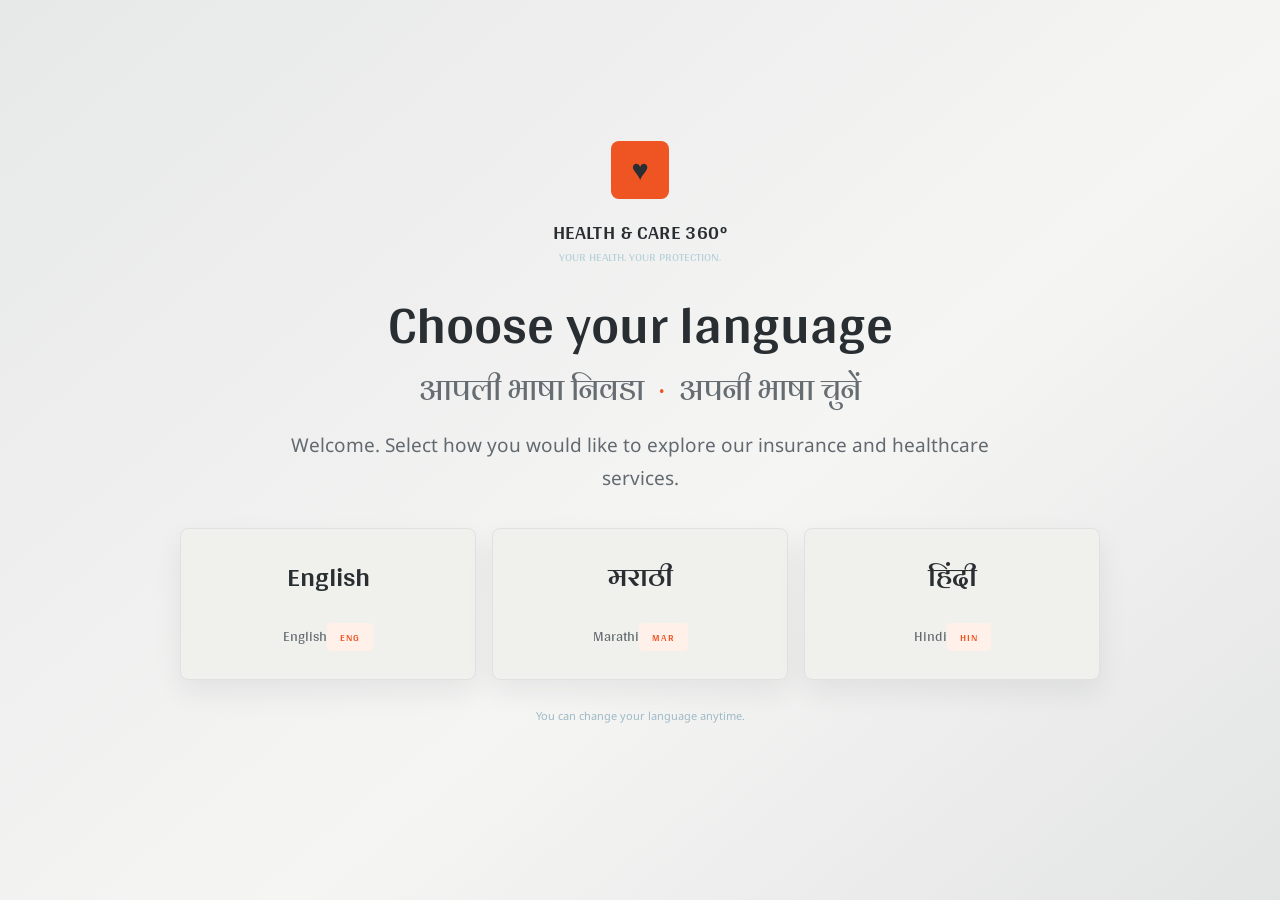
==== commit d7258951: "/n fix on all pages" ====
--- a/index.html
+++ b/index.html
@@ -14,7 +14,8 @@
 <style>
 .service-dropdown{position:relative}.service-trigger{font-size:13px;font-weight:750;color:#42494e;padding:12px 0;display:inline-flex;gap:6px;align-items:center}.service-dropdown-panel{display:none;position:absolute;top:100%;left:-12px;min-width:210px;background:#fff;border:1px solid #dedfe0;border-radius:10px;padding:8px;box-shadow:0 14px 32px rgba(30,34,38,.14);z-index:50}.service-dropdown:hover .service-dropdown-panel,.service-dropdown:focus-within .service-dropdown-panel{display:grid}.service-dropdown-panel a{padding:10px 12px;border-radius:6px;font-size:13px!important}.service-dropdown-panel a:hover{background:#fff0e9;color:#d94317}.navlinks{gap:22px}
 @media(max-width:600px){.service-dropdown-panel{position:static;box-shadow:none;border:0;padding-left:12px}.service-dropdown:focus-within .service-dropdown-panel{display:grid}}
-</style><link rel="stylesheet" href="hc360-common-nav.css">\n<link rel="stylesheet" href="hc360-experience.css">
+</style><link rel="stylesheet" href="hc360-common-nav.css">
+<link rel="stylesheet" href="hc360-experience.css">
 </head>
 <body>
 
@@ -296,18 +297,5 @@
 
 </script>
 <script src="hc360-common-nav.js" defer></script>
-
-<script>
-(function(){
-  const cta=document.querySelector('.hero-actions a[href="#services"]');
-  const target=document.getElementById('services');
-  if(!cta||!target)return;
-  cta.addEventListener('click',function(event){
-    event.preventDefault();
-    target.scrollIntoView({behavior:'smooth',block:'start'});
-    if(history.replaceState) history.replaceState(null,'','#services');
-  });
-})();
-</script>
 </body>
 </html>
--- a/hc360-experience.css
+++ b/hc360-experience.css
@@ -1,6 +1,6 @@
 /* Home experience refinement: compact top, carousel, quick links, clickable tiles */
-.hc360-progress{height:4px;position:sticky;top:72px;z-index:999;background:#dce4eb;box-shadow:0 3px 8px rgba(16,42,67,.16)}
-.hc360-progress span{display:block;width:0;height:100%;background:#164f83;box-shadow:0 0 9px rgba(22,79,131,.42);transition:width .08s linear}
+.hc360-progress{height:4px;position:fixed;top:80px;left:0;right:0;width:100%;z-index:1100;background:#d9e1e8;box-shadow:0 2px 7px rgba(16,42,67,.20);pointer-events:none}
+.hc360-progress span{display:block;width:0;height:100%;min-width:0;background:#123f68;box-shadow:0 0 5px rgba(18,63,104,.30);transition:width .06s linear;will-change:width}
 .hc360-quicknav{display:flex;justify-content:center;gap:clamp(14px,3vw,34px);align-items:center;padding:10px 18px;background:#f1f2f1;border-bottom:1px solid #e0e2e3;white-space:nowrap;overflow-x:auto;scrollbar-width:none}
 .hc360-quicknav::-webkit-scrollbar{display:none}
 .hc360-quicknav a{font-size:12px;font-weight:700;color:#44515b;text-decoration:none}
@@ -28,6 +28,3 @@
  .hero-rotator h1{font-size:clamp(32px,8vw,43px);line-height:1.12;min-height:2.25em;margin:15px 0 10px}
  .hero-rotator-controls{margin-top:9px}
 }
-
-/* Anchor landing offset for sticky site header */
-#services{scroll-margin-top:112px}
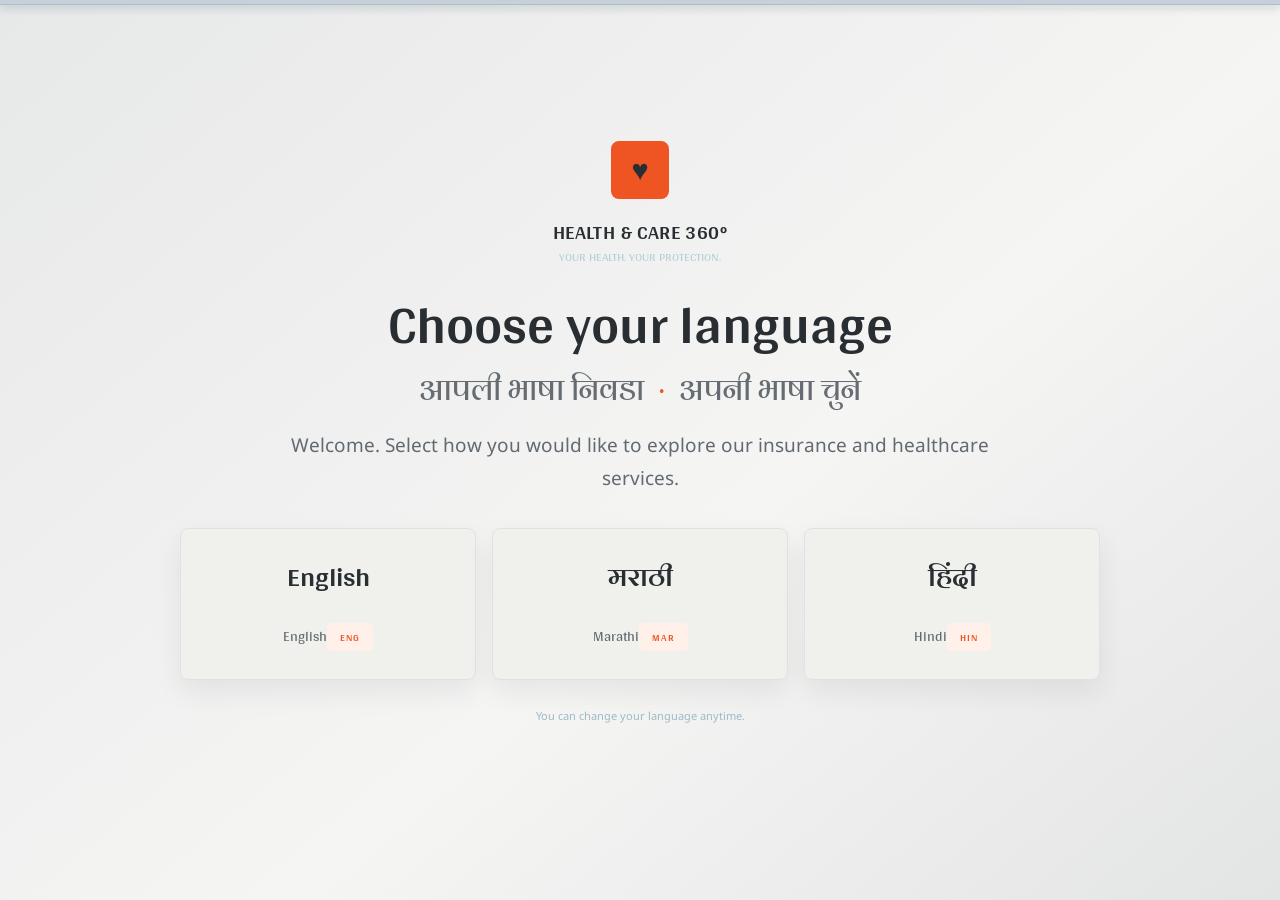
==== commit 7cc362cc: "FIX" ====
--- a/index.html
+++ b/index.html
@@ -36,26 +36,9 @@
   </div>
 </div>
 <div id="site">
-  <div class="topbar"><div class="wrap"><span>Thoughtful guidance for your family's protection and wellbeing</span><span>Serving Nashik district · By appointment</span></div></div>
-  <header class="hc360-site-header"><div class="wrap nav hc360-nav">
-<a class="brand" href="index.html#home" aria-label="Health and Care 360 home"><span class="logo">♥</span><span>HEALTH &amp; CARE 360°<small>YOUR HEALTH. YOUR PROTECTION.</small></span></a>
-<nav class="navlinks hc360-navlinks" id="hc360-main-nav" aria-label="Main navigation">
-<a href="index.html#home">Home</a>
-<div class="service-dropdown"><button class="service-trigger" type="button" aria-expanded="false">Services <span>⌄</span></button><div class="service-dropdown-panel">
-<a href="health-insurance.html">Health Insurance</a><a href="life-insurance.html">Life Insurance</a><a href="corporate-solutions.html">Corporate Solutions</a><a href="ohc.html">OHC &amp; Health Camps</a></div></div>
-<a href="index.html#knowledge">Knowledge Centre</a><a href="index.html#about">How it works</a><a href="index.html#contact">Contact</a>
-</nav>
-<div class="navright hc360-navright"><select class="langselect" id="site-lang" aria-label="Choose language" onchange="try{localStorage.setItem('hc360-language',this.value)}catch(e){};if(typeof changeLanguage==='function')changeLanguage(this.value)"><option value="en">English</option><option value="mr">मराठी</option><option value="hi">हिंदी</option></select><a class="btn primary hc360-nav-cta" href="https://wa.me/919665926095?text=Hello%2C%20I%20would%20like%20to%20know%20more%20about%20your%20services." target="_blank" rel="noopener">WhatsApp us</a><button class="mobilemenu hc360-menu-toggle" type="button" aria-label="Open navigation" aria-expanded="false" aria-controls="hc360-main-nav">☰</button></div>
-</div></header>
-  <div class="hc360-progress" aria-hidden="true"><span id="hc360-progress-fill"></span></div>
-  <nav class="hc360-quicknav" aria-label="Quick links">
-    <a href="#paths">Personal &amp; Corporate</a>
-    <a href="#services">Services</a>
-    <a href="#knowledge">Knowledge Centre</a>
-    <a href="#about">How it works</a>
-    <a href="#contact">Contact</a>
-  </nav>
-  <main>
+  <div id="hc360-language-holder" hidden><select class="langselect" id="site-lang" aria-label="Choose language" onchange="try{localStorage.setItem('hc360-language',this.value)}catch(e){};if(typeof changeLanguage==='function')changeLanguage(this.value)"><option value="en">English</option><option value="mr">मराठी</option><option value="hi">हिंदी</option></select></div>
+<div id="hc360-shared-header" aria-live="off"></div>
+<main>
     <section class="hero" id="home"><div class="wrap hero-inner">
       <div><div class="eyebrow" data-i="eyebrow">YOUR HEALTH. YOUR PROTECTION.</div><div class="hero-rotator" id="heroRotator" aria-live="polite">
         <h1 id="heroRotatorTitle">Good decisions begin with good guidance.</h1>
--- a/hc360-common-nav.css
+++ b/hc360-common-nav.css
@@ -1,6 +1,9 @@
-/* Shared Health & Care 360 navigation */
+/* Health & Care 360° shared header component */
+.topbar{background:#292e32;color:#f2f3f3;font-size:12px;letter-spacing:.01em}
+.topbar .wrap{display:flex;justify-content:space-between;align-items:center;gap:12px;padding:10px 0}
 .hc360-site-header{position:sticky;top:0;z-index:1000;background:rgba(248,248,247,.98);backdrop-filter:blur(12px);border-bottom:1px solid #d9dcde;box-shadow:0 3px 16px rgba(35,40,44,.055)}
-.hc360-nav{display:flex;align-items:center;justify-content:space-between;gap:18px;min-height:72px;padding-top:7px;padding-bottom:7px}
+.hc360-nav{display:flex;align-items:center;gap:14px;min-height:70px;padding-top:7px;padding-bottom:7px}
+.hc360-menu-toggle{display:none;border:1px solid #d2d5d6;background:#fff;color:#343a3e;border-radius:9px;width:42px;height:42px;font-size:23px;line-height:1;cursor:pointer;flex:0 0 42px}
 .hc360-nav .brand{display:flex;align-items:center;gap:11px;flex:0 0 auto;min-width:205px;text-decoration:none;color:#30363a;font-weight:700;letter-spacing:.035em;line-height:1.1;font-size:15px}
 .hc360-nav .brand .logo{width:42px;height:42px;display:grid;place-items:center;flex:0 0 42px;border-radius:13px;background:#f15a24;color:#fff;font-size:23px}
 .hc360-nav .brand small{display:block;margin-top:5px;color:#72797d;font-size:9px;letter-spacing:.12em;font-weight:600}
@@ -15,23 +18,30 @@
 .hc360-navright{display:flex;align-items:center;gap:9px;flex:0 0 auto}
 .hc360-nav .langselect{min-width:104px;max-width:116px;padding:10px 9px;border:1px solid #cfd3d5;border-radius:8px;background:#fff;color:#343a3e;font-family:inherit;font-weight:600;font-size:13px}
 .hc360-nav .hc360-nav-cta{white-space:nowrap;padding:11px 14px}
-.hc360-menu-toggle{display:none;border:1px solid #d2d5d6;background:#fff;color:#343a3e;border-radius:9px;width:42px;height:42px;font-size:23px;line-height:1;cursor:pointer}
-@media(max-width:980px){.hc360-nav{gap:12px}.hc360-nav .brand{min-width:185px;font-size:13px}.hc360-navlinks{gap:12px}.hc360-navlinks>a,.hc360-navlinks .service-trigger{font-size:13px}.hc360-nav .hc360-nav-cta{display:none}}
-@media(max-width:760px){
- .hc360-nav{min-height:64px;padding:7px 0;gap:7px}
- .hc360-nav .brand{min-width:0;flex:1 1 auto;gap:8px;font-size:11px;letter-spacing:0;white-space:nowrap}
+.hc360-quicknav{position:relative;z-index:5;display:flex;align-items:center;justify-content:center;gap:clamp(16px,3vw,38px);min-height:42px;padding:8px 16px;background:#f0f1ef;border-bottom:1px solid #d9dcde;overflow-x:auto;overscroll-behavior-x:contain;scrollbar-width:none;-webkit-overflow-scrolling:touch}
+.hc360-quicknav::-webkit-scrollbar{display:none}
+.hc360-quicknav a{flex:0 0 auto;color:#34485a;text-decoration:none;font-size:12px;font-weight:700;white-space:nowrap}
+.hc360-quicknav a:hover,.hc360-quicknav a[aria-current="page"]{color:#e65320}
+.hc360-menu-backdrop{position:fixed;inset:0;background:rgba(14,22,28,.42);z-index:1190;opacity:0;visibility:hidden;transition:.25s}
+.hc360-menu-backdrop.is-visible{opacity:1;visibility:visible}
+.hc360-progress{position:fixed!important;top:var(--hc360-progress-top,112px)!important;left:0;right:0;width:100%;height:5px;z-index:999;margin:0;padding:0;display:block;overflow:hidden;pointer-events:none;background:#c5d0da;border:0;border-bottom:1px solid #aebdca;box-shadow:0 3px 8px rgba(16,42,67,.2)}
+.hc360-progress span{display:block;width:0;height:100%;background:#123f68;box-shadow:0 0 5px rgba(18,63,104,.45);transition:width .08s linear;will-change:width}
+@media(max-width:1100px){
+ .hc360-nav{min-height:64px;padding:7px 0;gap:9px}
+ .hc360-menu-toggle{display:inline-grid;place-items:center;order:0}
+ .hc360-nav .brand{min-width:0;flex:0 1 auto;order:1;gap:8px;font-size:12px;letter-spacing:0;white-space:nowrap}
  .hc360-nav .brand .logo{width:36px;height:36px;flex-basis:36px;border-radius:10px;font-size:20px}
  .hc360-nav .brand small{display:none}
- .hc360-navright{gap:7px}
- .hc360-nav .langselect{width:82px;min-width:82px;padding:8px 5px;font-size:11px}
- .hc360-menu-toggle{display:inline-grid;place-items:center;flex:0 0 40px;width:40px;height:40px}
+ .hc360-navright{order:3;margin-left:auto;gap:7px}
+ .hc360-nav .langselect{width:88px;min-width:88px;padding:8px 5px;font-size:12px}
+ .hc360-nav .hc360-nav-cta{display:none}
  .hc360-navlinks{display:flex;position:fixed;top:0;left:0;bottom:0;width:min(82vw,340px);height:100dvh;z-index:1200;background:#f8f8f7;border:0;border-right:1px solid #d7dadd;box-shadow:18px 0 45px rgba(16,25,32,.22);padding:88px 20px 24px;align-items:stretch;flex-direction:column;gap:3px;overflow-y:auto;transform:translateX(-110%);visibility:hidden;transition:transform .28s ease,visibility .28s}
  .hc360-navlinks.is-open{transform:translateX(0);visibility:visible}
  .hc360-navlinks>a,.hc360-navlinks .service-trigger{display:flex;width:100%;padding:14px 12px;font-size:16px;text-align:left;border-radius:9px}
  .hc360-nav .service-dropdown{width:100%}
  .hc360-nav .service-dropdown-panel{position:static;box-shadow:none;border:0;background:#efefed;border-radius:9px;margin:0 0 6px;padding:5px 8px}
  .hc360-nav .service-dropdown-panel a{padding:12px;font-size:15px}
- .hc360-menu-backdrop{position:fixed;inset:0;background:rgba(14,22,28,.42);z-index:1190;opacity:0;visibility:hidden;transition:.25s}
- .hc360-menu-backdrop.is-visible{opacity:1;visibility:visible}
+ .hc360-quicknav{justify-content:flex-start;gap:24px;min-height:40px;padding-left:16px;padding-right:16px}
 }
-@media(max-width:370px){.hc360-nav .brand{font-size:10px}.hc360-nav .brand .logo{width:32px;height:32px;flex-basis:32px}.hc360-nav .langselect{width:74px;min-width:74px}}
+@media(max-width:430px){.topbar .wrap{font-size:10px;padding:8px 0}.topbar .wrap span:first-child{max-width:58%;line-height:1.35}.topbar .wrap span:last-child{white-space:nowrap;font-size:9px}.hc360-nav{gap:7px}.hc360-nav .brand{font-size:10px}.hc360-nav .brand .logo{width:33px;height:33px;flex-basis:33px}.hc360-menu-toggle{width:38px;height:38px;flex-basis:38px}.hc360-nav .langselect{width:78px;min-width:78px;font-size:11px}.hc360-quicknav{gap:20px}}
+@media(prefers-reduced-motion:reduce){.hc360-progress span,.hc360-navlinks,.hc360-menu-backdrop{transition:none}}
--- a/hc360-experience.css
+++ b/hc360-experience.css
@@ -1,6 +1,4 @@
-/* Home experience refinement: compact top, carousel, quick links, clickable tiles */
-.hc360-progress{height:4px;position:fixed;top:80px;left:0;right:0;width:100%;z-index:1100;background:#d9e1e8;box-shadow:0 2px 7px rgba(16,42,67,.20);pointer-events:none}
-.hc360-progress span{display:block;width:0;height:100%;min-width:0;background:#123f68;box-shadow:0 0 5px rgba(18,63,104,.30);transition:width .06s linear;will-change:width}
+/* Home experience refinement: compact top, carousel, service shortcuts, clickable tiles */
 .hc360-quicknav{display:flex;justify-content:center;gap:clamp(14px,3vw,34px);align-items:center;padding:10px 18px;background:#f1f2f1;border-bottom:1px solid #e0e2e3;white-space:nowrap;overflow-x:auto;scrollbar-width:none}
 .hc360-quicknav::-webkit-scrollbar{display:none}
 .hc360-quicknav a{font-size:12px;font-weight:700;color:#44515b;text-decoration:none}
